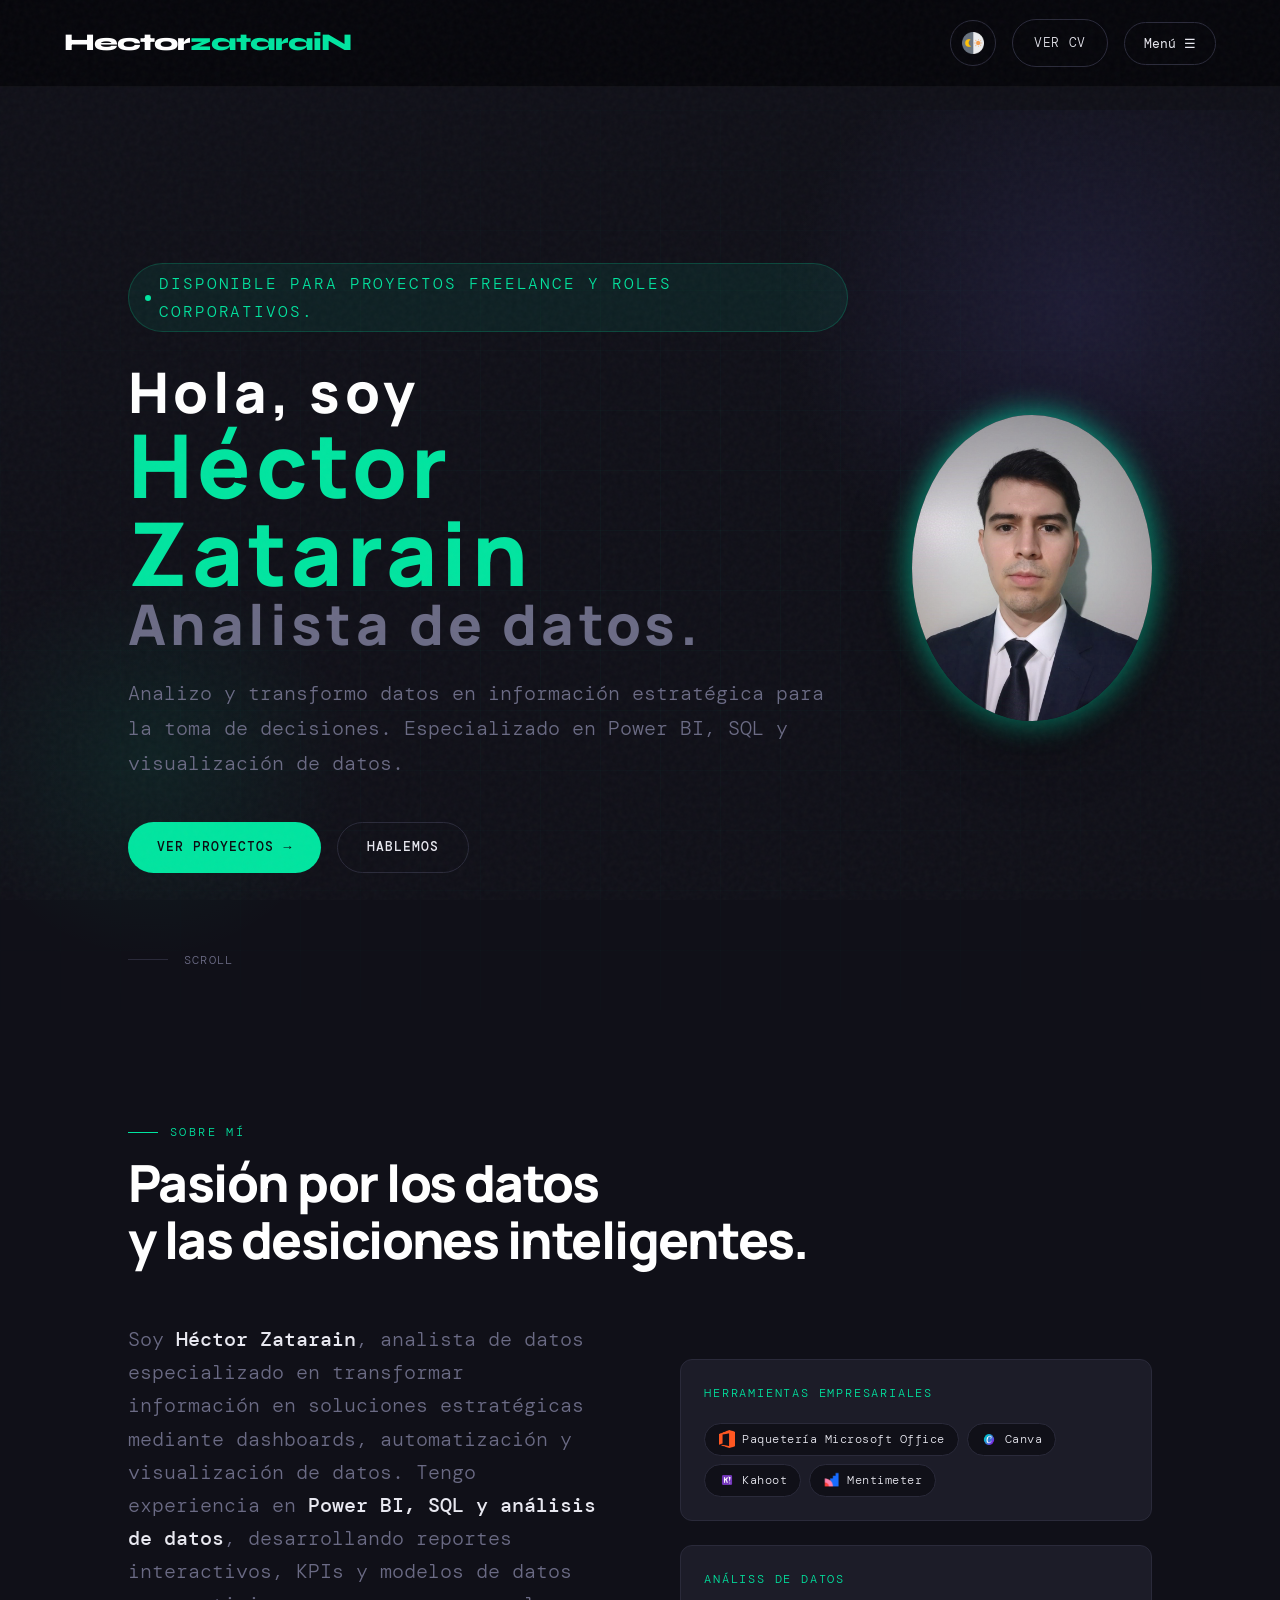
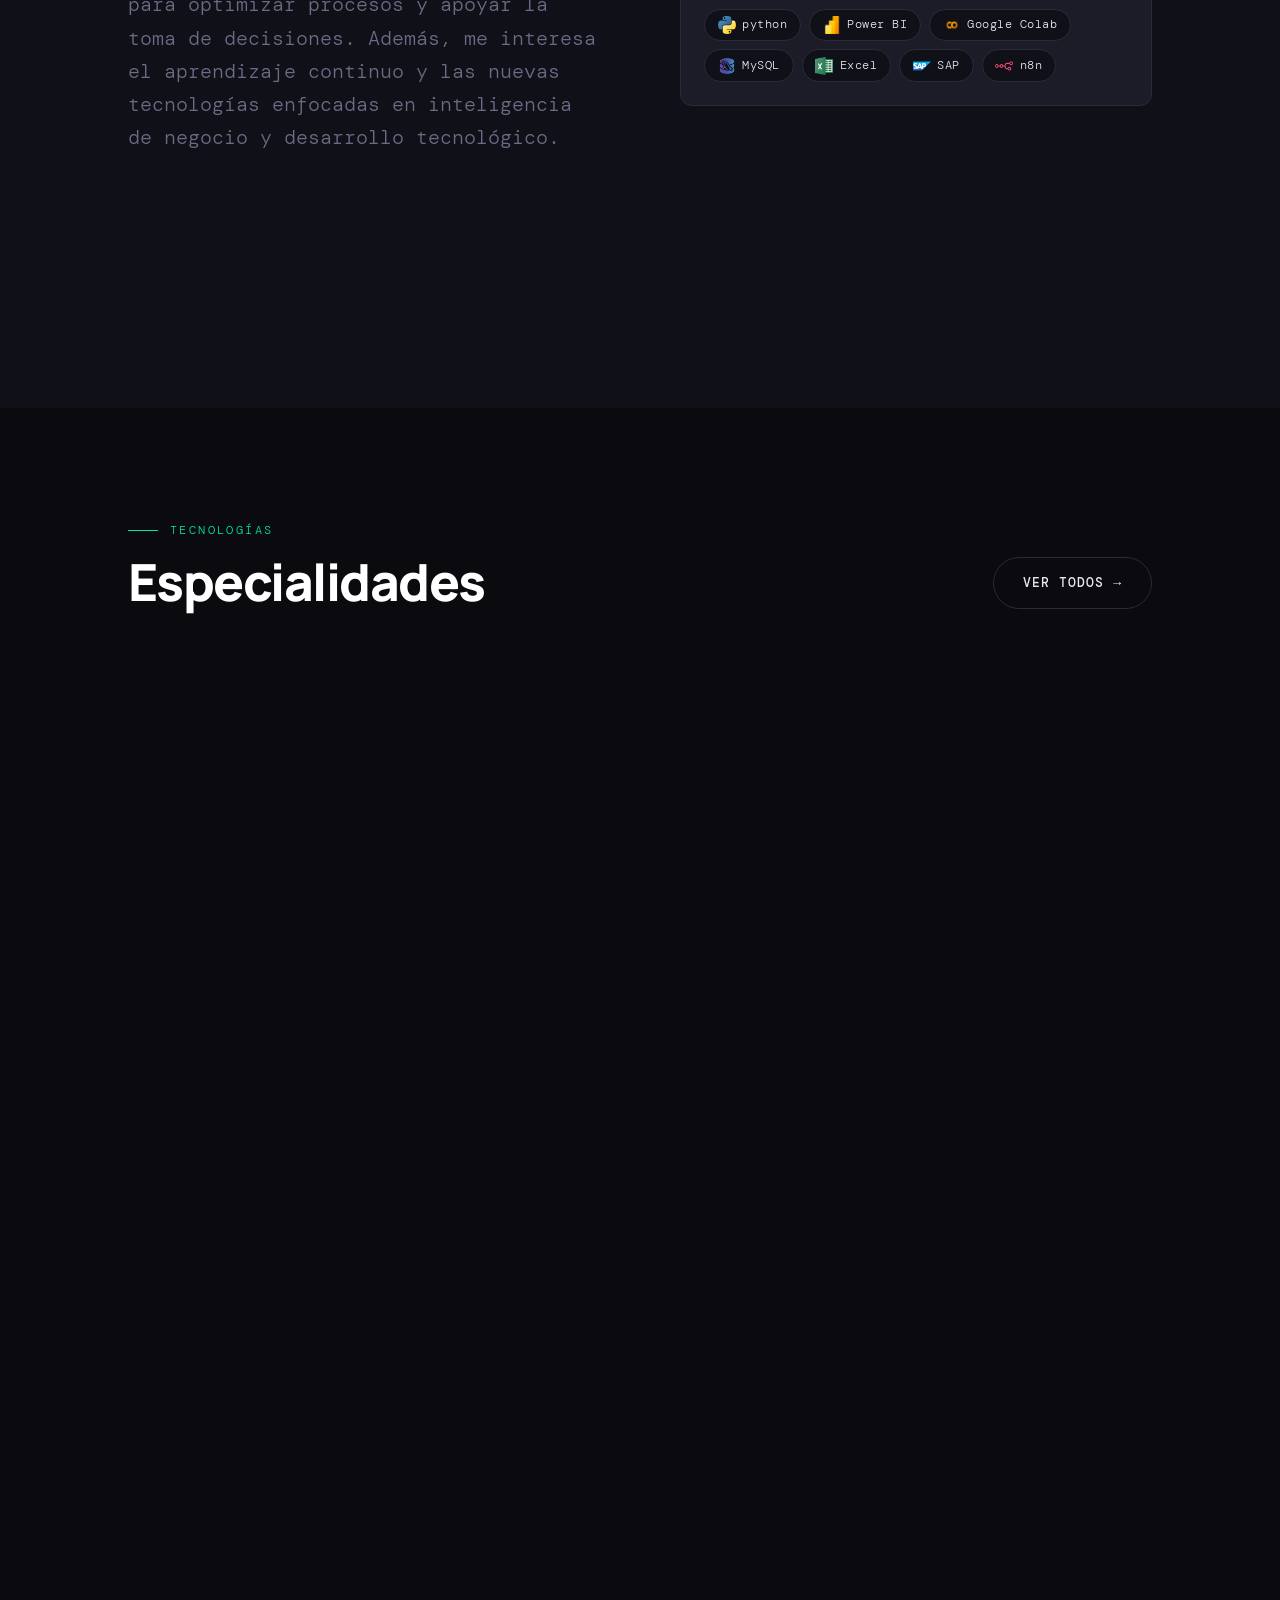
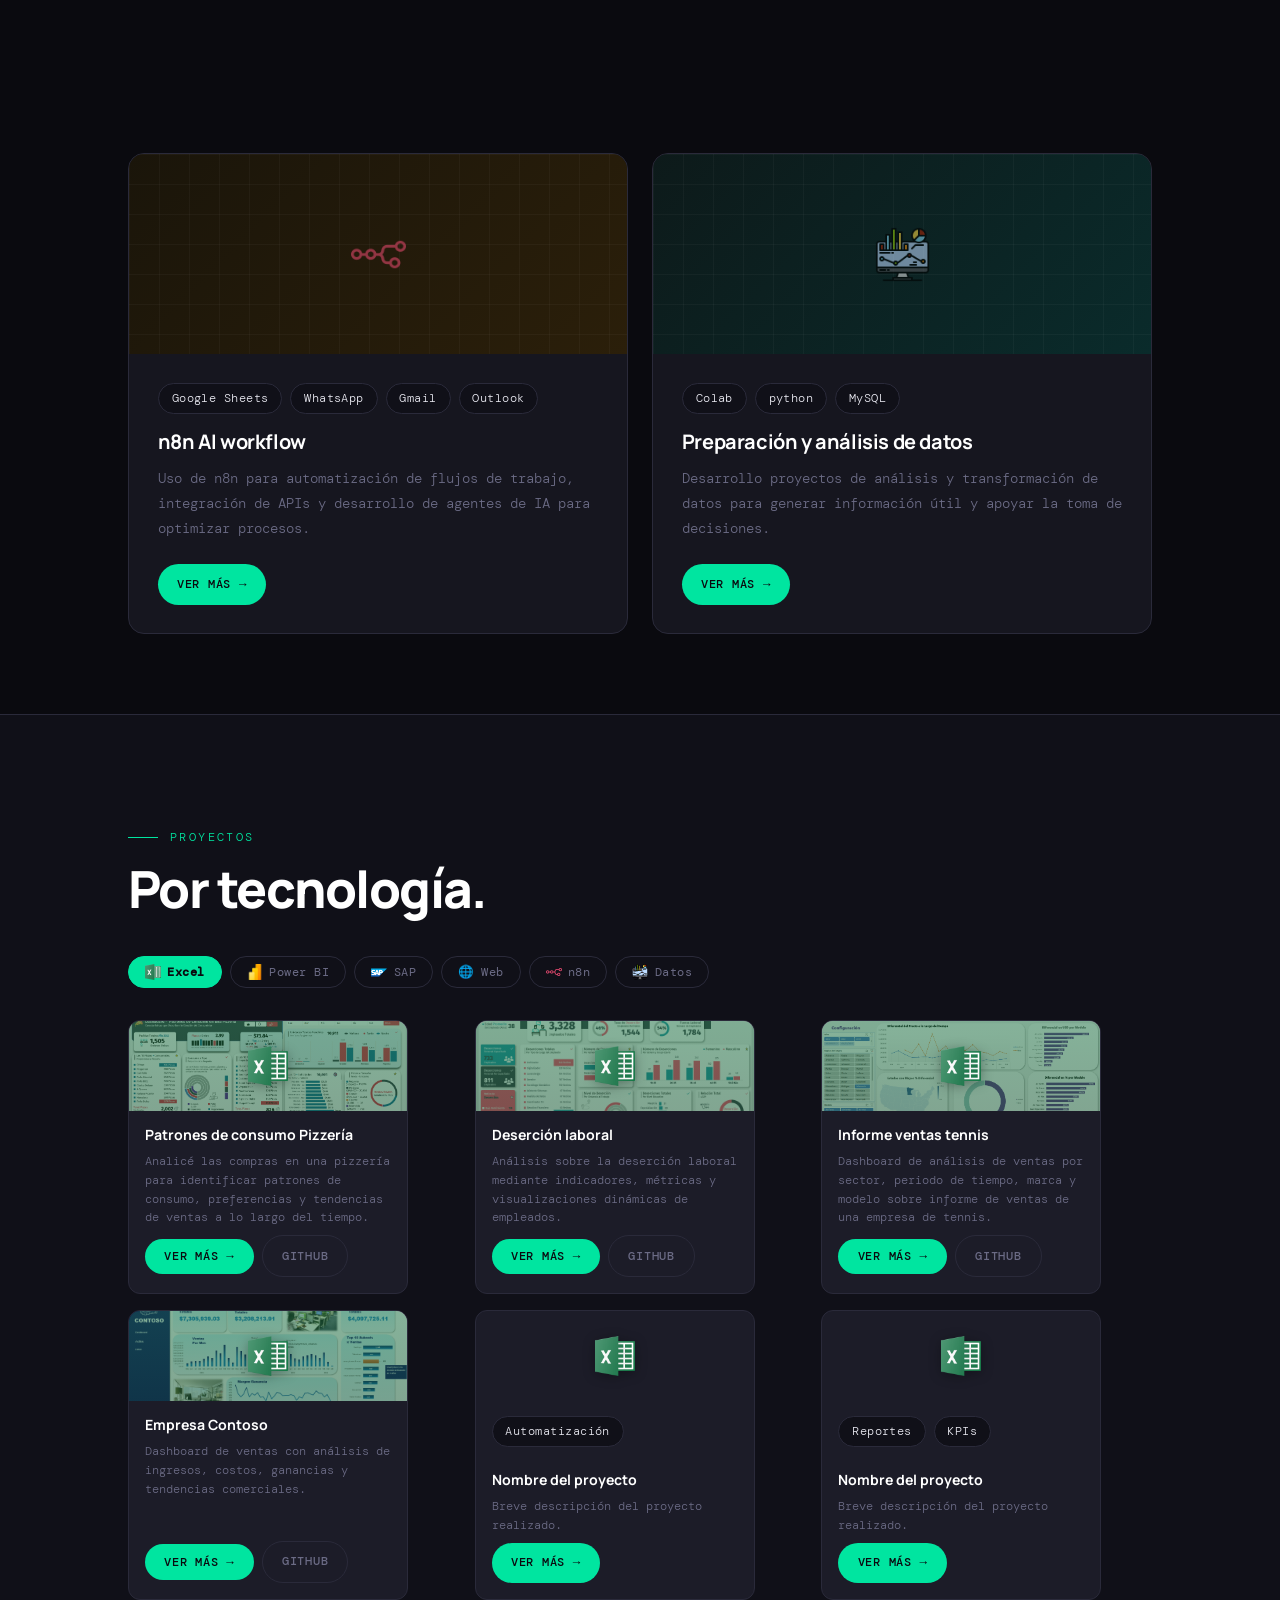
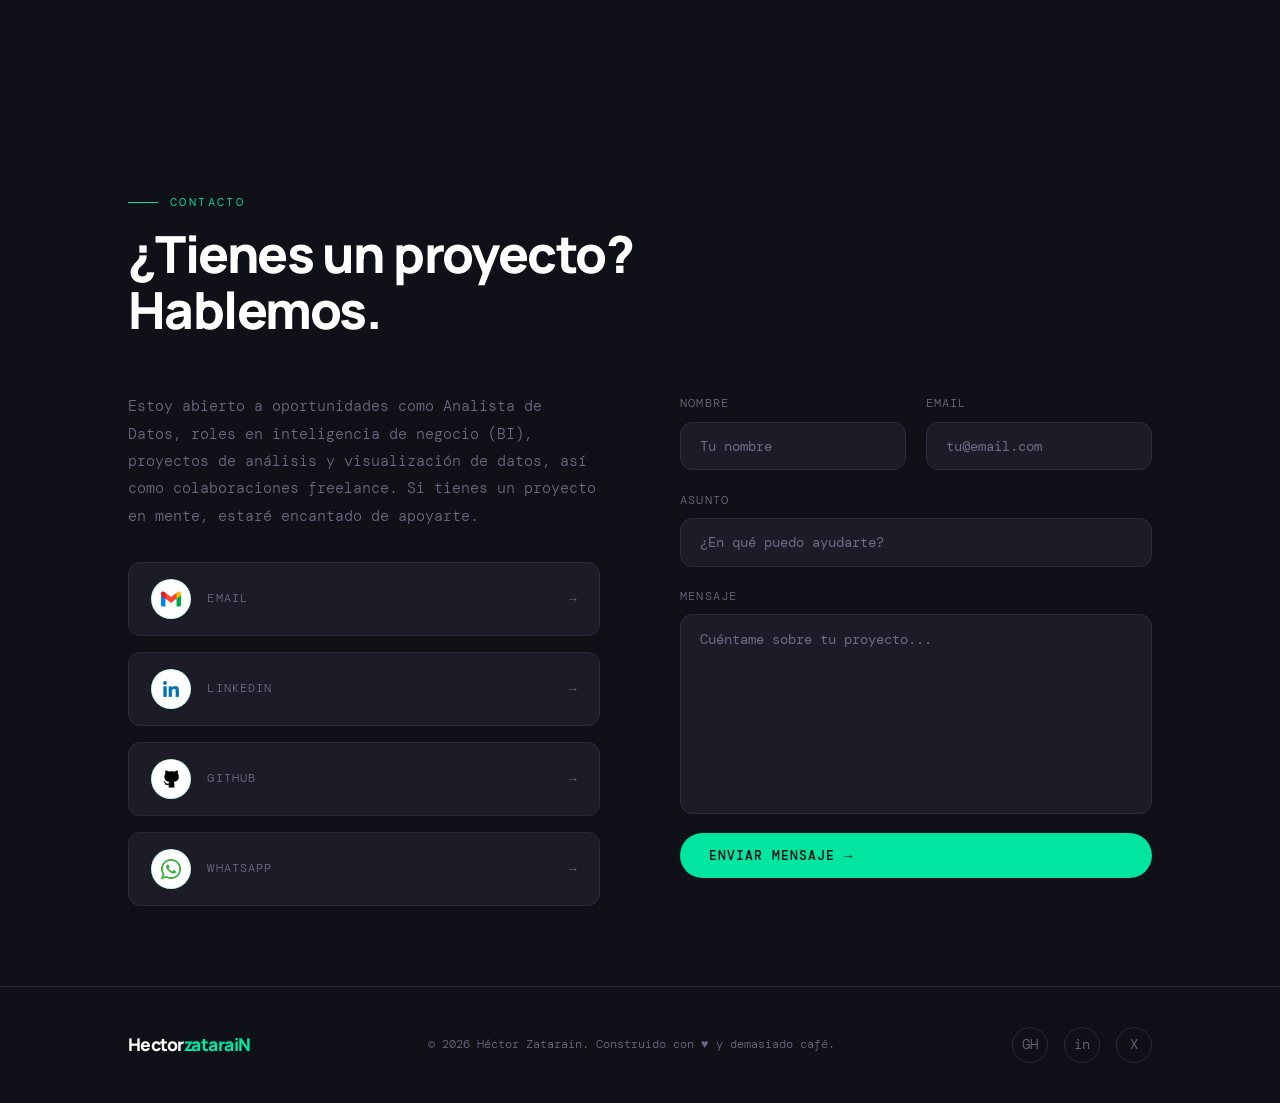
==== index.html @ 31a11804 "Adición nuevo proyecto generedaro de dashboard web" ====
<!--comandos en terminal para guardar cambios
git add .
git commit -m "Descripción de cambios"
git push
-->

<!DOCTYPE html>
<html lang="es">

<head>
  <meta charset="UTF-8" />
  <meta name="viewport" content="width=device-width, initial-scale=1.0" />
  <meta name="description" content="Portafolio de Héctor Zatarain — Analista de Datos especializado en Power BI, SQL y visualización estratégica de datos." />
  <meta name="author" content="Héctor Zatarain" />

  <title>Héctor Zatarain — Analista Portafolio</title>

  <!-- Fuentes -->
  <link rel="preconnect" href="https://fonts.googleapis.com" />
  <link rel="preconnect" href="https://fonts.gstatic.com" crossorigin />
  <link href="https://fonts.googleapis.com/css2?family=Syne:wght@400;600;700;800&family=DM+Mono:wght@300;400;500&display=swap" rel="stylesheet" />
  <link href="https://fonts.googleapis.com/css2?family=Fira+Sans:wght@300;400;600;800&display=swap" rel="stylesheet">
  <link href="https://fonts.googleapis.com/css2?family=Inter:wght@300;400;600;800&display=swap" rel="stylesheet">
  <link href="https://fonts.googleapis.com/css2?family=Manrope:wght@300;400;600;800&display=swap" rel="stylesheet">
  <link href="https://fonts.googleapis.com/css2?family=Source+Sans+3:wght@300;400;600;700&display=swap" rel="stylesheet">
  <!-- Estilos -->
  <link rel="stylesheet" href="styles.css" />
</head>

<body>

  <!-- ================================================
       NAVBAR
  ================================================ -->
  <nav id="navbar" aria-label="Navegación principal">

    <a href="#home" class="nav-logo">
      Hector<span>zataraiN</span>
    </a>

    <!-- acciones visibles -->
    <div class="nav-actions">

      <button id="themeToggle" class="theme-btn" aria-label="Cambiar tema">
        <img id="themeIcon" src="assets/day-night.png" class="theme-icon" />
      </button>

      <a
        href="assets/cv/CV Hector Zatarain Rocha..pdf"
        target="_blank"
        class="nav-cv"
      >
        Ver CV
      </a>

      <!-- dropdown -->
      <div class="dropdown">

        <button class="dropdown-btn">
          Menú ☰
        </button>

        <ul class="dropdown-menu" role="list">
          <li><a href="#home">Inicio</a></li>
          <li><a href="#about">Sobre mí</a></li>
          <li><a href="#projects">Especialidades</a></li>
          <li><a href="#tech-projects">Proyectos</a></li>
          <li><a href="#contact">Contacto</a></li>
        </ul>

      </div>

    </div>

  </nav>

  <!-- ================================================
       HERO
  ================================================ -->
  <section id="home" aria-label="Presentación">

    <!-- Decoraciones de fondo -->
    <div class="hero-bg-grid" aria-hidden="true"></div>
    <div class="hero-glow hero-glow--purple" aria-hidden="true"></div>
    <div class="hero-glow hero-glow--green" aria-hidden="true"></div>

    <div class="hero-content">

      <div class="hero-inner">

        <div class="hero-text">

          <div class="hero-badge" aria-label="Estado de disponibilidad">
            <span class="dot" aria-hidden="true"></span>
            Disponible para proyectos freelance y roles corporativos.
          </div>

          <h1 class="hero-title">
            <span class="line">Hola, soy</span>
            <span class="line accent">Héctor Zatarain</span>
            <span class="line dim">Analista de datos.</span>
          </h1>

          <p class="hero-desc">
            Analizo y transformo datos en información estratégica para la toma de decisiones.
            Especializado en Power BI, SQL y visualización de datos.
          </p>

          <div class="hero-actions">
            <a href="#projects" class="btn btn-primary">
              Ver proyectos →
            </a>

            <a href="#contact" class="btn btn-outline">
              Hablemos
            </a>
          </div>

        </div>

        <div class="hero-image">
          <img src="assets/foto_hector.jpeg" alt="Héctor Zatarain">
        </div>

      </div>

    </div>

    <div class="hero-scroll" aria-hidden="true">
      <div class="scroll-line"></div>
      Scroll
    </div>

  </section>


  <!-- ================================================
       SOBRE MÍ
  ================================================ -->
  <section id="about" aria-labelledby="about-title">

    <p class="section-label">Sobre mí</p>
    <h2 id="about-title" class="section-title">Pasión por los datos<br />y las desiciones inteligentes.</h2>

    <div class="about-grid">

      <!-- Texto y estadísticas -->
      <div class="about-text reveal">
        <p>
          Soy <strong>Héctor Zatarain</strong>, analista de datos especializado en transformar 
          información en soluciones estratégicas mediante dashboards, automatización y visualización de datos. 
          Tengo experiencia en <strong>Power BI, SQL y análisis de datos</strong>, desarrollando reportes interactivos, KPIs 
          y modelos de datos para optimizar procesos y apoyar la toma de decisiones. Además, me interesa el aprendizaje 
          continuo y las nuevas tecnologías enfocadas en inteligencia de negocio y desarrollo tecnológico.
        </p>
        
        <div class="about-stats">
          <div class="stat reveal reveal-delay-1">
            <span class="stat-number">2+</span>
            <span class="stat-label">Años de exp.</span>
          </div>
          <div class="stat reveal reveal-delay-2">
            <span class="stat-number">5+</span>
            <span class="stat-label">Proyectos</span>
          </div>
          <div class="stat reveal reveal-delay-3">
            <span class="stat-number">10+</span>
            <span class="stat-label">Tecnologías</span>
          </div>
        </div>
      </div>

      <!-- Stack de tecnologías -->
      <div class="about-skills-wrap">

        <div class="skills-category reveal reveal-delay-1">
          <p class="skills-cat-label">Herramientas Empresariales</p>
          <ul class="skills-tags" role="list">
            <li class="tag"><img src="assets/office.png" alt="Microsoft Office logo">Paquetería Microsoft Office</li>
            <li class="tag tag--canva"><img src="assets/Canva.png" alt="Canva logo">Canva</li>
            <li class="tag tag--kahoot"><img src="assets/Kahoot.png" alt="Kahoot logo">Kahoot</li>
            <li class="tag tag--mentimeter"><img src="assets/mentimeter.png" alt="Mentimeter logo">Mentimeter</li>
          </ul>
        </div>

        <div class="skills-category reveal reveal-delay-2">
          <p class="skills-cat-label">Análiss de datos</p>
          <ul class="skills-tags" role="list">
            <li class="tag"><img src="assets/python.png" alt="python logo">python</li>
            <li class="tag"><img src="assets/powerbi.webp" alt="Power BI logo">Power BI</li>
            <li class="tag tag--colab"><img src="assets/colab.png" alt="Google Colab logo">Google Colab</li>
            <li class="tag tag--mysql"><img src="assets/mysql.png" alt="MySQL logo">MySQL</li>
            <li class="tag"><img src="assets/excel.png" alt="Excel logo">Excel</li>
            <li class="tag tag--sap"><img src="assets/sap.png" alt="SAP logo">SAP</li>
            <li class="tag"><img src="assets/n8n.webp" alt="n8n logo">n8n</li>
          </ul>
        </div>

        <div class="skills-category reveal reveal-delay-3">
          <p class="skills-cat-label">Diseño y Desarrollo Web</p>
          <ul class="skills-tags" role="list">
            <li class="tag"><img src="assets/figma.png" alt="Figma logo">Figma</li>
            <li class="tag"><img src="assets/vsc.png" alt="VSc logo">VScode</li>
            <li class="tag"><img src="assets/java-script.png" alt="Java Script logo">JavaScript</li>
            <li class="tag"><img src="assets/html.png" alt="HTML logo">HTML</li>
            <li class="tag"><img src="assets/css-3.png" alt="CSS logo">CSS</li>
          </ul>
        </div>

      </div>
    </div>
  </section>


  <!-- ================================================
       Especialidades
  ================================================ -->
  <section id="projects" aria-labelledby="projects-title">

    <div class="projects-header">
      <div>
        <p class="section-label">Tecnologías</p>
        <h2 id="projects-title" class="section-title">Especialidades</h2>
      </div>
      <a href="#contact" class="btn btn-outline">Ver todos →</a>
    </div>

    <div class="projects-grid">

      <!-- Proyecto 1 -->
      <article class="project-card reveal">
        <div class="card-thumb thumb-1" aria-hidden="true">
          <div class="card-thumb-inner">
            <span class="thumb-icon"><img src="assets/excel.png" alt="Excel Logo"></span>
          </div>
          <span class="card-tag-featured">Destacado</span>
        </div>
        <div class="card-body">
          <ul class="card-meta" role="list">
            <li class="tag">Dashboards</li>
            <li class="tag">Formato condicional</li>
            <li class="tag">Gráficos dinámicos</li>
            <li class="tag">Controles de formulario</li>
          </ul>
          <h3 class="card-title">Excel</h3>
          <p class="card-desc">
          Desarrollo de dashboards, análisis de datos y automatización de procesos, incluyendo reportes y sistemas de alertas.
          </p>
          <div class="card-actions">
            <a href="#tech-projects" class="btn-sm btn-sm-primary" aria-label="Ver demo de NovaMart">Ver más →</a>
            <!--<a href="#" class="btn-sm btn-sm-ghost" aria-label="Ver código de NovaMart en GitHub">GitHub</a>-->
          </div>
        </div>
      </article>

      <!-- Proyecto 2 -->
      <article class="project-card reveal reveal-delay-1">
        <div class="card-thumb thumb-2" aria-hidden="true">
          <div class="card-thumb-inner">
            <span class="thumb-icon"><img src="./assets/powerbi.webp" alt="Power BI Logo"></span>
          </div>
        </div>
        <div class="card-body">
          <ul class="card-meta" role="list">
            <li class="tag">Modelado de datos</li>
            <li class="tag">DAX</li>
            <li class="tag">Power Query</li>
          </ul>
          <h3 class="card-title">Power BI</h3>
          <p class="card-desc">
            Desarrollo de reportes y visualizaciones ejecutivas mediante modelado de datos, DAX y Power Query.
          </p>
          <div class="card-actions">
            <a href="#tech-projects" class="btn-sm btn-sm-primary" aria-label="Ver demo de Pulse Analytics">Ver más →</a>
            <!--<a href="#" class="btn-sm btn-sm-ghost" aria-label="Ver código de Pulse Analytics en GitHub">GitHub</a>-->
          </div>
        </div>
      </article>

      <!-- Proyecto 3 -->
      <article class="project-card reveal reveal-delay-2">
        <div class="card-thumb thumb-3" aria-hidden="true">
          <div class="card-thumb-inner">
            <span class="thumb-icon"><img src="./assets/sap.png" alt="SAP Logo" class="logo-sap"></span>
          </div>
          <span class="card-tag-featured">Destacado</span>
        </div>
        <div class="card-body">
          <ul class="card-meta" role="list">
            <li class="tag">Contabilidad</li>
            <li class="tag">Inventarios</li>
            <li class="tag">Nómina</li>
            <li class="tag">Cartera</li>
            <li class="tag">Saldos</li>
          </ul>
          <h3 class="card-title">SAP</h3>
          <p class="card-desc">
            Orientado a análisis de ingresos, conciliación bancaria, control de deudores 
            y validación de ventas para toma de decisiones.
          </p>
          <div class="card-actions">
            <a href="#tech-projects" class="btn-sm btn-sm-primary" aria-label="Ver demo de DocuMind">Ver más →</a>
            <!--<a href="#" class="btn-sm btn-sm-ghost" aria-label="Ver código de DocuMind en GitHub">GitHub</a>-->
          </div>
        </div>
      </article>

      <!-- Proyecto 4 -->
      <article class="project-card reveal">
        <div class="card-thumb thumb-4" aria-hidden="true">
          <div class="card-thumb-inner">
            <span class="thumb-icon"><img src="./assets/desarrollo_web.png" alt="Desarrollos Web Logo" class="logo-desarrollo"></span>
          </div>
        </div>
        <div class="card-body">
          <ul class="card-meta" role="list">
            <li class="tag">HTML</li>
            <li class="tag">CSS</li>
            <li class="tag">JavaScript</li>
            <li class="tag">Lógica</li>
          </ul>
          <h3 class="card-title">Desarrollos Web</h3>
          <p class="card-desc">
            Desarrollo de aplicaciones y soluciones web interactivas para crear experiencias dinámicas, funcionales y responsivas.
          </p>
          <div class="card-actions">
            <a href="#tech-projects" class="btn-sm btn-sm-primary" aria-label="Ver demo de Relay">Ver más →</a>
            <!--<a href="#" class="btn-sm btn-sm-ghost" aria-label="Ver código de Relay en GitHub">GitHub</a>-->
          </div>
        </div>
      </article>

      <!-- Proyecto 5 -->
      <article class="project-card reveal reveal-delay-1">
        <div class="card-thumb thumb-5" aria-hidden="true">
          <div class="card-thumb-inner">
            <span class="thumb-icon"><img src="./assets/n8n.webp" alt="n8n Logo" class="logo-n8n"></span>
          </div>
        </div>
        <div class="card-body">
          <ul class="card-meta" role="list">
            <li class="tag">Google Sheets</li>
            <li class="tag">WhatsApp</li>
            <li class="tag">Gmail</li>
            <li class="tag">Outlook</li>
          </ul>
          <h3 class="card-title">n8n AI workflow</h3>
          <p class="card-desc">
            Uso de n8n para automatización de flujos de trabajo, integración de APIs y desarrollo de agentes de IA 
            para optimizar procesos.
          </p>
          <div class="card-actions">
            <a href="#tech-projects" class="btn-sm btn-sm-primary" aria-label="Ver demo de ArchFlow">Ver más →</a>
            <!--<a href="#" class="btn-sm btn-sm-ghost" aria-label="Ver código de ArchFlow en GitHub">GitHub</a>-->
          </div>
        </div>
      </article>

      <!-- Proyecto 6 -->
      <article class="project-card reveal reveal-delay-2">
        <div class="card-thumb thumb-6" aria-hidden="true">
          <div class="card-thumb-inner">
            <span class="thumb-icon"><img src="./assets/data.png" alt="data Logo" class="logo-data"></span>
          </div>
        </div>
        <div class="card-body">
          <ul class="card-meta" role="list">
            <li class="tag">Colab</li>
            <li class="tag">python</li>
            <li class="tag">MySQL</li>
          </ul>
          <h3 class="card-title">Preparación y análisis de datos</h3>
          <p class="card-desc">
            Desarrollo proyectos de análisis y transformación de datos para generar información útil y 
            apoyar la toma de decisiones.
          </p>
          <div class="card-actions">
            <a href="#tech-projects" class="btn-sm btn-sm-primary" aria-label="Ver demo de GreenTrace">Ver más →</a>
            <!--<a href="#" class="btn-sm btn-sm-ghost" aria-label="Ver código de GreenTrace en GitHub">GitHub</a>-->
          </div>
        </div>
      </article>

    </div>
  </section>
<!-- ================================================
     PROYECTOS POR TECNOLOGÍA
     Sección con tabs por herramienta.
     Cada tab muestra su propio grid de tarjetas.
================================================ -->
<section id="tech-projects" aria-labelledby="tech-projects-title">

  <!-- Etiqueta superior verde -->
  <p class="section-label">Proyectos</p>

  <!-- Título principal de la sección -->
  <h2 id="tech-projects-title" class="section-title">
    Por tecnología.<br />
  </h2>

  <!-- ──────────────────────────────────────────
       TABS DE NAVEGACIÓN
       Cada botón activa un panel distinto.
       data-target debe coincidir con el id del panel.
  ────────────────────────────────────────────── -->
  <div class="tech-tabs" role="tablist" aria-label="Filtrar proyectos por tecnología">

    <button class="tech-tab active" role="tab" aria-selected="true" data-target="tab-excel">
      <img src="assets/excel.png" alt=""> Excel
    </button>

    <button class="tech-tab" role="tab" aria-selected="false" data-target="tab-powerbi">
      <img src="assets/powerbi.webp" alt=""> Power BI
    </button>

    <button class="tech-tab" role="tab" aria-selected="false" data-target="tab-sap">
      <img src="assets/sap.png" alt=""> SAP
    </button>

    <button class="tech-tab" role="tab" aria-selected="false" data-target="tab-web">
      <!-- Si tienes un icono de HTML/Web cámbia el src -->
      <span aria-hidden="true">🌐</span> Web
    </button>

    <button class="tech-tab" role="tab" aria-selected="false" data-target="tab-n8n">
      <img src="assets/n8n.webp" alt=""> n8n
    </button>

    <button class="tech-tab" role="tab" aria-selected="false" data-target="tab-datos">
      <img src="assets/data.png" alt=""> Datos
    </button>

  </div><!-- /tech-tabs -->


  <!-- ══════════════════════════════════════════
       PANEL — EXCEL
       10 tarjetas de proyectos con Excel.
       Cambia título, descripción, tags y links.
  ══════════════════════════════════════════ -->
  <div class="tech-panel active" id="tab-excel" role="tabpanel">
    <div class="tech-grid">

      <!-- Tarjeta 1 -->
      <article class="mini-card reveal">
        <!-- Imagen de portada del proyecto -->
        <div class="mini-card-thumb mini-thumb1-excel">
          <img src="assets/excel.png" alt="Excel" class="mini-thumb-logo">
        </div>
        <div class="mini-card-body">
          <!-- Tags de tecnologías usadas -->
          <!--<ul class="card-meta" role="list">
            <li class="tag">Tablas dinámicas</li>
            <li class="tag">Fórmulas</li>
          </ul>-->
          <!-- Título del proyecto -->
          <h3 class="mini-card-title">Patrones de consumo Pizzería</h3>
          <!-- Descripción breve -->
          <p class="mini-card-desc">Analicé las compras en una pizzería para identificar patrones de consumo, 
            preferencias y tendencias de ventas a lo largo del tiempo.</p>
          <!-- Botones de acción -->
          <div class="card-actions">
            <button class="btn-sm btn-sm-primary" onclick="openModal('assets/dash-pizzeria.png')">Ver más →</button>
            <a href="https://github.com/HectorzataraiN/proyecto-patrones-consumo-pizzeria.git" class="btn-sm btn-sm-ghost" target="_blank">GitHub</a>
          </div>
        </div>
      </article>

      <!-- Tarjeta 2 -->
      <article class="mini-card reveal reveal-delay-1">
        <div class="mini-card-thumb mini-thumb2-excel">
          <img src="assets/excel.png" alt="Excel" class="mini-thumb-logo">
        </div>
        <div class="mini-card-body">
          <!--<ul class="card-meta" role="list">
            <li class="tag">Power Query</li>
            <li class="tag">Macros</li>
          </ul>-->
          <h3 class="mini-card-title">Deserción laboral</h3>
          <p class="mini-card-desc">Análisis sobre la deserción laboral mediante indicadores, métricas y visualizaciones dinámicas de empleados.</p>
          <div class="card-actions">
            <button class="btn-sm btn-sm-primary" onclick="openModal('assets/Dashboard-deserción.png')">Ver más →</button>
            <a href="https://github.com/HectorzataraiN/Desercion-laboral.git" class="btn-sm btn-sm-ghost">GitHub</a>
          </div>
        </div>
      </article>

      <!-- Tarjeta 3 -->
      <article class="mini-card reveal reveal-delay-2">
        <div class="mini-card-thumb mini-thumb3-excel">
          <img src="assets/excel.png" alt="Excel" class="mini-thumb-logo">
        </div>
        <div class="mini-card-body">
          <!--<ul class="card-meta" role="list">
            <li class="tag">Gráficas</li>
            <li class="tag">Dashboard</li>-->
          </ul>
          <h3 class="mini-card-title">Informe ventas tennis</h3>
          <p class="mini-card-desc">Dashboard de análisis de ventas por sector, periodo de tiempo, marca y modelo
            sobre informe de ventas de una empresa de tennis.</p>
          <div class="card-actions">
            <button class="btn-sm btn-sm-primary" onclick="openModal('assets/dashboard-tennis.png')">Ver más →</button>
            <a href="https://github.com/HectorzataraiN/Dashboard-informe-ventas-tennis.git" class="btn-sm btn-sm-ghost" target="_blank">GitHub</a>
          </div>
        </div>
      </article>

      <!-- Tarjeta 4 -->
      <article class="mini-card reveal reveal-delay-3">
        <div class="mini-card-thumb mini-thumb4-excel">
          <img src="assets/excel.png" alt="Excel" class="mini-thumb-logo">
        </div>
        <div class="mini-card-body">
          <!--<ul class="card-meta" role="list">
            <li class="tag">VLOOKUP</li>
            <li class="tag">Condicionales</li>-->
          </ul>
          <h3 class="mini-card-title">Empresa Contoso</h3>
          <p class="mini-card-desc">Dashboard de ventas con análisis de ingresos, costos, ganancias y tendencias comerciales.</p>
          <div class="card-actions">
            <button class="btn-sm btn-sm-primary" onclick="openModal('assets/dashboard-contoso.png')">Ver más →</button>
            <a href="https://github.com/HectorzataraiN/dashboard-ventas-empresa-contoso.git" class="btn-sm btn-sm-ghost" target="_blank">GitHub</a>
          </div>
        </div>
      </article>

      <!-- Tarjeta 5 -->
      <article class="mini-card reveal">
        <div class="mini-card-thumb mini-thumb-excel">
          <img src="assets/excel.png" alt="Excel" class="mini-thumb-logo">
        </div>
        <div class="mini-card-body">
          <ul class="card-meta" role="list">
            <li class="tag">Automatización</li>
          </ul>
          <h3 class="mini-card-title">Nombre del proyecto</h3>
          <p class="mini-card-desc">Breve descripción del proyecto realizado.</p>
          <div class="card-actions">
            <a href="#" class="btn-sm btn-sm-primary">Ver más →</a>
            <!--<a href="#" class="btn-sm btn-sm-ghost">GitHub</a>-->
          </div>
        </div>
      </article>

      <!-- Tarjeta 6 -->
      <article class="mini-card reveal reveal-delay-1">
        <div class="mini-card-thumb mini-thumb-excel">
          <img src="assets/excel.png" alt="Excel" class="mini-thumb-logo">
        </div>
        <div class="mini-card-body">
          <ul class="card-meta" role="list">
            <li class="tag">Reportes</li>
            <li class="tag">KPIs</li>
          </ul>
          <h3 class="mini-card-title">Nombre del proyecto</h3>
          <p class="mini-card-desc">Breve descripción del proyecto realizado.</p>
          <div class="card-actions">
            <a href="#" class="btn-sm btn-sm-primary">Ver más →</a>
            <!--<a href="#" class="btn-sm btn-sm-ghost">GitHub</a>-->
          </div>
        </div>
      </article>

    </div><!-- /tech-grid -->
  </div><!-- /tab-excel -->


  <!-- ══════════════════════════════════════════
       PANEL — POWER BI
  ══════════════════════════════════════════ -->
  <div class="tech-panel" id="tab-powerbi" role="tabpanel">
    <div class="tech-grid">

      <article class="mini-card reveal">
        <div class="mini-card-thumb mini-thumb1-powerbi">
          <img src="assets/powerbi.webp" alt="Power BI" class="mini-thumb-logo">
        </div>
        <div class="mini-card-body">
          <!--<ul class="card-meta" role="list">
            <li class="tag">DAX</li>
            <li class="tag">Dashboard</li>
          </ul>-->
          <h3 class="mini-card-title">Análisis gastos RH</h3>
          <p class="mini-card-desc">Dashboard interactivo para analizar gastos y presupuesto del área de Recursos Humanos.</p>
          <div class="card-actions">
            <button class="btn-sm btn-sm-primary" onclick="openModal('assets/dashboard-gastos-RG.png')">Ver más →</button>
            <a href="https://github.com/HectorzataraiN/Dashboard-gastos-RH-PowerBI.git" class="btn-sm btn-sm-ghost" target="_blank">GitHub</a>
          </div>
        </div>
      </article>

      <article class="mini-card reveal reveal-delay-1">
        <div class="mini-card-thumb mini-thumb2-powerbi">
          <img src="assets/powerbi.webp" alt="Power BI" class="mini-thumb-logo">
        </div>
        <div class="mini-card-body">
          <!--<ul class="card-meta" role="list">
            <li class="tag">Power Query</li>
            <li class="tag">KPIs</li>
          </ul>-->
          <h3 class="mini-card-title">Análisis de apertura GatitoPetShop</h3>
          <p class="mini-card-desc">Dashboard para analizar ventas y detectar las zonas con mayor potencial para la próxima apertura de Gatito Petshop.</p>
          <div class="card-actions">
            <button class="btn-sm btn-sm-primary" onclick="openModal('assets/dashboard-gatito-petshop.png')">Ver más →</button>
            <a href="https://github.com/HectorzataraiN/dashboard-gatitoPetShop.git" class="btn-sm btn-sm-ghost" target="_blank">GitHub</a>
          </div>
        </div>
      </article>

      <article class="mini-card reveal reveal-delay-2">
        <div class="mini-card-thumb mini-thumb3-powerbi">
          <img src="assets/powerbi.webp" alt="Power BI" class="mini-thumb-logo">
        </div>
        <div class="mini-card-body">
          <ul class="card-meta" role="list">
            <!--<li class="tag">Modelo estrella</li>-->
          </ul>
          <h3 class="mini-card-title">Análisis Librería</h3>
          <p class="mini-card-desc">Dashboard de analisis de ventas, plataforma en linea y cartera de clientes a empresa de libros BUSCANTE.</p>
          <div class="card-actions">
            <button class="btn-sm btn-sm-primary" onclick="openGallery(['assets/dash-ecommerce-buscante.png', 'assets/dash-ventas-buscante.png', 'assets/dash-clientes-buscante.png'])">Ver más →</button>
            <a href="https://github.com/HectorzataraiN/Dashboard-libreria-BUSCANTE.git" class="btn-sm btn-sm-ghost" target="blank">GitHub</a>
          </div>
        </div>
      </article>

      <article class="mini-card reveal reveal-delay-3">
        <div class="mini-card-thumb mini-thumb4-powerbi">
          <img src="assets/powerbi.webp" alt="Power BI" class="mini-thumb-logo">
        </div>
        <div class="mini-card-body">
          <!--<ul class="card-meta" role="list">
            <li class="tag">Ventas</li>
            <li class="tag">Reportes</li>
          </ul>-->
          <h3 class="mini-card-title">Nombre del proyecto</h3>
          <p class="mini-card-desc">Breve descripción del proyecto realizado.</p>
          <div class="card-actions">
            <a href="#" class="btn-sm btn-sm-primary">Ver más →</a>
            <!--<a href="#" class="btn-sm btn-sm-ghost">GitHub</a>-->
          </div>
        </div>
      </article>

      <article class="mini-card reveal">
        <div class="mini-card-thumb mini-thumb5-powerbi">
          <img src="assets/powerbi.webp" alt="Power BI" class="mini-thumb-logo">
        </div>
        <div class="mini-card-body">
          <ul class="card-meta" role="list">
            <!--<li class="tag">Finanzas</li>-->
          </ul>
          <h3 class="mini-card-title">Nombre del proyecto</h3>
          <p class="mini-card-desc">Breve descripción del proyecto realizado.</p>
          <div class="card-actions">
            <a href="#" class="btn-sm btn-sm-primary">Ver más →</a>
            <!--<a href="#" class="btn-sm btn-sm-ghost">GitHub</a>-->
          </div>
        </div>
      </article>

      <article class="mini-card reveal reveal-delay-1">
        <div class="mini-card-thumb mini-thumb6-powerbi">
          <img src="assets/powerbi.webp" alt="Power BI" class="mini-thumb-logo">
        </div>
        <div class="mini-card-body">
          <!--<ul class="card-meta" role="list">
            <li class="tag">Logística</li>
            <li class="tag">Mapa</li>
          </ul>-->
          <h3 class="mini-card-title">Nombre del proyecto</h3>
          <p class="mini-card-desc">Breve descripción del proyecto realizado.</p>
          <div class="card-actions">
            <a href="#" class="btn-sm btn-sm-primary">Ver más →</a>
            <!--<a href="#" class="btn-sm btn-sm-ghost">GitHub</a>-->
          </div>
        </div>
      </article>

    </div>
  </div><!-- /tab-powerbi -->


  <!-- ══════════════════════════════════════════
       PANEL — SAP
  ══════════════════════════════════════════ -->
  <div class="tech-panel" id="tab-sap" role="tabpanel">
    <div class="tech-grid">

      <article class="mini-card reveal">
        <div class="mini-card-thumb mini-thumb-sap">
          <img src="assets/sap.png" alt="SAP" class="mini-thumb-logo">
        </div>
        <div class="mini-card-body">
          <ul class="card-meta" role="list">
            <li class="tag">MM</li>
            <li class="tag">Inventario</li>
          </ul>
          <h3 class="mini-card-title">Nombre del proyecto</h3>
          <p class="mini-card-desc">Breve descripción del proyecto realizado.</p>
          <div class="card-actions">
            <a href="#" class="btn-sm btn-sm-primary">Ver más →</a>
            <a href="#" class="btn-sm btn-sm-ghost">GitHub</a>
          </div>
        </div>
      </article>

      <article class="mini-card reveal reveal-delay-1">
        <div class="mini-card-thumb mini-thumb-sap">
          <img src="assets/sap.png" alt="SAP" class="mini-thumb-logo">
        </div>
        <div class="mini-card-body">
          <ul class="card-meta" role="list">
            <li class="tag">FI</li>
            <li class="tag">Finanzas</li>
          </ul>
          <h3 class="mini-card-title">Nombre del proyecto</h3>
          <p class="mini-card-desc">Breve descripción del proyecto realizado.</p>
          <div class="card-actions">
            <a href="#" class="btn-sm btn-sm-primary">Ver más →</a>
            <a href="#" class="btn-sm btn-sm-ghost">GitHub</a>
          </div>
        </div>
      </article>

      <article class="mini-card reveal reveal-delay-2">
        <div class="mini-card-thumb mini-thumb-sap">
          <img src="assets/sap.png" alt="SAP" class="mini-thumb-logo">
        </div>
        <div class="mini-card-body">
          <ul class="card-meta" role="list">
            <li class="tag">CO</li>
            <li class="tag">Costos</li>
          </ul>
          <h3 class="mini-card-title">Nombre del proyecto</h3>
          <p class="mini-card-desc">Breve descripción del proyecto realizado.</p>
          <div class="card-actions">
            <a href="#" class="btn-sm btn-sm-primary">Ver más →</a>
            <a href="#" class="btn-sm btn-sm-ghost">GitHub</a>
          </div>
        </div>
      </article>

      <article class="mini-card reveal reveal-delay-3">
        <div class="mini-card-thumb mini-thumb-sap">
          <img src="assets/sap.png" alt="SAP" class="mini-thumb-logo">
        </div>
        <div class="mini-card-body">
          <ul class="card-meta" role="list">
            <li class="tag">SD</li>
            <li class="tag">Ventas</li>
          </ul>
          <h3 class="mini-card-title">Nombre del proyecto</h3>
          <p class="mini-card-desc">Breve descripción del proyecto realizado.</p>
          <div class="card-actions">
            <a href="#" class="btn-sm btn-sm-primary">Ver más →</a>
            <a href="#" class="btn-sm btn-sm-ghost">GitHub</a>
          </div>
        </div>
      </article>

      <article class="mini-card reveal">
        <div class="mini-card-thumb mini-thumb-sap">
          <img src="assets/sap.png" alt="SAP" class="mini-thumb-logo">
        </div>
        <div class="mini-card-body">
          <ul class="card-meta" role="list">
            <li class="tag">PP</li>
            <li class="tag">Producción</li>
          </ul>
          <h3 class="mini-card-title">Nombre del proyecto</h3>
          <p class="mini-card-desc">Breve descripción del proyecto realizado.</p>
          <div class="card-actions">
            <a href="#" class="btn-sm btn-sm-primary">Ver más →</a>
            <a href="#" class="btn-sm btn-sm-ghost">GitHub</a>
          </div>
        </div>
      </article>

      <article class="mini-card reveal reveal-delay-1">
        <div class="mini-card-thumb mini-thumb-sap">
          <img src="assets/sap.png" alt="SAP" class="mini-thumb-logo">
        </div>
        <div class="mini-card-body">
          <ul class="card-meta" role="list">
            <li class="tag">ABAP</li>
            <li class="tag">Reports</li>
          </ul>
          <h3 class="mini-card-title">Nombre del proyecto</h3>
          <p class="mini-card-desc">Breve descripción del proyecto realizado.</p>
          <div class="card-actions">
            <a href="#" class="btn-sm btn-sm-primary">Ver más →</a>
            <a href="#" class="btn-sm btn-sm-ghost">GitHub</a>
          </div>
        </div>
      </article>


    </div>
  </div><!-- /tab-sap -->


  <!-- ══════════════════════════════════════════
       PANEL — DESARROLLOS WEB
  ══════════════════════════════════════════ -->
  <div class="tech-panel" id="tab-web" role="tabpanel">
    <div class="tech-grid">

      <article class="mini-card reveal">
        <div class="mini-card-thumb mini-thumb1-web">
          <!-- Si tienes screenshot del proyecto úsalo aquí -->
          <span class="mini-thumb-emoji" aria-hidden="true">🌐</span>
        </div>
        <div class="mini-card-body">
          <ul class="card-meta" role="list">
            <li class="tag">HTML</li>
            <li class="tag">CSS</li>
            <li class="tag">JS</li>
          </ul>
          <h3 class="mini-card-title">Juego número mágico</h3>
          <p class="mini-card-desc">Juego interactivo desarrollado con HTML, CSS y JavaScript donde el usuario debe 
            adivinar un número aleatorio del 1 al 10.</p>
          <div class="card-actions">
            <a href="https://hectorzatarain.github.io/juego-secreto/" class="btn-sm btn-sm-primary" target="_blank">Ver demo →</a>
            <a href="https://github.com/HectorzataraiN/juego-secreto.git" class="btn-sm btn-sm-ghost" target="_blank">GitHub</a>
          </div>
        </div>
      </article>

      <article class="mini-card reveal reveal-delay-1">
        <div class="mini-card-thumb mini-thumb2-web">
          <span class="mini-thumb-emoji" aria-hidden="true">🌐</span>
        </div>
        <div class="mini-card-body">
          <ul class="card-meta" role="list">
            <li class="tag">HTML</li>
            <li class="tag">CSS</li>
            <li class="tag">JS</li>
          </ul>
          <h3 class="mini-card-title">Generador de dashboard</h3>
          <p class="mini-card-desc">Proyecto web interactivo para la generación y visualización de dashboards interactivos.</p>
          <div class="card-actions">
            <a href="https://hectorzatarain.github.io/Generador-dashboard-web-interactivo/index.html" class="btn-sm btn-sm-primary" target="_blank">Ver demo →</a>
            <a href="https://github.com/HectorzataraiN/Generador-dashboard-web-interactivo" class="btn-sm btn-sm-ghost" target="_blank">GitHub</a>
          </div>
        </div>
      </article>

      <article class="mini-card reveal reveal-delay-2">
        <div class="mini-card-thumb mini-thumb-web">
          <span class="mini-thumb-emoji" aria-hidden="true">🌐</span>
        </div>
        <div class="mini-card-body">
          <ul class="card-meta" role="list">
            <li class="tag">Formulario</li>
            <li class="tag">Validación</li>
          </ul>
          <h3 class="mini-card-title">Nombre del proyecto</h3>
          <p class="mini-card-desc">Breve descripción del proyecto realizado.</p>
          <div class="card-actions">
            <a href="#" class="btn-sm btn-sm-primary">Ver demo →</a>
            <a href="#" class="btn-sm btn-sm-ghost">GitHub</a>
          </div>
        </div>
      </article>

      <article class="mini-card reveal reveal-delay-3">
        <div class="mini-card-thumb mini-thumb-web">
          <span class="mini-thumb-emoji" aria-hidden="true">🌐</span>
        </div>
        <div class="mini-card-body">
          <ul class="card-meta" role="list">
            <li class="tag">Landing Page</li>
          </ul>
          <h3 class="mini-card-title">Nombre del proyecto</h3>
          <p class="mini-card-desc">Breve descripción del proyecto realizado.</p>
          <div class="card-actions">
            <a href="#" class="btn-sm btn-sm-primary">Ver demo →</a>
            <a href="#" class="btn-sm btn-sm-ghost">GitHub</a>
          </div>
        </div>
      </article>

      <article class="mini-card reveal">
        <div class="mini-card-thumb mini-thumb-web">
          <span class="mini-thumb-emoji" aria-hidden="true">🌐</span>
        </div>
        <div class="mini-card-body">
          <ul class="card-meta" role="list">
            <li class="tag">Portafolio</li>
            <li class="tag">Animaciones</li>
          </ul>
          <h3 class="mini-card-title">Nombre del proyecto</h3>
          <p class="mini-card-desc">Breve descripción del proyecto realizado.</p>
          <div class="card-actions">
            <a href="#" class="btn-sm btn-sm-primary">Ver demo →</a>
            <a href="#" class="btn-sm btn-sm-ghost">GitHub</a>
          </div>
        </div>
      </article>

      <article class="mini-card reveal reveal-delay-1">
        <div class="mini-card-thumb mini-thumb-web">
          <span class="mini-thumb-emoji" aria-hidden="true">🌐</span>
        </div>
        <div class="mini-card-body">
          <ul class="card-meta" role="list">
            <li class="tag">Dashboard</li>
            <li class="tag">Charts</li>
          </ul>
          <h3 class="mini-card-title">Nombre del proyecto</h3>
          <p class="mini-card-desc">Breve descripción del proyecto realizado.</p>
          <div class="card-actions">
            <a href="#" class="btn-sm btn-sm-primary">Ver demo →</a>
            <a href="#" class="btn-sm btn-sm-ghost">GitHub</a>
          </div>
        </div>
      </article>

    </div>
  </div><!-- /tab-web -->


  <!-- ══════════════════════════════════════════
       PANEL — N8N
  ══════════════════════════════════════════ -->
  <div class="tech-panel" id="tab-n8n" role="tabpanel">
    <div class="tech-grid">

      <article class="mini-card reveal">
        <div class="mini-card-thumb mini-thumb-n8n">
          <img src="assets/n8n.webp" alt="n8n" class="mini-thumb-logo">
        </div>
        <div class="mini-card-body">
          <ul class="card-meta" role="list">
            <li class="tag">Webhooks</li>
            <li class="tag">API</li>
          </ul>
          <h3 class="mini-card-title">Nombre del proyecto</h3>
          <p class="mini-card-desc">Breve descripción del proyecto realizado.</p>
          <div class="card-actions">
            <a href="#" class="btn-sm btn-sm-primary">Ver más →</a>
            <a href="#" class="btn-sm btn-sm-ghost">GitHub</a>
          </div>
        </div>
      </article>

      <article class="mini-card reveal reveal-delay-1">
        <div class="mini-card-thumb mini-thumb-n8n">
          <img src="assets/n8n.webp" alt="n8n" class="mini-thumb-logo">
        </div>
        <div class="mini-card-body">
          <ul class="card-meta" role="list">
            <li class="tag">WhatsApp</li>
            <li class="tag">Gmail</li>
          </ul>
          <h3 class="mini-card-title">Nombre del proyecto</h3>
          <p class="mini-card-desc">Breve descripción del proyecto realizado.</p>
          <div class="card-actions">
            <a href="#" class="btn-sm btn-sm-primary">Ver más →</a>
            <a href="#" class="btn-sm btn-sm-ghost">GitHub</a>
          </div>
        </div>
      </article>

      <article class="mini-card reveal reveal-delay-2">
        <div class="mini-card-thumb mini-thumb-n8n">
          <img src="assets/n8n.webp" alt="n8n" class="mini-thumb-logo">
        </div>
        <div class="mini-card-body">
          <ul class="card-meta" role="list">
            <li class="tag">Agente IA</li>
            <li class="tag">OpenAI</li>
          </ul>
          <h3 class="mini-card-title">Nombre del proyecto</h3>
          <p class="mini-card-desc">Breve descripción del proyecto realizado.</p>
          <div class="card-actions">
            <a href="#" class="btn-sm btn-sm-primary">Ver más →</a>
            <a href="#" class="btn-sm btn-sm-ghost">GitHub</a>
          </div>
        </div>
      </article>

      <article class="mini-card reveal reveal-delay-3">
        <div class="mini-card-thumb mini-thumb-n8n">
          <img src="assets/n8n.webp" alt="n8n" class="mini-thumb-logo">
        </div>
        <div class="mini-card-body">
          <ul class="card-meta" role="list">
            <li class="tag">Google Sheets</li>
          </ul>
          <h3 class="mini-card-title">Nombre del proyecto</h3>
          <p class="mini-card-desc">Breve descripción del proyecto realizado.</p>
          <div class="card-actions">
            <a href="#" class="btn-sm btn-sm-primary">Ver más →</a>
            <a href="#" class="btn-sm btn-sm-ghost">GitHub</a>
          </div>
        </div>
      </article>

      <article class="mini-card reveal">
        <div class="mini-card-thumb mini-thumb-n8n">
          <img src="assets/n8n.webp" alt="n8n" class="mini-thumb-logo">
        </div>
        <div class="mini-card-body">
          <ul class="card-meta" role="list">
            <li class="tag">Slack</li>
            <li class="tag">Notificaciones</li>
          </ul>
          <h3 class="mini-card-title">Nombre del proyecto</h3>
          <p class="mini-card-desc">Breve descripción del proyecto realizado.</p>
          <div class="card-actions">
            <a href="#" class="btn-sm btn-sm-primary">Ver más →</a>
            <a href="#" class="btn-sm btn-sm-ghost">GitHub</a>
          </div>
        </div>
      </article>

      <article class="mini-card reveal reveal-delay-1">
        <div class="mini-card-thumb mini-thumb-n8n">
          <img src="assets/n8n.webp" alt="n8n" class="mini-thumb-logo">
        </div>
        <div class="mini-card-body">
          <ul class="card-meta" role="list">
            <li class="tag">CRM</li>
            <li class="tag">Leads</li>
          </ul>
          <h3 class="mini-card-title">Nombre del proyecto</h3>
          <p class="mini-card-desc">Breve descripción del proyecto realizado.</p>
          <div class="card-actions">
            <a href="#" class="btn-sm btn-sm-primary">Ver más →</a>
            <a href="#" class="btn-sm btn-sm-ghost">GitHub</a>
          </div>
        </div>
      </article>

    </div>
  </div><!-- /tab-n8n -->


  <!-- ══════════════════════════════════════════
       PANEL — ANÁLISIS DE DATOS
  ══════════════════════════════════════════ -->
  <div class="tech-panel" id="tab-datos" role="tabpanel">
    <div class="tech-grid">

      <article class="mini-card reveal">
        <div class="mini-card-thumb mini-thumb-datos">
          <img src="assets/data.png" alt="Datos" class="mini-thumb-logo">
        </div>
        <div class="mini-card-body">
          <ul class="card-meta" role="list">
            <li class="tag">Python</li>
            <li class="tag">pandas</li>
          </ul>
          <h3 class="mini-card-title">Nombre del proyecto</h3>
          <p class="mini-card-desc">Breve descripción del proyecto realizado.</p>
          <div class="card-actions">
            <a href="#" class="btn-sm btn-sm-primary">Ver más →</a>
            <a href="#" class="btn-sm btn-sm-ghost">GitHub</a>
          </div>
        </div>
      </article>

      <article class="mini-card reveal reveal-delay-1">
        <div class="mini-card-thumb mini-thumb-datos">
          <img src="assets/data.png" alt="Datos" class="mini-thumb-logo">
        </div>
        <div class="mini-card-body">
          <ul class="card-meta" role="list">
            <li class="tag">MySQL</li>
            <li class="tag">Consultas</li>
          </ul>
          <h3 class="mini-card-title">Nombre del proyecto</h3>
          <p class="mini-card-desc">Breve descripción del proyecto realizado.</p>
          <div class="card-actions">
            <a href="#" class="btn-sm btn-sm-primary">Ver más →</a>
            <a href="#" class="btn-sm btn-sm-ghost">GitHub</a>
          </div>
        </div>
      </article>

      <article class="mini-card reveal reveal-delay-2">
        <div class="mini-card-thumb mini-thumb-datos">
          <img src="assets/data.png" alt="Datos" class="mini-thumb-logo">
        </div>
        <div class="mini-card-body">
          <ul class="card-meta" role="list">
            <li class="tag">Google Colab</li>
            <li class="tag">EDA</li>
          </ul>
          <h3 class="mini-card-title">Nombre del proyecto</h3>
          <p class="mini-card-desc">Breve descripción del proyecto realizado.</p>
          <div class="card-actions">
            <a href="#" class="btn-sm btn-sm-primary">Ver más →</a>
            <a href="#" class="btn-sm btn-sm-ghost">GitHub</a>
          </div>
        </div>
      </article>

      <article class="mini-card reveal reveal-delay-3">
        <div class="mini-card-thumb mini-thumb-datos">
          <img src="assets/data.png" alt="Datos" class="mini-thumb-logo">
        </div>
        <div class="mini-card-body">
          <ul class="card-meta" role="list">
            <li class="tag">Matplotlib</li>
            <li class="tag">Visualización</li>
          </ul>
          <h3 class="mini-card-title">Nombre del proyecto</h3>
          <p class="mini-card-desc">Breve descripción del proyecto realizado.</p>
          <div class="card-actions">
            <a href="#" class="btn-sm btn-sm-primary">Ver más →</a>
            <a href="#" class="btn-sm btn-sm-ghost">GitHub</a>
          </div>
        </div>
      </article>

      <article class="mini-card reveal">
        <div class="mini-card-thumb mini-thumb-datos">
          <img src="assets/data.png" alt="Datos" class="mini-thumb-logo">
        </div>
        <div class="mini-card-body">
          <ul class="card-meta" role="list">
            <li class="tag">Limpieza</li>
            <li class="tag">ETL</li>
          </ul>
          <h3 class="mini-card-title">Nombre del proyecto</h3>
          <p class="mini-card-desc">Breve descripción del proyecto realizado.</p>
          <div class="card-actions">
            <a href="#" class="btn-sm btn-sm-primary">Ver más →</a>
            <a href="#" class="btn-sm btn-sm-ghost">GitHub</a>
          </div>
        </div>
      </article>

      <article class="mini-card reveal reveal-delay-1">
        <div class="mini-card-thumb mini-thumb-datos">
          <img src="assets/data.png" alt="Datos" class="mini-thumb-logo">
        </div>
        <div class="mini-card-body">
          <ul class="card-meta" role="list">
            <li class="tag">Regresión</li>
            <li class="tag">ML</li>
          </ul>
          <h3 class="mini-card-title">Nombre del proyecto</h3>
          <p class="mini-card-desc">Breve descripción del proyecto realizado.</p>
          <div class="card-actions">
            <a href="#" class="btn-sm btn-sm-primary">Ver más →</a>
            <a href="#" class="btn-sm btn-sm-ghost">GitHub</a>
          </div>
        </div>
      </article>

    </div>
  </div><!-- /tab-datos -->

</section><!-- /tech-projects -->

  <!-- ================================================
       CONTACTO
  ================================================ -->
  <section id="contact" aria-labelledby="contact-title">

    <p class="section-label">Contacto</p>
    <h2 id="contact-title" class="section-title">¿Tienes un proyecto?<br />Hablemos.</h2>

    <div class="contact-grid">

      <!-- Info de contacto -->
      <div class="contact-info reveal">
        <p>
          Estoy abierto a oportunidades como Analista de Datos, roles en inteligencia de negocio (BI), 
          proyectos de análisis y visualización de datos, así como colaboraciones freelance. 
          Si tienes un proyecto en mente, estaré encantado de apoyarte.
        </p>

        <ul class="contact-links" role="list">
          <li>
            <a href="mailto:zatarainrocha10@gmail.com?subject=Contacto&body=Hola, te escribo desde tu portafolio" class="contact-link-item">
              <span class="contact-link-icon">
                <span class="icon-bg"></span>
                <img src="assets/gmail.png" alt="Gmail">
              </span>
              <span class="contact-link-text">
                <span class="contact-link-label email">Email</span>
                <!-- Caja de texto secundaria
                <span class="contact-link-value">zatarainrocha10@gmail.com</span>-->
              </span>
              <span class="contact-link-arrow" aria-hidden="true">→</span>
            </a>
          </li>
          <li>
            <a href="https://www.linkedin.com/in/hector-zatarain-572745275/" class="contact-link-item" target="_blank">
              <span class="contact-link-icon">
                <span class="icon-bg"></span>
                <img src="assets/linkedin.png" alt="LinkedIn">
              </span>
              <span class="contact-link-text">
                <span class="contact-link-label linkedin">LinkedIn</span>           
                <!-- Caja de texto secundaria
                <span class="contact-link-value">linkedin.com/in/hector-zatarain-572745275</span>-->
              </span>
              <span class="contact-link-arrow" aria-hidden="true">→</span>
            </a>
          </li>
          <li>
            <a href="https://github.com/HectorzataraiN" class="contact-link-item" target="_blank">
              <span class="contact-link-icon">
                <span class="icon-bg"></span>
                <img src="assets/github.png" alt="Github">
              </span>
              <span class="contact-link-text">
                <span class="contact-link-label github">GitHub</span>
                <!-- Caja de texto secundaria
                <span class="contact-link-value">github.com/HectorzataraiN</span> -->
              </span>
              <span class="contact-link-arrow" aria-hidden="true">→</span>
            </a>
          </li>
          <li>
            <a href="https://wa.me/6671640030" class="contact-link-item" target="_blank">
              <span class="contact-link-icon">
                <span class="icon-bg"></span>
                <img src="assets/whatsapp.png" alt="WhatsApp">
              </span>
              <span class="contact-link-text">
                <span class="contact-link-label whatsapp">WhatsApp</span>
                <!-- Caja de texto secundaria
                <span class="contact-link-value">@Hectorzatarain</span>-->
              </span>
              <span class="contact-link-arrow" aria-hidden="true">→</span>
            </a>
          </li>
        </ul>
      </div>

      <!-- Formulario -->
      <form class="contact-form reveal reveal-delay-1" id="contactForm"
            id="contactForm"
            action="https://formspree.io/f/xpqbjdvd"
            method="POST">
        <div class="form-row">
          <div class="form-group">
            <label for="name">Nombre</label>
            <input type="text" id="name" name="name" placeholder="Tu nombre" autocomplete="name" required />
          </div>
          <div class="form-group">
            <label for="email">Email</label>
            <input type="email" id="email" name="email" placeholder="tu@email.com" autocomplete="email" required />
          </div>
        </div>
        <div class="form-group">
          <label for="subject">Asunto</label>
          <input type="text" id="subject" name="subject" placeholder="¿En qué puedo ayudarte?" />
        </div>
        <div class="form-group">
          <label for="message">Mensaje</label>
          <textarea id="message" name="message" placeholder="Cuéntame sobre tu proyecto..." required></textarea>
        </div>
        <button type="submit" class="btn btn-primary" id="submitBtn">
          Enviar mensaje →
        </button>
      </form>

    </div>
  </section>


  <!-- ================================================
       FOOTER
  ================================================ -->
  <footer role="contentinfo">
    <div class="footer-logo" aria-label="Héctor Zatarain">Hector<span>zataraiN</span></div>
    <p class="footer-copy">© 2026 Héctor Zatarain. Construido con ♥ y demasiado café.</p>
    <nav class="footer-socials" aria-label="Redes sociales">
      <a href="#" class="footer-social" title="GitHub" aria-label="GitHub">GH</a>
      <a href="#" class="footer-social" title="LinkedIn" aria-label="LinkedIn">in</a>
      <a href="#" class="footer-social" title="Twitter / X" aria-label="Twitter">X</a>
    </nav>
  </footer>
  
  <div id="projectModal" class="modal">

    <div class="modal-content">

      <span class="close-modal" onclick="closeModal()">
        &times;
      </span>

      <button class="prev-btn" onclick="prevImage()">
        ❮
      </button>

      <img id="modalImage" src="" alt="Proyecto">

      <button class="next-btn" onclick="nextImage()">
        ❯
      </button>

    </div>

  </div>
  <!-- Script cargado con defer para no bloquear el render -->
  <script src="script.js" defer></script>

</body>
</html>
---- styles.css ----
/* ==========================================================================
   styles.css — Héctor Zatarain Portfolio
   Organizado por: Variables → Reset → Base → Componentes → Secciones → Responsive
   ========================================================================== */


/* ==========================================================================
   1. VARIABLES DE DISEÑO
   ========================================================================== */

:root {
  --bg:         #0a0a0f;
  --bg2:        #101018;
  --bg3:        #16161f;
  --surface:    #1c1c28;
  --grid:       rgba(0, 229, 160, 0.03);
  --border:     #2a2a3a;
  --text:       #e8e8f0;
  --muted:      #6b6b85;
  --white:      #ffffff;
  --accent:     #00e5a0;
  --accent2:    #7c6cff;
  --font-head:  'Manrope', sans-serif;
  --font-mono:  'DM Mono', monospace;
  --radius:     12px;
  --transition: 0.35s cubic-bezier(0.4, 0, 0.2, 1);
}


/* ==========================================================================
   2. RESET & GLOBAL
   ========================================================================== */

*,
*::before,
*::after {
  box-sizing: border-box;
  margin: 0;
  padding: 0;
}

html {
  scroll-behavior: smooth;
}

body {
  background:   var(--bg2);
  color:        var(--text);
  font-family:  var(--font-mono);
  font-weight:  300;
  line-height:  1.7;
  overflow-x:   hidden;
  padding-top:  110px; /* Espacio para el navbar fijo */
}

/* Modo claro — todas las variables y el fondo en un solo lugar */
body.light-mode {
  --bg:      #f0f2f5;
  --bg2:     #f7f8fa;
  --bg3:     #ffffff;
  --surface: #ffffff;
  --grid:    rgba(0, 0, 0, 0.05);
  --border:  #d0d4dd;
  --text:    #111118;
  --muted:   #6b7080;
  --white:   #111118;
  --accent:  #009f72;
  --accent2: #5b4de0;
  background: var(--bg2);
}

a   { color: inherit; text-decoration: none; }
img { display: block; max-width: 100%; }
ul  { list-style: none; }

/* Textura de ruido sobre toda la página */
body::before {
  content: '';
  position: fixed;
  inset: 0;
  background-image: url("data:image/svg+xml,%3Csvg viewBox='0 0 200 200' xmlns='http://www.w3.org/2000/svg'%3E%3Cfilter id='n'%3E%3CfeTurbulence type='fractalNoise' baseFrequency='0.85' numOctaves='4' stitchTiles='stitch'/%3E%3C/filter%3E%3Crect width='100%25' height='100%25' filter='url(%23n)' opacity='1'/%3E%3C/svg%3E");
  opacity: 0.035;
  pointer-events: none;
  z-index: 9999;
}
body.light-mode::before { opacity: 0.015; }


/* ==========================================================================
   3. SCROLLBAR
   ========================================================================== */

::-webkit-scrollbar             { width: 5px; }
::-webkit-scrollbar-track       { background: var(--bg2); }
::-webkit-scrollbar-thumb       { background: var(--border); border-radius: 99px; }
::-webkit-scrollbar-thumb:hover { background: var(--accent); }

body.light-mode ::-webkit-scrollbar-track { background: #e8eaed; }
body.light-mode ::-webkit-scrollbar-thumb { background: #b0b4bd; }


/* ==========================================================================
   4. COMPONENTES REUTILIZABLES
   ========================================================================== */

/* --- Secciones base --- */
section {
  padding: 7rem 10% 5rem;
  position: relative;
}

.section-label {
  display: flex;
  align-items: center;
  gap: 0.75rem;
  font-size: 0.75rem;
  letter-spacing: 0.2em;
  text-transform: uppercase;
  color: var(--accent);
  margin-bottom: 0.75rem;
}
.section-label::before {
  content: '';
  width: 30px;
  height: 1px;
  background: var(--accent);
}

.section-title {
  font-family: var(--font-head);
  font-size: clamp(2rem, 4vw, 3.2rem);
  font-weight: 800;
  color: var(--white);
  letter-spacing: -0.03em;
  line-height: 1.1;
}

/* --- Botones principales --- */
.btn {
  display: inline-flex;
  align-items: center;
  gap: 0.5rem;
  font-family: var(--font-mono);
  font-size: 0.82rem;
  font-weight: 500;
  letter-spacing: 0.08em;
  text-transform: uppercase;
  padding: 0.85rem 1.8rem;
  border-radius: 99px;
  cursor: pointer;
  border: none;
  transition: var(--transition);
}

.btn-primary {
  background: var(--accent);
  color: var(--bg);
}
.btn-primary:hover {
  background: #00ffb3;
  transform: translateY(-2px);
  box-shadow: 0 8px 30px rgba(0, 229, 160, 0.3);
}

.btn-outline {
  background: transparent;
  color: var(--text);
  border: 1px solid var(--border);
}
.btn-outline:hover {
  border-color: var(--accent);
  color: var(--accent);
  transform: translateY(-2px);
}

/* --- Botones pequeños (tarjetas) --- */
.btn-sm {
  display: inline-flex;
  align-items: center;
  gap: 0.4rem;
  font-family: var(--font-mono);
  font-size: 0.78rem;
  font-weight: 500;
  letter-spacing: 0.06em;
  text-transform: uppercase;
  padding: 0.6rem 1.2rem;
  border-radius: 99px;
  border: none;
  cursor: pointer;
  transition: var(--transition);
}

.btn-sm-primary {
  background: var(--accent);
  color: var(--bg);
}
/* En modo claro el texto del botón queda blanco y legible */
body.light-mode .btn-primary,
body.light-mode .btn-sm-primary { color: #ffffff; }

.btn-sm-primary:hover {
  background: #00ffb3;
  box-shadow: 0 4px 20px rgba(0, 229, 160, 0.3);
}
.prev-btn,
.next-btn {
  position: absolute;
  top: 50%;
  transform: translateY(-50%);
  background: rgba(0,0,0,0.5);
  color: white;
  border: none;
  padding: 12px;
  cursor: pointer;
  font-size: 24px;
  border-radius: 50%;
}

.prev-btn {
  left: 15px;
}

.next-btn {
  right: 15px;
}
.btn-sm-ghost {
  background: transparent;
  color: var(--muted);
  border: 1px solid var(--border);
}
.btn-sm-ghost:hover {
  color: var(--text);
  border-color: var(--text);
}

/* --- Tags / etiquetas de tecnología --- */
.tag {
  display: inline-flex;
  align-items: center;
  gap: 0.4rem;
  font-size: 0.78rem;
  letter-spacing: 0.04em;
  padding: 0.3rem 0.8rem;
  border-radius: 99px;
  background: var(--bg2);
  border: 1px solid var(--border);
  color: var(--text);
  transition: var(--transition);
}
/* Tamaño único para todos los logos dentro de tags */
.tag img {
  width: 18px;
  height: 18px;
  object-fit: contain;
}
.tag:hover {
  border-color: var(--accent);
  color: var(--accent);
}

/* --- Animación scroll-reveal --- */
.reveal {
  opacity: 0;
  transform: translateY(30px);
  transition: opacity 0.7s ease, transform 0.7s ease;
}
.reveal.visible {
  opacity: 1;
  transform: translateY(0);
}
.reveal-delay-1 { transition-delay: 0.1s; }
.reveal-delay-2 { transition-delay: 0.2s; }
.reveal-delay-3 { transition-delay: 0.3s; }
.reveal-delay-4 { transition-delay: 0.4s; }
.reveal-delay-5 { transition-delay: 0.5s; }


/* ==========================================================================
   5. NAVBAR
   ========================================================================== */

#navbar {
  position: fixed;
  top: 0;
  left: 0;
  width: 100%;
  z-index: 1000;
  display: flex;
  align-items: center;
  justify-content: space-between;
  padding: 1.2rem 5%;
  background: rgba(5, 5, 10, 0.85);
  backdrop-filter: blur(14px);
  -webkit-backdrop-filter: blur(14px);
  border-bottom: 1px solid rgba(255, 255, 255, 0.06);
  transition: var(--transition);
}
body.light-mode #navbar {
  background: rgba(247, 248, 250, 0.92);
  border-bottom: 1px solid var(--border);
  box-shadow: 0 1px 8px rgba(0, 0, 0, 0.06);
}

/* Logo */
.nav-logo {
  font-family: 'Syne', sans-serif;
  font-size: 1.5rem;
  font-weight: 800;
  color: var(--white);
  letter-spacing: -1px;
  transition: var(--transition);
}
.nav-logo:hover { transform: scale(1.05); }
.nav-logo span  { color: var(--accent); }

/* Acciones del nav */
.nav-actions {
  display: flex;
  align-items: center;
  gap: 1rem;
}

/* Botón tema */
.theme-btn {
  width: 46px;
  height: 46px;
  display: flex;
  align-items: center;
  justify-content: center;
  background: transparent;
  border: 1px solid var(--border);
  border-radius: 50%;
  cursor: pointer;
  transition: var(--transition);
}
.theme-btn:hover { border-color: var(--accent); transform: translateY(-2px); }
.theme-icon      { width: 22px; height: 22px; object-fit: contain; }

/* Botón CV */
.nav-cv {
  padding: 0.75rem 1.3rem;
  border: 1px solid var(--border);
  border-radius: 999px;
  color: var(--text);
  font-size: 0.8rem;
  letter-spacing: 0.05em;
  text-transform: uppercase;
  transition: var(--transition);
}
.nav-cv:hover {
  border-color: var(--accent);
  color: var(--accent);
  transform: translateY(-2px);
}

/* Dropdown */
.dropdown { position: relative; }

.dropdown-btn {
  background: transparent;
  border: 1px solid var(--border);
  color: var(--text);
  padding: 0.75rem 1.2rem;
  border-radius: 999px;
  cursor: pointer;
  font-family: var(--font-mono);
  transition: var(--transition);
}
.dropdown-btn:hover {
  border-color: var(--accent);
  color: var(--accent);
}

.dropdown-menu {
  position: absolute;
  top: 60px;
  right: 0;
  width: 220px;
  display: none;
  flex-direction: column;
  gap: 1rem;
  padding: 1rem;
  background: var(--surface);
  border: 1px solid var(--border);
  border-radius: 18px;
  z-index: 999;
}
.dropdown.active .dropdown-menu { display: flex; }
.dropdown-menu a                { color: var(--text); transition: var(--transition); }
.dropdown-menu a:hover          { color: var(--accent); }


/* ==========================================================================
   6. HERO
   ========================================================================== */

#home {
  min-height: 100vh;
  display: flex;
  flex-direction: column;
  justify-content: center;
  padding-top: 6rem;
  overflow: hidden;
}
body.light-mode #home { background: var(--bg2); }

/* Cuadrícula de fondo */
.hero-bg-grid {
  position: absolute;
  inset: 0;
  background-image:
    linear-gradient(var(--grid) 1px, transparent 1px),
    linear-gradient(90deg, var(--grid) 1px, transparent 1px);
  background-size: 60px 60px;
  mask-image: radial-gradient(ellipse 80% 80% at 50% 50%, black, transparent);
  pointer-events: none;
}

/* Orbes de luz */
.hero-glow {
  position: absolute;
  border-radius: 50%;
  pointer-events: none;
  animation: floatGlow 8s ease-in-out infinite alternate;
}
.hero-glow--purple {
  width: 600px;
  height: 600px;
  background: radial-gradient(circle, rgba(124, 108, 255, 0.12) 0%, transparent 70%);
  top: -100px;
  right: -100px;
}
.hero-glow--green {
  width: 400px;
  height: 400px;
  background: radial-gradient(circle, rgba(0, 229, 160, 0.08) 0%, transparent 70%);
  bottom: 50px;
  left: -50px;
  animation-duration: 10s;
  animation-direction: alternate-reverse;
}
body.light-mode .hero-glow--purple {
  background: radial-gradient(circle, rgba(91, 77, 224, 0.07) 0%, transparent 70%);
}
body.light-mode .hero-glow--green {
  background: radial-gradient(circle, rgba(0, 159, 114, 0.07) 0%, transparent 70%);
}
@keyframes floatGlow {
  from { transform: translate(0, 0) scale(1); }
  to   { transform: translate(20px, 30px) scale(1.1); }
}

/* Contenido central */
.hero-content {
  position: relative;
  z-index: 1;
  max-width: 2000px;
  margin: 0 auto;
}

.hero-inner {
  display: flex;
  align-items: center;
  justify-content: space-between;
  gap: 4rem;
}

.hero-text { flex: 3; }

.hero-image {
  flex: 1;
  display: flex;
  justify-content: center;
}
.hero-image img {
  width: 350px;
  max-width: 100%;
  border-radius: 50%;
  object-fit: cover;
  box-shadow: 0 20px 60px rgba(0,0,0,0.5), 0 0 30px rgba(0, 255, 200, 0.8);
  transition: transform 0.3s ease;
}
.hero-image img:hover         { transform: scale(1.05) translateY(-8px); }
body.light-mode .hero-image img {
  box-shadow: 0 20px 50px rgba(0,0,0,0.15), 0 0 20px rgba(0, 159, 114, 0.5);
}

/* Badge */
.hero-badge {
  display: inline-flex;
  align-items: center;
  gap: 0.5rem;
  font-size: 1rem;
  letter-spacing: 0.12em;
  text-transform: uppercase;
  color: var(--accent);
  background: rgba(0, 229, 160, 0.08);
  border: 1px solid rgba(0, 229, 160, 0.2);
  padding: 0.4rem 1rem;
  border-radius: 99px;
  margin-bottom: 2rem;
  animation: fadeUp 0.8s ease both;
}
body.light-mode .hero-badge {
  background: rgba(0, 159, 114, 0.1);
  border: 1px solid rgba(0, 159, 114, 0.3);
}

.dot {
  width: 6px;
  height: 6px;
  border-radius: 50%;
  background: var(--accent);
  animation: pulse 2s ease infinite;
}
@keyframes pulse {
  0%, 100% { opacity: 1; transform: scale(1); }
  50%       { opacity: 0.5; transform: scale(0.7); }
}

/* Título */
.hero-title {
  font-family: var(--font-head);
  font-size: clamp(3rem, 7vw, 5.5rem);
  font-weight: 800;
  color: var(--white);
  letter-spacing: 0.05em;
  line-height: 1;
  margin-bottom: 1.5rem;
  animation: fadeUp 0.8s 0.1s ease both;
  display: inline-block;
  white-space: normal;
}
.hero-title .line   { display: block; font-size: 3.5rem; }
.hero-title .accent { display: block; color: var(--accent); font-size: 5.5rem; }
.hero-title .dim    { display: block; color: var(--muted); font-size: 3.5rem; }

/* Descripción */
.hero-desc {
  font-size: 1.22rem;
  color: var(--muted);
  max-width: 820px;
  line-height: 1.8;
  margin-bottom: 2.5rem;
  animation: fadeUp 0.8s 0.2s ease both;
}

/* Botones */
.hero-actions {
  display: flex;
  gap: 1rem;
  flex-wrap: wrap;
  animation: fadeUp 0.8s 0.3s ease both;
}

/* Indicador scroll */
.hero-scroll {
  position: absolute;
  bottom: 2.5rem;
  left: 10%;
  display: flex;
  align-items: center;
  gap: 1rem;
  font-size: 0.75rem;
  letter-spacing: 0.1em;
  text-transform: uppercase;
  color: var(--muted);
  animation: fadeUp 1s 0.5s ease both;
}
.scroll-line {
  width: 40px;
  height: 1px;
  background: var(--border);
  position: relative;
  overflow: hidden;
}
.scroll-line::after {
  content: '';
  position: absolute;
  top: 0;
  left: -100%;
  width: 100%;
  height: 100%;
  background: var(--accent);
  animation: scrollLine 2s ease infinite;
}
@keyframes scrollLine {
  to { left: 100%; }
}
@keyframes fadeUp {
  from { opacity: 0; transform: translateY(24px); }
  to   { opacity: 1; transform: translateY(0); }
}


/* ==========================================================================
   7. SOBRE MÍ
   ========================================================================== */

#about { background: var(--bg2); }

.about-grid {
  display: grid;
  grid-template-columns: 1fr 1fr;
  gap: 5rem;
  align-items: center;
  margin-top: 3.5rem;
}

.about-text p {
  font-size: 1.22rem;
  color: var(--muted);
  margin-bottom: 1.2rem;
}
.about-text p strong {
  color: var(--text);
  font-weight: 500;
}

/* Estadísticas */
.about-stats {
  display: grid;
  grid-template-columns: repeat(3, 1fr);
  gap: 1.5rem;
  margin-top: 2.5rem;
}

.stat {
  background: var(--surface);
  border: 1px solid var(--border);
  border-radius: var(--radius);
  padding: 1.5rem;
  transition: border-color var(--transition), transform var(--transition);
}
.stat:hover {
  border-color: var(--accent);
  transform: translateY(-4px);
}
body.light-mode .stat {
  box-shadow: 0 2px 10px rgba(0, 0, 0, 0.06);
}
body.light-mode .stat:hover {
  box-shadow: 0 6px 20px rgba(0, 0, 0, 0.1);
}

.stat-number {
  display: block;
  font-family: var(--font-head);
  font-size: 2.2rem;
  font-weight: 800;
  color: var(--accent);
  letter-spacing: -0.04em;
  line-height: 1;
}
.stat-label {
  display: block;
  font-size: 0.78rem;
  letter-spacing: 0.08em;
  text-transform: uppercase;
  color: var(--muted);
  margin-top: 0.4rem;
}

/* Skills */
.about-skills-wrap {
  display: flex;
  flex-direction: column;
  gap: 1.5rem;
}

.skills-category {
  background: var(--surface);
  border: 1px solid var(--border);
  border-radius: var(--radius);
  padding: 1.45rem;
  transition: border-color var(--transition);
}
.skills-category:hover { border-color: rgba(0, 229, 160, 0.3); }
body.light-mode .skills-category {
  box-shadow: 0 2px 10px rgba(0, 0, 0, 0.06);
}
body.light-mode .skills-category:hover {
  box-shadow: 0 6px 20px rgba(0, 0, 0, 0.1);
}

.skills-cat-label {
  font-size: 0.75rem;
  letter-spacing: 0.15em;
  text-transform: uppercase;
  color: var(--accent);
  margin-bottom: 1.2rem;
}

.skills-tags {
  display: flex;
  flex-wrap: wrap;
  gap: 0.5rem;
}


/* ==========================================================================
   8. PROYECTOS
   ========================================================================== */

#projects { background: var(--bg); }

.projects-header {
  display: flex;
  align-items: flex-end;
  justify-content: space-between;
  flex-wrap: wrap;
  gap: 1rem;
  margin-bottom: 3.5rem;
}

.projects-grid {
  display: grid;
  grid-template-columns: repeat(auto-fill, minmax(340px, 1fr));
  gap: 1.5rem;
}

/* Tarjeta */
.project-card {
  background: var(--bg3);
  border: 1px solid var(--border);
  border-radius: 16px;
  overflow: hidden;
  display: flex;
  flex-direction: column;
  transition: border-color var(--transition), transform var(--transition), box-shadow var(--transition);
}
.project-card:hover {
  border-color: rgba(0, 229, 160, 0.35);
  transform: translateY(-6px);
  box-shadow: 0 20px 60px rgba(0, 0, 0, 0.4), 0 0 0 1px rgba(0, 229, 160, 0.1);
}
body.light-mode .project-card {
  box-shadow: 0 2px 12px rgba(0, 0, 0, 0.07);
}
body.light-mode .project-card:hover {
  box-shadow: 0 12px 35px rgba(0, 0, 0, 0.12), 0 0 0 1px rgba(0, 159, 114, 0.15);
}

/* Thumbnail */
.card-thumb {
  position: relative;
  height: 200px;
  overflow: hidden;
}
.card-thumb-inner {
  position: relative;
  width: 100%;
  height: 100%;
  display: flex;
  align-items: center;
  justify-content: center;
}
.card-thumb-inner::before {
  content: '';
  position: absolute;
  inset: 0;
  background-image:
    linear-gradient(rgba(255, 255, 255, 0.03) 1px, transparent 1px),
    linear-gradient(90deg, rgba(255, 255, 255, 0.03) 1px, transparent 1px);
  background-size: 30px 30px;
}

/* Colores por proyecto */
.thumb-1 { background: linear-gradient(135deg, #0d1117, #1a0a2e); }
.thumb-2 { background: linear-gradient(135deg, #0a1a12, #0d2b1a); }
.thumb-3 { background: linear-gradient(135deg, #1a0a0a, #2b0d0d); }
.thumb-4 { background: linear-gradient(135deg, #0a0d1a, #0d1a2b); }
.thumb-5 { background: linear-gradient(135deg, #1a150a, #2b1f0a); }
.thumb-6 { background: linear-gradient(135deg, #0d1a1a, #0a2b2b); }

body.light-mode .thumb-1 { background: linear-gradient(135deg, #e8eaf6, #d1d5f0); }
body.light-mode .thumb-2 { background: linear-gradient(135deg, #e0f5ec, #c8eedd); }
body.light-mode .thumb-3 { background: linear-gradient(135deg, #fde8e8, #f9d0d0); }
body.light-mode .thumb-4 { background: linear-gradient(135deg, #e3eaf8, #ccd8f4); }
body.light-mode .thumb-5 { background: linear-gradient(135deg, #fef3e2, #fde4b8); }
body.light-mode .thumb-6 { background: linear-gradient(135deg, #e0f4f5, #c6eaec); }

/* Icono del thumb */
.thumb-icon {
  position: absolute;
  inset: 0;
  display: flex;
  align-items: center;
  justify-content: center;
  font-size: 3.5rem;
  opacity: 0.8;
  transition: opacity var(--transition), transform var(--transition);
}
.thumb-icon img {
  width: 55px;
  height: 55px;
  object-fit: contain;
  opacity: 0.7;
  transition: var(--transition);
}
.thumb-icon img.logo-sap      { width: 90px; height: 90px; }
.thumb-icon img.logo-desarrollo { width: 65px; height: 65px; }

body.light-mode .thumb-icon img { opacity: 0.85; filter: brightness(0.4); }

.project-card:hover .thumb-icon     { opacity: 0.3; transform: scale(1.1); }
.project-card:hover .thumb-icon img { opacity: 0.28; transform: scale(1.08); }

body.light-mode .project-card:hover .thumb-icon img { opacity: 0.2; }

/* Badge destacado */
.card-tag-featured {
  position: absolute;
  top: 1rem;
  right: 1rem;
  font-size: 0.7rem;
  letter-spacing: 0.12em;
  text-transform: uppercase;
  padding: 0.3rem 0.75rem;
  border-radius: 99px;
  background: rgba(0, 229, 160, 0.15);
  border: 1px solid rgba(0, 229, 160, 0.3);
  color: var(--accent);
}

/* Cuerpo */
.card-body {
  padding: 1.8rem;
  flex: 1;
  display: flex;
  flex-direction: column;
}
.card-meta {
  display: flex;
  flex-wrap: wrap;
  gap: 0.5rem;
  margin-bottom: 1rem;
}
.card-meta .tag { font-size: 0.72rem; }

.card-title {
  font-family: var(--font-head);
  font-size: 1.25rem;
  font-weight: 700;
  color: var(--white);
  letter-spacing: -0.02em;
  line-height: 1.2;
  margin-bottom: 0.75rem;
}
.card-desc {
  flex: 1;
  font-size: 0.88rem;
  color: var(--muted);
  line-height: 1.75;
  margin-bottom: 1.5rem;
}
.card-actions {
  display: flex;
  gap: 0.75rem;
  align-items: center;
}


/* ==========================================================================
   9. PROYECTOS POR TECNOLOGÍA (tabs + mini-cards)
   ========================================================================== */

#tech-projects { border-top: 1px solid var(--border); }

/* Tabs */
.tech-tabs {
  display: flex;
  flex-wrap: wrap;
  gap: 0.5rem;
  margin: 2.5rem 0 2rem;
}

.tech-tab {
  display: inline-flex;
  align-items: center;
  gap: 0.4rem;
  padding: 0.45rem 1rem;
  border-radius: 999px;
  border: 1px solid var(--border);
  background: transparent;
  color: var(--muted);
  font-family: var(--font-mono);
  font-size: 0.78rem;
  letter-spacing: 0.04em;
  cursor: pointer;
  transition: var(--transition);
}
.tech-tab img       { width: 16px; height: 16px; object-fit: contain; }
.tech-tab:hover     { border-color: var(--accent); color: var(--text); }
.tech-tab.active    {
  background: var(--accent);
  border-color: var(--accent);
  color: var(--bg);
  font-weight: 600;
}
body.light-mode .tech-tab.active { color: #fff; }

/* Paneles */
.tech-panel        { display: none; }
.tech-panel.active { display: block; }

/* Grid */
.tech-grid {
  display: grid;
  grid-template-columns: repeat(auto-fit, minmax(280px, 1fr));
  gap: 1rem;
}

/* Mini tarjeta */
.mini-card {
  display: flex;
  flex-direction: column;
  border: 1px solid var(--border);
  border-radius: var(--radius);
  overflow: hidden;
  background: var(--surface);
  transition: transform 0.25s ease, border-color 0.25s ease, box-shadow 0.25s ease;
  width: 100%;
  max-width: 280px;
}
.mini-card:hover {
  transform: translateY(-4px);
  border-color: var(--accent);
  box-shadow: 0 8px 24px rgba(0, 229, 160, 0.08);
}
body.light-mode .mini-card       { background: var(--bg3); border-color: var(--border); }
body.light-mode .mini-card:hover { box-shadow: 0 8px 24px rgba(0, 155, 114, 0.1); }

/* Thumbnail de mini tarjeta */
.mini-card-thumb {
  display: flex;
  align-items: center;
  justify-content: center;
  height: 90px;

}
.mini-thumb1-excel   { 
  background:
    linear-gradient(rgba(33,115,70,0.55), rgba(26,92,55,0.55)),
    url("assets/dash-pizzeria.png");
  background-size: cover;
  background-position: center;
  background-repeat: no-repeat;
}
.mini-thumb2-excel   { 
  background:
    linear-gradient(rgba(33,115,70,0.55), rgba(26,92,55,0.55)),
    url("assets/Dashboard-deserción.png");
  background-size: cover;
  background-position: center;
  background-repeat: no-repeat;
}
.mini-thumb3-excel   { 
  background:
    linear-gradient(rgba(33,115,70,0.55), rgba(26,92,55,0.55)),
    url("assets/dashboard-tennis.png");
  background-size: cover;
  background-position: center;
  background-repeat: no-repeat;
}
.mini-thumb4-excel   { 
  background:
    linear-gradient(rgba(33,115,70,0.55), rgba(26,92,55,0.55)),
    url("assets/dashboard-contoso.png");
  background-size: cover;
  background-position: center;
  background-repeat: no-repeat;
}
.mini-thumb1-powerbi { 
  background:
    linear-gradient(rgba(242, 200, 17, 0.55),rgba(201, 163, 0, 0.55)),
    url("assets/dashboard-gastos-RG.png");
  background-size: cover;
  background-position: center;
  background-repeat: no-repeat;
}
.mini-thumb2-powerbi { 
  background:
    linear-gradient(rgba(242, 200, 17, 0.55),rgba(201, 163, 0, 0.55)),
    url("assets/dashboard-gatito-petshop.png");
  background-size: cover;
  background-position: center;
  background-repeat: no-repeat;
}
.mini-thumb3-powerbi { 
  background:
    linear-gradient(rgba(242, 200, 17, 0.55),rgba(201, 163, 0, 0.55)),
    url("assets/dash-ecommerce-buscante.png");
  background-size: cover;
  background-position: center;
  background-repeat: no-repeat;
}
.mini-thumb-sap     { background: linear-gradient(135deg, #004a8f, #0070d1); }
.mini-thumb1-web     { 
  background:
  linear-gradient(rgba(176, 58, 18, 0.55),rgba(228, 77, 38, 0.55)),
  url("assets/captura-numero-secreto.png");
  background-size: cover;
  background-position: center;
  background-repeat: no-repeat;
 }
 .mini-thumb2-web     { 
  background:
  linear-gradient(rgba(176, 58, 18, 0.55),rgba(228, 77, 38, 0.55)),
  url("assets/generador-dashboard.png");
  background-size: cover;
  background-position: center;
  background-repeat: no-repeat;
 }
.mini-thumb-n8n     { background: linear-gradient(135deg, #9c1563, #e84393); }
.mini-thumb-datos   { background: linear-gradient(135deg, #4b3aba, #7c6cff); }

.mini-thumb-logo {
  width: 40px;
  height: 40px;
  object-fit: contain;
  filter: drop-shadow(0 2px 6px rgba(0,0,0,0.3));
}
.mini-thumb-emoji { font-size: 2rem; line-height: 1; }

/* Cuerpo de mini tarjeta */
.mini-card-body {
  padding: 0.9rem 1rem 1rem;
  display: flex;
  flex-direction: column;
  gap: 0.5rem;
  flex: 1;
}
.mini-card-title {
  font-family: var(--font-head);
  font-size: 0.88rem;
  font-weight: 700;
  color: var(--white);
  line-height: 1.3;
  margin: 0;
}
.mini-card-desc {
  font-size: 0.78rem;
  color: var(--muted);
  line-height: 1.5;
  margin: 0;
  overflow: hidden;
  max-height: 15em;
}
.mini-card-body .card-actions {
  display: flex;
  gap: 0.5rem;
  flex-wrap: wrap;
  margin-top: auto;
}


/* ==========================================================================
   10. CONTACTO
   ========================================================================== */

#contact { background: var(--bg2); }

.contact-grid {
  display: grid;
  grid-template-columns: 1fr 1fr;
  gap: 5rem;
  align-items: start;
  margin-top: 3.5rem;
}

.contact-info > p {
  font-size: 0.95rem;
  color: var(--muted);
  line-height: 1.8;
  margin-bottom: 2rem;
}

.contact-links {
  display: flex;
  flex-direction: column;
  gap: 1rem;
}

.contact-link-item {
  display: flex;
  align-items: center;
  gap: 1rem;
  padding: 1rem 1.4rem;
  background: var(--surface);
  border: 1px solid var(--border);
  border-radius: var(--radius);
  color: var(--text);
  transition: var(--transition);
}
.contact-link-item:hover         { border-color: var(--accent); transform: translateX(6px); }
body.light-mode .contact-link-item       { box-shadow: 0 2px 8px rgba(0,0,0,0.06); }
body.light-mode .contact-link-item:hover { box-shadow: 0 6px 20px rgba(0,0,0,0.1); }

.contact-link-icon {
  position: relative;
  width: 40px;
  height: 40px;
  display: flex;
  align-items: center;
  justify-content: center;
  background: #ffffff;
  border: 1px solid rgba(0, 229, 160, 0.2);
  border-radius: 50%;
}
.contact-link-icon img {
  width: 20px;
  height: 20px;
  object-fit: contain;
  position: relative;
  z-index: 2;
}

.contact-link-text {
  display: flex;
  flex-direction: column;
  flex: 1;
}
.contact-link-label {
  font-size: 0.72rem;
  letter-spacing: 0.1em;
  text-transform: uppercase;
  color: var(--muted);
}

/* Color del label al hacer hover según red */
.contact-link-item:hover .contact-link-label.email    { color: #ff6b5f; }
.contact-link-item:hover .contact-link-label.linkedin { color: #1a7fff; }
.contact-link-item:hover .contact-link-label.github   { color: #eaeaea; }
.contact-link-item:hover .contact-link-label.whatsapp { color: #2eff88; }

.contact-link-arrow { color: var(--muted); font-size: 0.8rem; }

/* Formulario */
.contact-form {
  display: flex;
  flex-direction: column;
  gap: 1.2rem;
}
.form-row {
  display: grid;
  grid-template-columns: 1fr 1fr;
  gap: 1.2rem;
}
.form-group {
  display: flex;
  flex-direction: column;
  gap: 0.5rem;
}
.form-group label {
  font-size: 0.75rem;
  letter-spacing: 0.1em;
  text-transform: uppercase;
  color: var(--muted);
}
.form-group input,
.form-group textarea {
  background: var(--surface);
  border: 1px solid var(--border);
  border-radius: var(--radius);
  padding: 0.9rem 1.2rem;
  color: var(--text);
  font-family: var(--font-mono);
  font-size: 0.9rem;
  outline: none;
  resize: none;
  transition: border-color var(--transition), box-shadow var(--transition);
}
.form-group textarea { height: 130px; }
#message             { height: 200px; }

.form-group input:focus,
.form-group textarea:focus {
  border-color: var(--accent);
  box-shadow: 0 0 0 3px rgba(0, 229, 160, 0.08);
}
body.light-mode .form-group input,
body.light-mode .form-group textarea {
  box-shadow: inset 0 1px 3px rgba(0,0,0,0.06);
}
body.light-mode .form-group input:focus,
body.light-mode .form-group textarea:focus {
  box-shadow: 0 0 0 3px rgba(0, 159, 114, 0.15), inset 0 1px 3px rgba(0,0,0,0.06);
}

::placeholder { color: var(--muted); }


/* ==========================================================================
   11. FOOTER
   ========================================================================== */

footer {
  padding: 2.5rem 10%;
  border-top: 1px solid var(--border);
  display: flex;
  align-items: center;
  justify-content: space-between;
  flex-wrap: wrap;
  gap: 1rem;
}
.footer-logo {
  font-family: var(--font-head);
  font-weight: 800;
  font-size: 1.1rem;
  color: var(--white);
  letter-spacing: -0.03em;
}
.footer-logo span { color: var(--accent); }
.footer-copy      { font-size: 0.78rem; color: var(--muted); }

.footer-socials {
  display: flex;
  gap: 1rem;
}
.footer-social {
  display: flex;
  align-items: center;
  justify-content: center;
  width: 36px;
  height: 36px;
  border-radius: 50%;
  border: 1px solid var(--border);
  font-size: 0.85rem;
  color: var(--muted);
  transition: var(--transition);
}
.footer-social:hover {
  border-color: var(--accent);
  color: var(--accent);
  transform: translateY(-3px);
}


/* ==========================================================================
   12. RESPONSIVE — TABLET (≤ 768px)
   ========================================================================== */

@media (max-width: 768px) {

  #navbar {
    flex-direction: column;
    align-items: flex-start;
    gap: 1rem;
    padding: 1rem 6%;
  }

  .nav-actions {
    width: 100%;
    display: flex;
    align-items: center;
    justify-content: space-between;
    gap: 0.8rem;
  }

  .nav-cv      { flex: 1; text-align: center; }
  .dropdown    { margin-left: auto; }

  section { padding: 5rem 6% 3.5rem; }

  #home {
    padding-top: 7rem;
    text-align: center;
  }

  .hero-inner       { flex-direction: column; gap: 3rem; }
  .hero-text        { width: 100%; }
  .hero-title       { white-space: normal; }
  .hero-title .line   { font-size: 2.2rem; }
  .hero-title .accent { font-size: 3rem; }
  .hero-title .dim    { font-size: 2rem; }
  .hero-desc        { font-size: 1rem; line-height: 1.7; max-width: 100%; }
  .hero-actions     { justify-content: center; }
  .hero-image img   { width: 220px; }
  .hero-scroll      { display: none; }
  .hero-badge       { font-size: 0.72rem; line-height: 1.4; text-align: center; }

  .about-grid      { grid-template-columns: 1fr; gap: 2.5rem; }
  .about-stats     { grid-template-columns: repeat(3, 1fr); }
  .projects-grid   { grid-template-columns: 1fr; }
  .contact-grid    { grid-template-columns: 1fr; gap: 2.5rem; }
  .form-row        { grid-template-columns: 1fr; }
  .projects-header { flex-direction: column; align-items: flex-start; }

  .tech-tabs { gap: 0.4rem; }
  .tech-tab  { font-size: 0.72rem; padding: 0.4rem 0.8rem; }
  .tech-grid { grid-template-columns: repeat(auto-fill, minmax(160px, 1fr)); }

  footer { flex-direction: column; align-items: flex-start; }
}


/* ==========================================================================
   13. RESPONSIVE — MÓVIL (≤ 480px)
   ========================================================================== */

@media (max-width: 480px) {

  .hero-title .line   { font-size: 1.8rem; }
  .hero-title .accent { font-size: 2.4rem; }
  .hero-title .dim    { font-size: 1.6rem; }

  .hero-actions .btn {
    width: 100%;
    justify-content: center;
  }
  .hero-actions { flex-direction: column; width: 100%; }
  .hero-image img { width: 180px; }

  .about-stats { grid-template-columns: 1fr 1fr; }
  .stat:last-child { grid-column: span 2; }

  .tech-grid        { grid-template-columns: 1fr 1fr; gap: 0.75rem; }
  .mini-card-thumb  { height: 70px; }
  .mini-thumb-logo  { width: 32px; height: 32px; }
}
/* ===== MODAL POPUP ===== */

.modal {
  display: none;

  position: fixed;
  z-index: 999;

  left: 0;
  top: 0;

  width: 100%;
  height: 100%;

  background: rgba(0, 0, 0, 0.75);

  justify-content: center;
  align-items: center;

  padding: 20px;

  backdrop-filter: blur(6px);
}

.modal-content {
  position: relative;

  width: 90%;
  max-width: 1100px;

  border-radius: 20px;
  overflow: visible;

  background: #111;

  animation: popup 0.3s ease;
}

.modal-content img {
  width: 100%;
  display: block;

  object-fit: cover;
}

.close-modal {
  position: absolute;

  top: -55px;
  right: 18px;

  color: var(--accent);
  font-size: 42px;
  font-weight: bold;

  cursor: pointer;

  transition: 0.2s;
  z-index: 1000;
}
body.light-mode .close-modal {
  color: var(--accent);
}
.close-modal:hover {
  transform: scale(1.1);
}

/* Animación */

@keyframes popup {

  from {
    opacity: 0;
    transform: scale(0.85);
  }

  to {
    opacity: 1;
    transform: scale(1);
  }

}
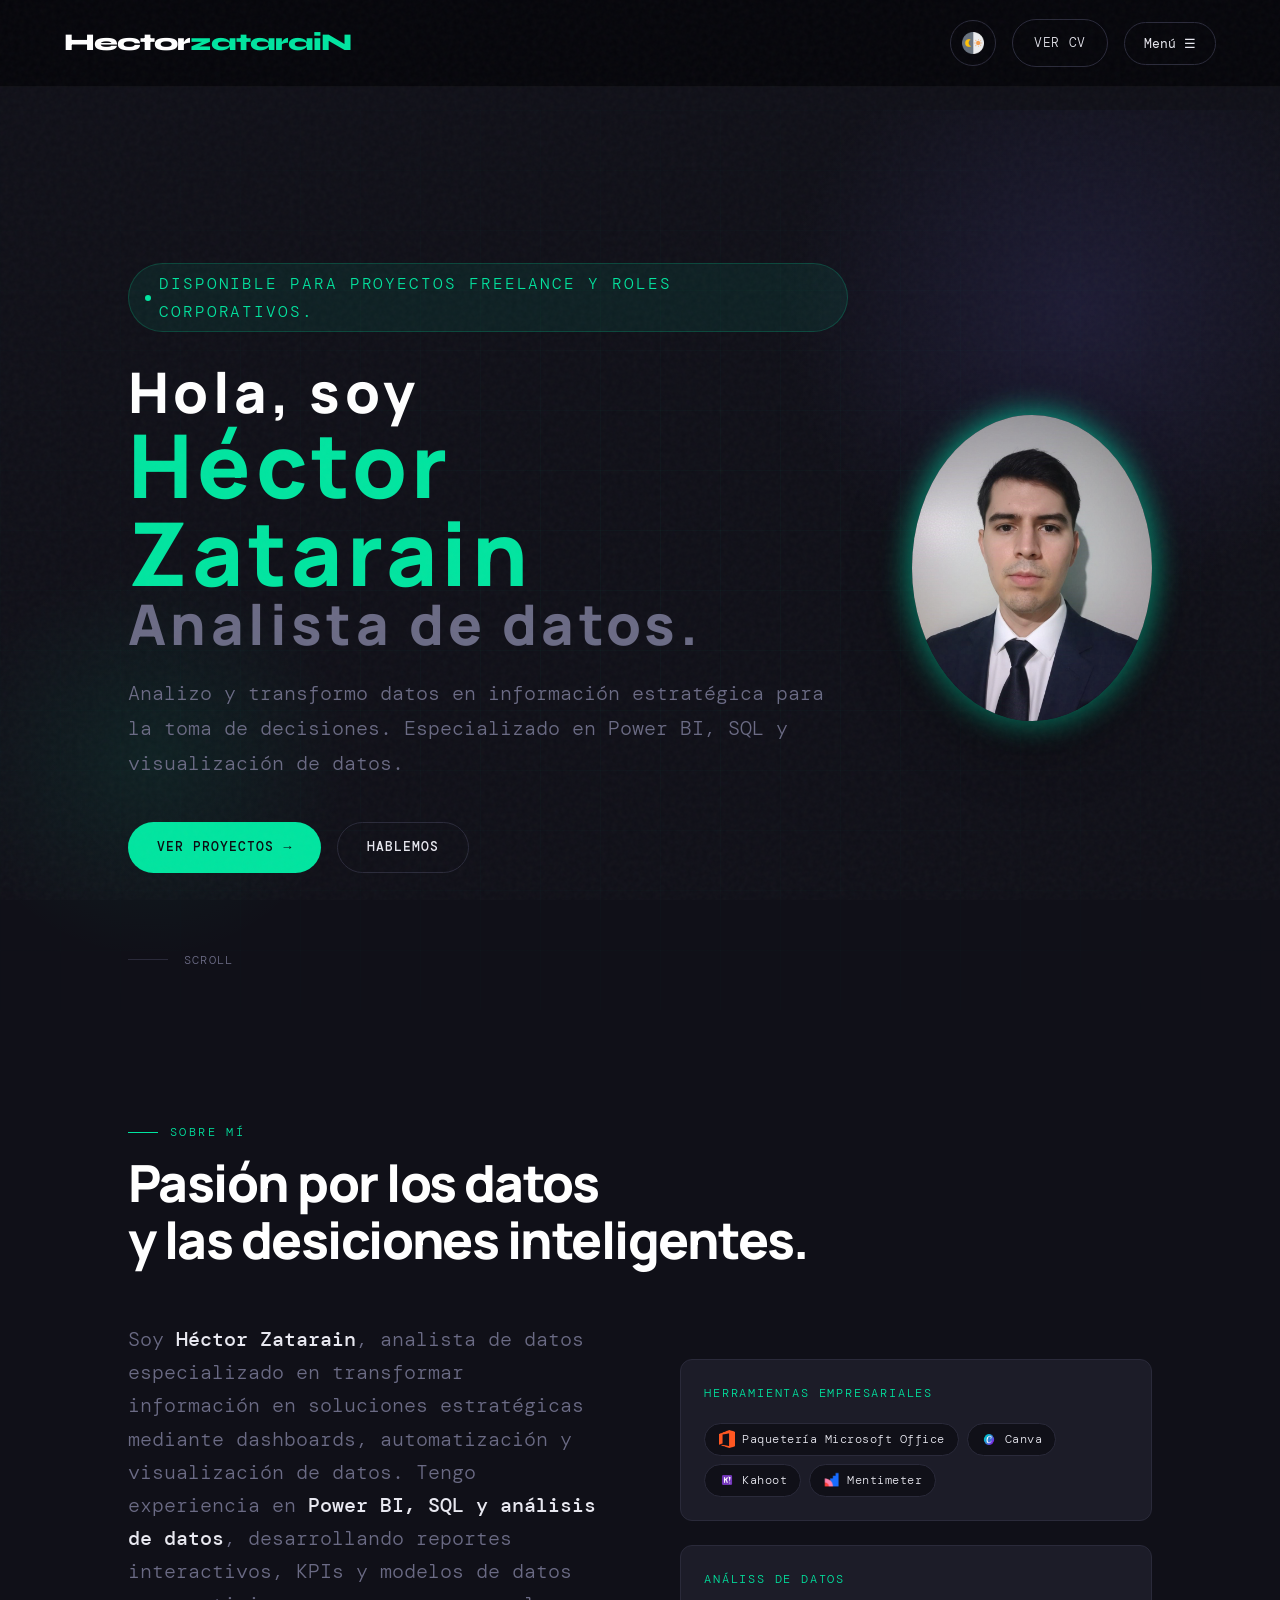
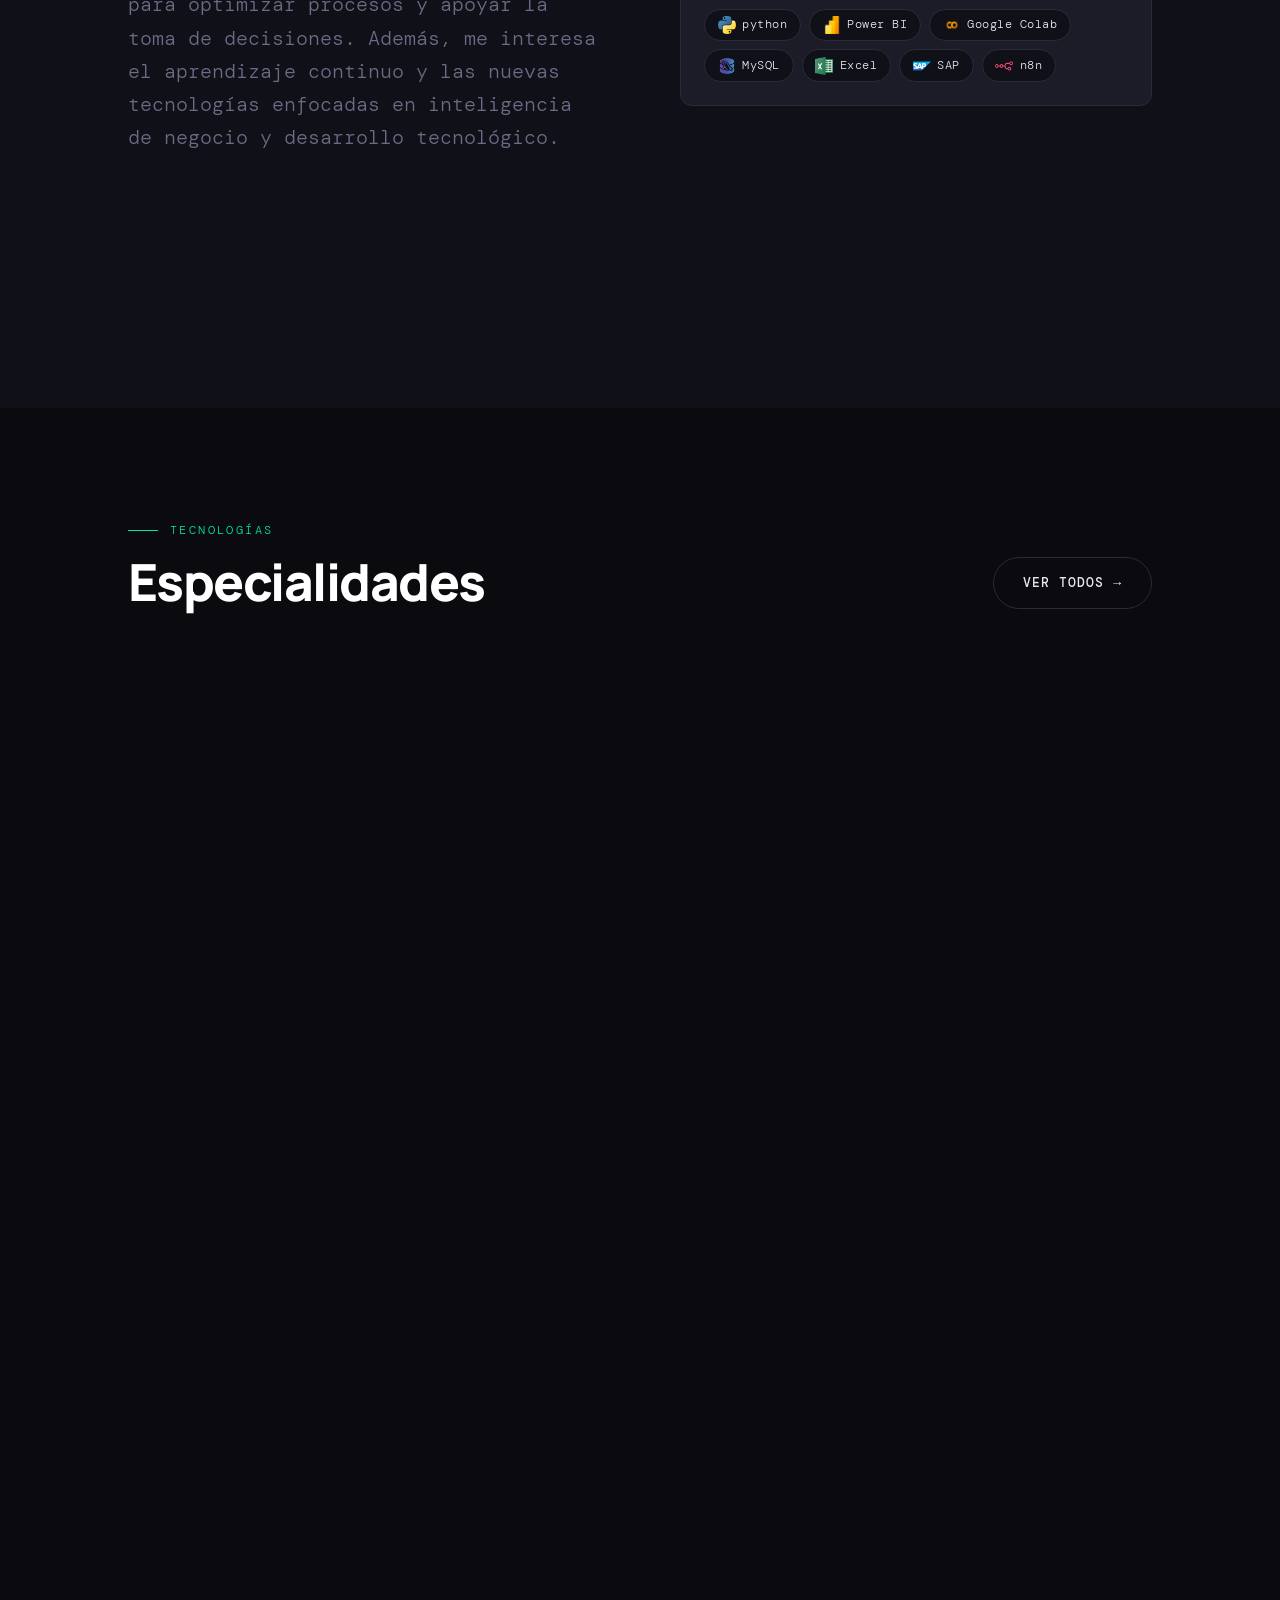
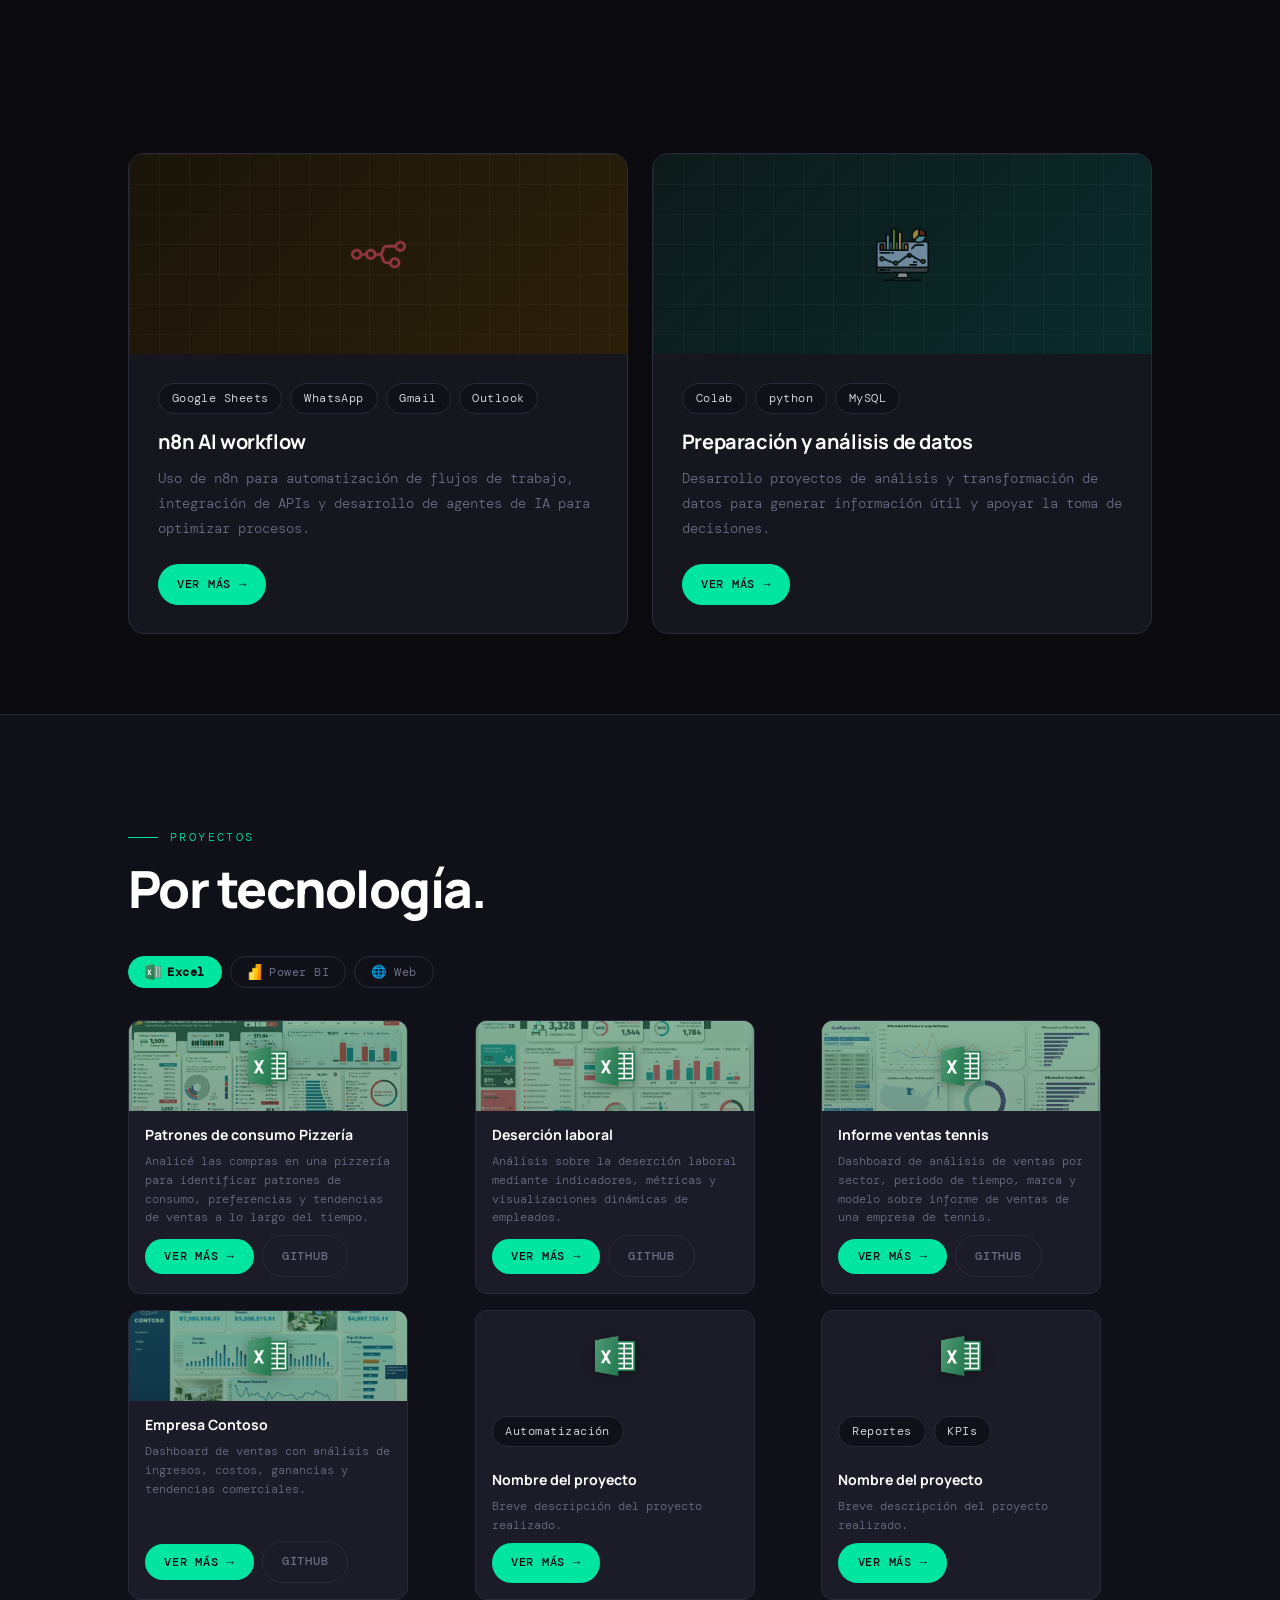
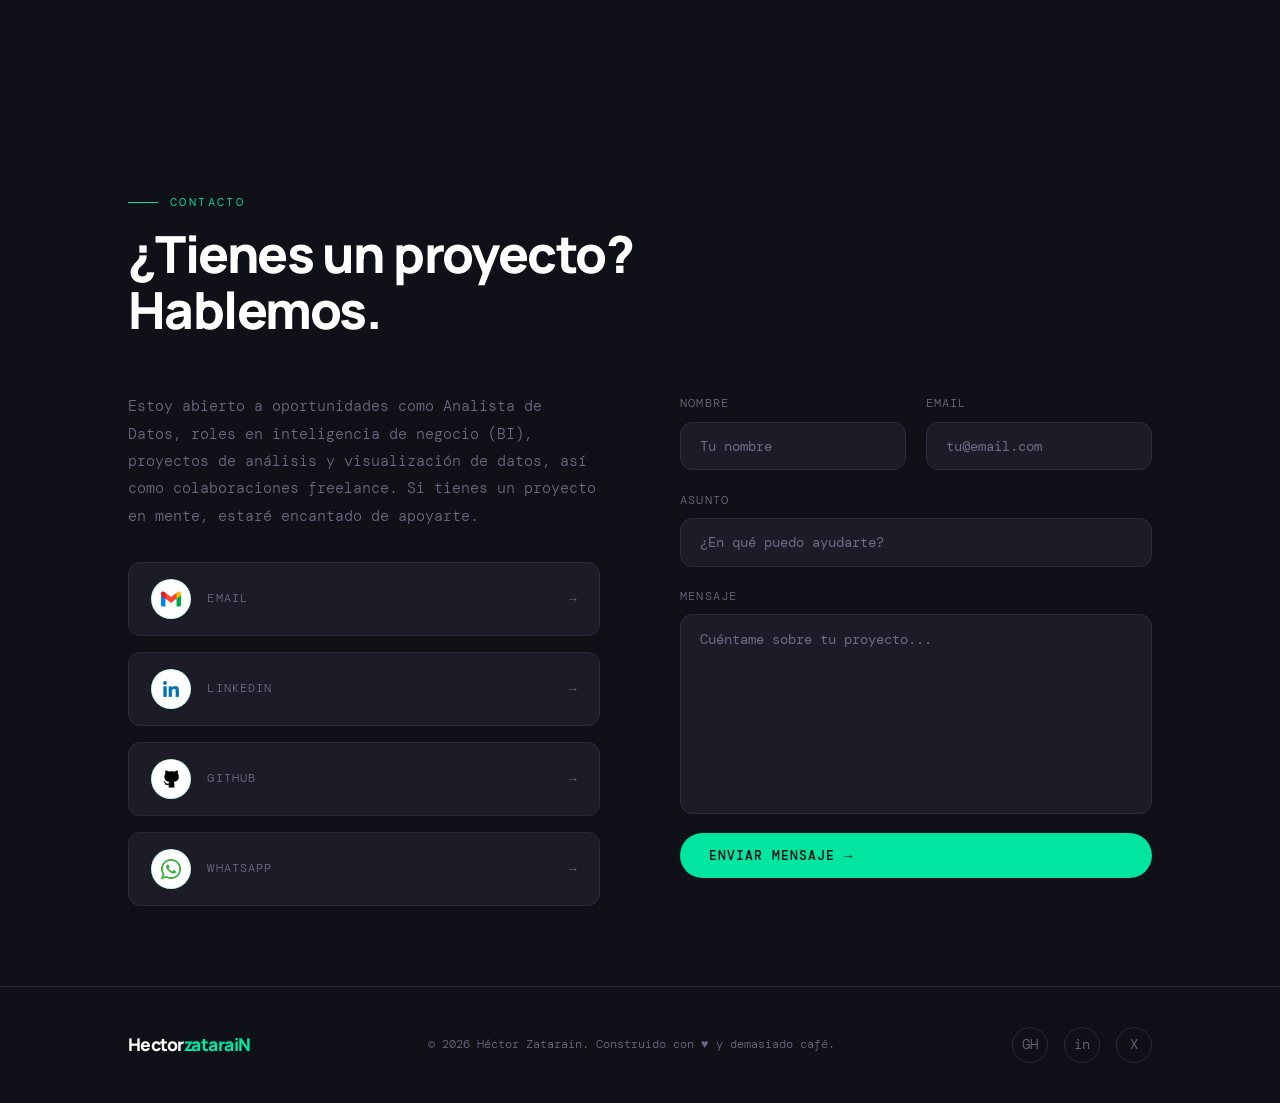
==== commit dd7e860b: "Descripción de cambios" ====
--- a/index.html
+++ b/index.html
@@ -2,6 +2,7 @@
 git add .
 git commit -m "Descripción de cambios"
 git push
+validar vinculación con repositorio correcto: git remote -v
 -->
 
 <!DOCTYPE html>
@@ -65,6 +66,7 @@
           <li><a href="#about">Sobre mí</a></li>
           <li><a href="#projects">Especialidades</a></li>
           <li><a href="#tech-projects">Proyectos</a></li>
+          <li><a href="formacion.html">Formación Profesional</a></li>
           <li><a href="#contact">Contacto</a></li>
         </ul>
 
@@ -413,22 +415,22 @@
       <img src="assets/powerbi.webp" alt=""> Power BI
     </button>
 
-    <button class="tech-tab" role="tab" aria-selected="false" data-target="tab-sap">
+    <!--<button class="tech-tab" role="tab" aria-selected="false" data-target="tab-sap">
       <img src="assets/sap.png" alt=""> SAP
-    </button>
+    </button>-->
 
     <button class="tech-tab" role="tab" aria-selected="false" data-target="tab-web">
       <!-- Si tienes un icono de HTML/Web cámbia el src -->
       <span aria-hidden="true">🌐</span> Web
     </button>
 
-    <button class="tech-tab" role="tab" aria-selected="false" data-target="tab-n8n">
+    <!--<button class="tech-tab" role="tab" aria-selected="false" data-target="tab-n8n">
       <img src="assets/n8n.webp" alt=""> n8n
-    </button>
-
-    <button class="tech-tab" role="tab" aria-selected="false" data-target="tab-datos">
+    </button>-->
+
+    <!--<button class="tech-tab" role="tab" aria-selected="false" data-target="tab-datos">
       <img src="assets/data.png" alt=""> Datos
-    </button>
+    </button>-->
 
   </div><!-- /tech-tabs -->
 
@@ -847,19 +849,19 @@
       </article>
 
       <article class="mini-card reveal reveal-delay-2">
-        <div class="mini-card-thumb mini-thumb-web">
+        <div class="mini-card-thumb mini-thumb3-web">
           <span class="mini-thumb-emoji" aria-hidden="true">🌐</span>
         </div>
         <div class="mini-card-body">
-          <ul class="card-meta" role="list">
+          <!--<ul class="card-meta" role="list">
             <li class="tag">Formulario</li>
             <li class="tag">Validación</li>
-          </ul>
-          <h3 class="mini-card-title">Nombre del proyecto</h3>
-          <p class="mini-card-desc">Breve descripción del proyecto realizado.</p>
-          <div class="card-actions">
-            <a href="#" class="btn-sm btn-sm-primary">Ver demo →</a>
-            <a href="#" class="btn-sm btn-sm-ghost">GitHub</a>
+          </ul>-->
+          <h3 class="mini-card-title">Memorama</h3>
+          <p class="mini-card-desc">El proyecto incluye una dinámica de juego clásica de emparejar cartas, uso de imágenes personalizadas, control de aciertos y una interfaz visual sencilla y responsiva.</p>
+          <div class="card-actions">
+            <a href="https://hectorzatarain.github.io/memorama/" class="btn-sm btn-sm-primary" target="_blank">Ver demo →</a>
+            <a href="https://github.com/HectorzataraiN/memorama.git" class="btn-sm btn-sm-ghost" target="_blank">GitHub</a>
           </div>
         </div>
       </article>
--- a/styles.css
+++ b/styles.css
@@ -1012,6 +1012,14 @@
   background-position: center;
   background-repeat: no-repeat;
  }
+  .mini-thumb3-web     { 
+  background:
+  linear-gradient(rgba(176, 58, 18, 0.55),rgba(228, 77, 38, 0.55)),
+  url("assets/memorama.png");
+  background-size: cover;
+  background-position: center;
+  background-repeat: no-repeat;
+ }
 .mini-thumb-n8n     { background: linear-gradient(135deg, #9c1563, #e84393); }
 .mini-thumb-datos   { background: linear-gradient(135deg, #4b3aba, #7c6cff); }
 
@@ -1400,4 +1408,137 @@
     transform: scale(1);
   }
 
+}
+
+/* ==========================================================================
+   SECCIÓN FORMACIÓN PROFESIONAL
+   ========================================================================== */
+
+.certifications-grid {
+  display: grid;
+  grid-template-columns: repeat(auto-fit, minmax(300px, 1fr));
+  gap: 2rem;
+  margin-bottom: 4rem;
+}
+
+.cert-card {
+  background: var(--surface);
+  border: 1px solid var(--border);
+  border-radius: var(--radius);
+  padding: 2rem;
+  transition: var(--transition);
+  display: flex;
+  flex-direction: column;
+  align-items: center;
+  text-align: center;
+}
+
+.cert-card:hover {
+  transform: translateY(-4px);
+  border-color: var(--accent);
+}
+
+.cert-thumb {
+  width: 80px;
+  height: 80px;
+  margin-bottom: 1rem;
+  display: flex;
+  align-items: center;
+  justify-content: center;
+  background: var(--bg3);
+  border-radius: 50%;
+  overflow: hidden;
+}
+
+.cert-thumb img {
+  width: 100%;
+  height: 100%;
+  object-fit: contain;
+}
+
+.cert-title {
+  font-family: var(--font-head);
+  font-size: 1.25rem;
+  font-weight: 600;
+  margin-bottom: 0.5rem;
+  color: var(--text);
+}
+
+.cert-date {
+  color: var(--accent);
+  font-weight: 500;
+  margin-bottom: 1rem;
+}
+
+.cert-desc {
+  color: var(--muted);
+  line-height: 1.6;
+  font-size: 0.9rem;
+}
+
+.education-section,
+.languages-section {
+  margin-bottom: 3rem;
+}
+
+.subsection-title {
+  font-family: var(--font-head);
+  font-size: 1.5rem;
+  font-weight: 600;
+  color: var(--text);
+  margin-bottom: 2rem;
+  text-align: center;
+}
+
+.education-card,
+.language-card {
+  background: var(--surface);
+  border: 1px solid var(--border);
+  border-radius: var(--radius);
+  padding: 2rem;
+  margin-bottom: 1.5rem;
+  transition: var(--transition);
+}
+
+.education-card:hover,
+.language-card:hover {
+  transform: translateY(-2px);
+  border-color: var(--accent);
+}
+
+.education-header,
+.language-header {
+  margin-bottom: 1rem;
+}
+
+.education-title,
+.language-name {
+  font-family: var(--font-head);
+  font-size: 1.25rem;
+  font-weight: 600;
+  color: var(--text);
+  margin-bottom: 0.25rem;
+}
+
+.education-institution,
+.language-level {
+  color: var(--accent);
+  font-weight: 500;
+}
+
+.education-date {
+  color: var(--muted);
+  font-size: 0.9rem;
+  margin-bottom: 1rem;
+}
+
+.education-desc,
+.language-desc {
+  color: var(--muted);
+  line-height: 1.6;
+}
+
+.cert-back {
+  text-align: center;
+  margin-top: 3rem;
 }
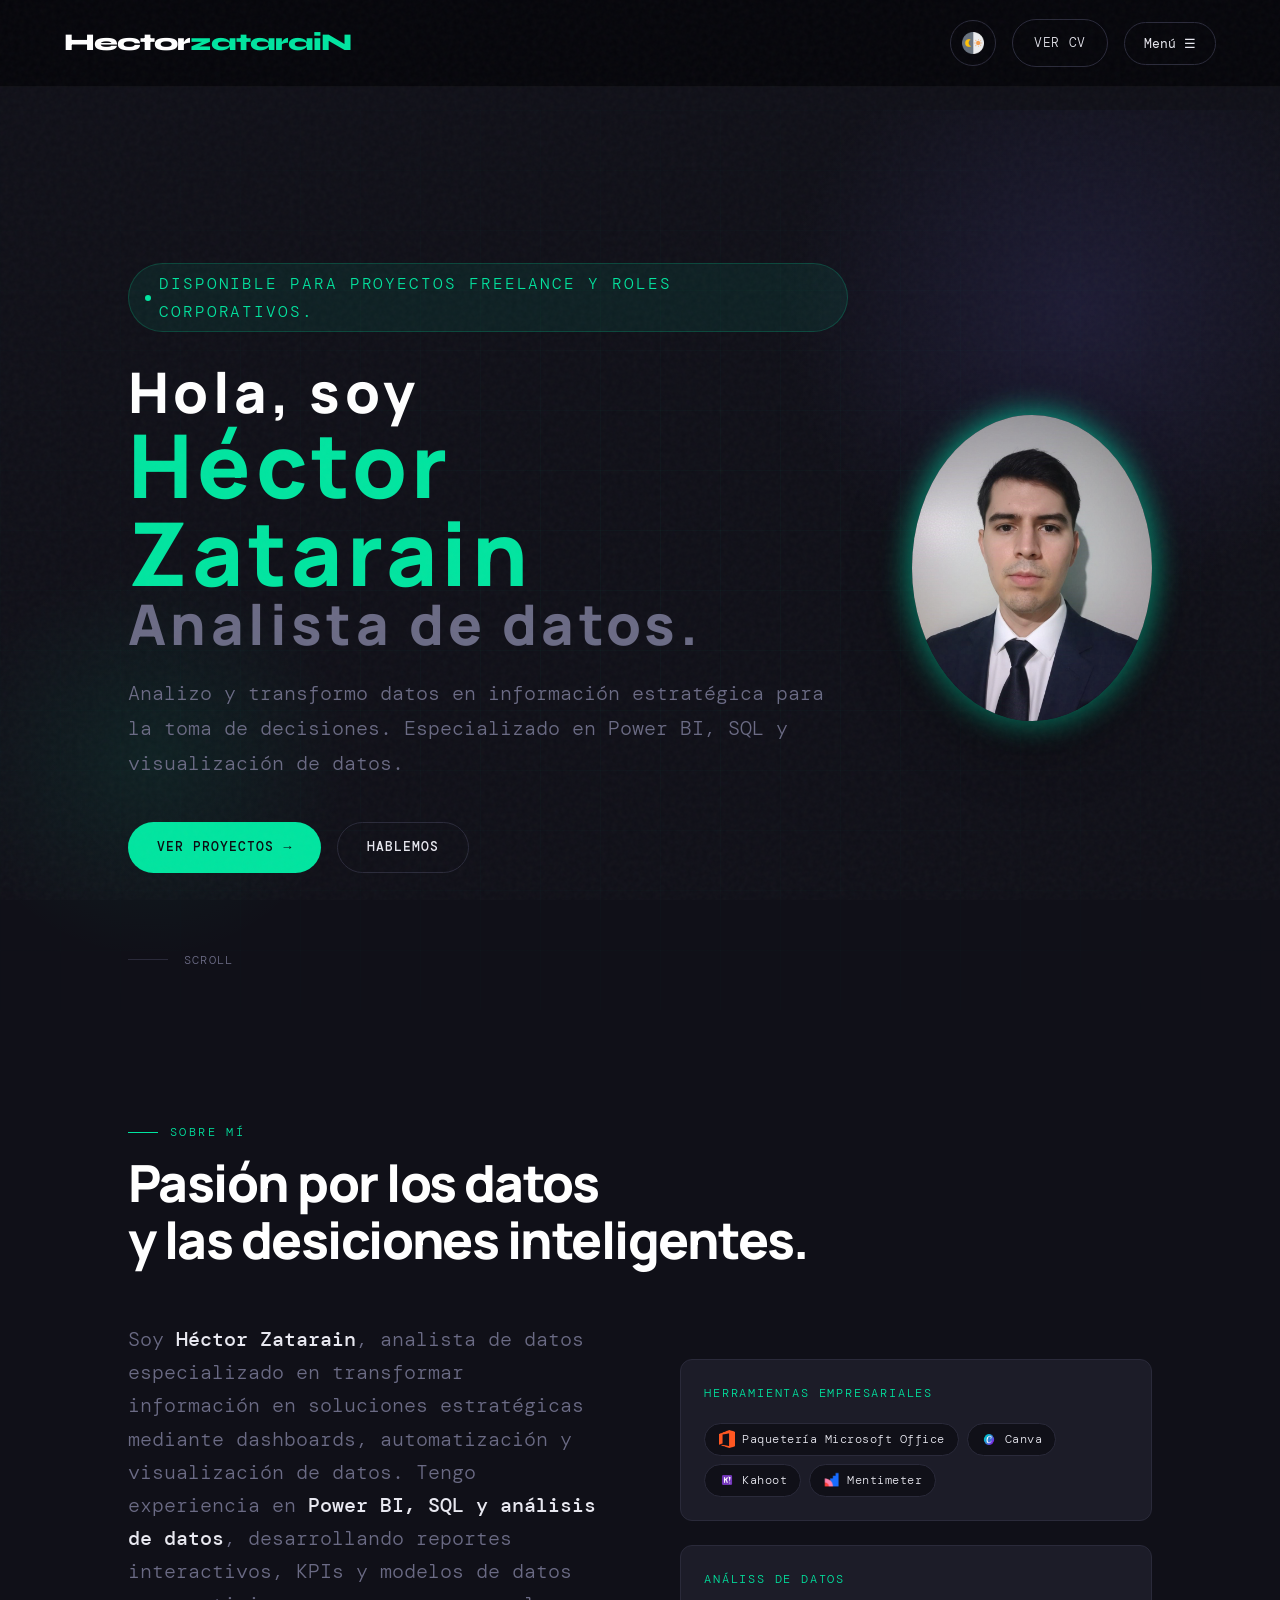
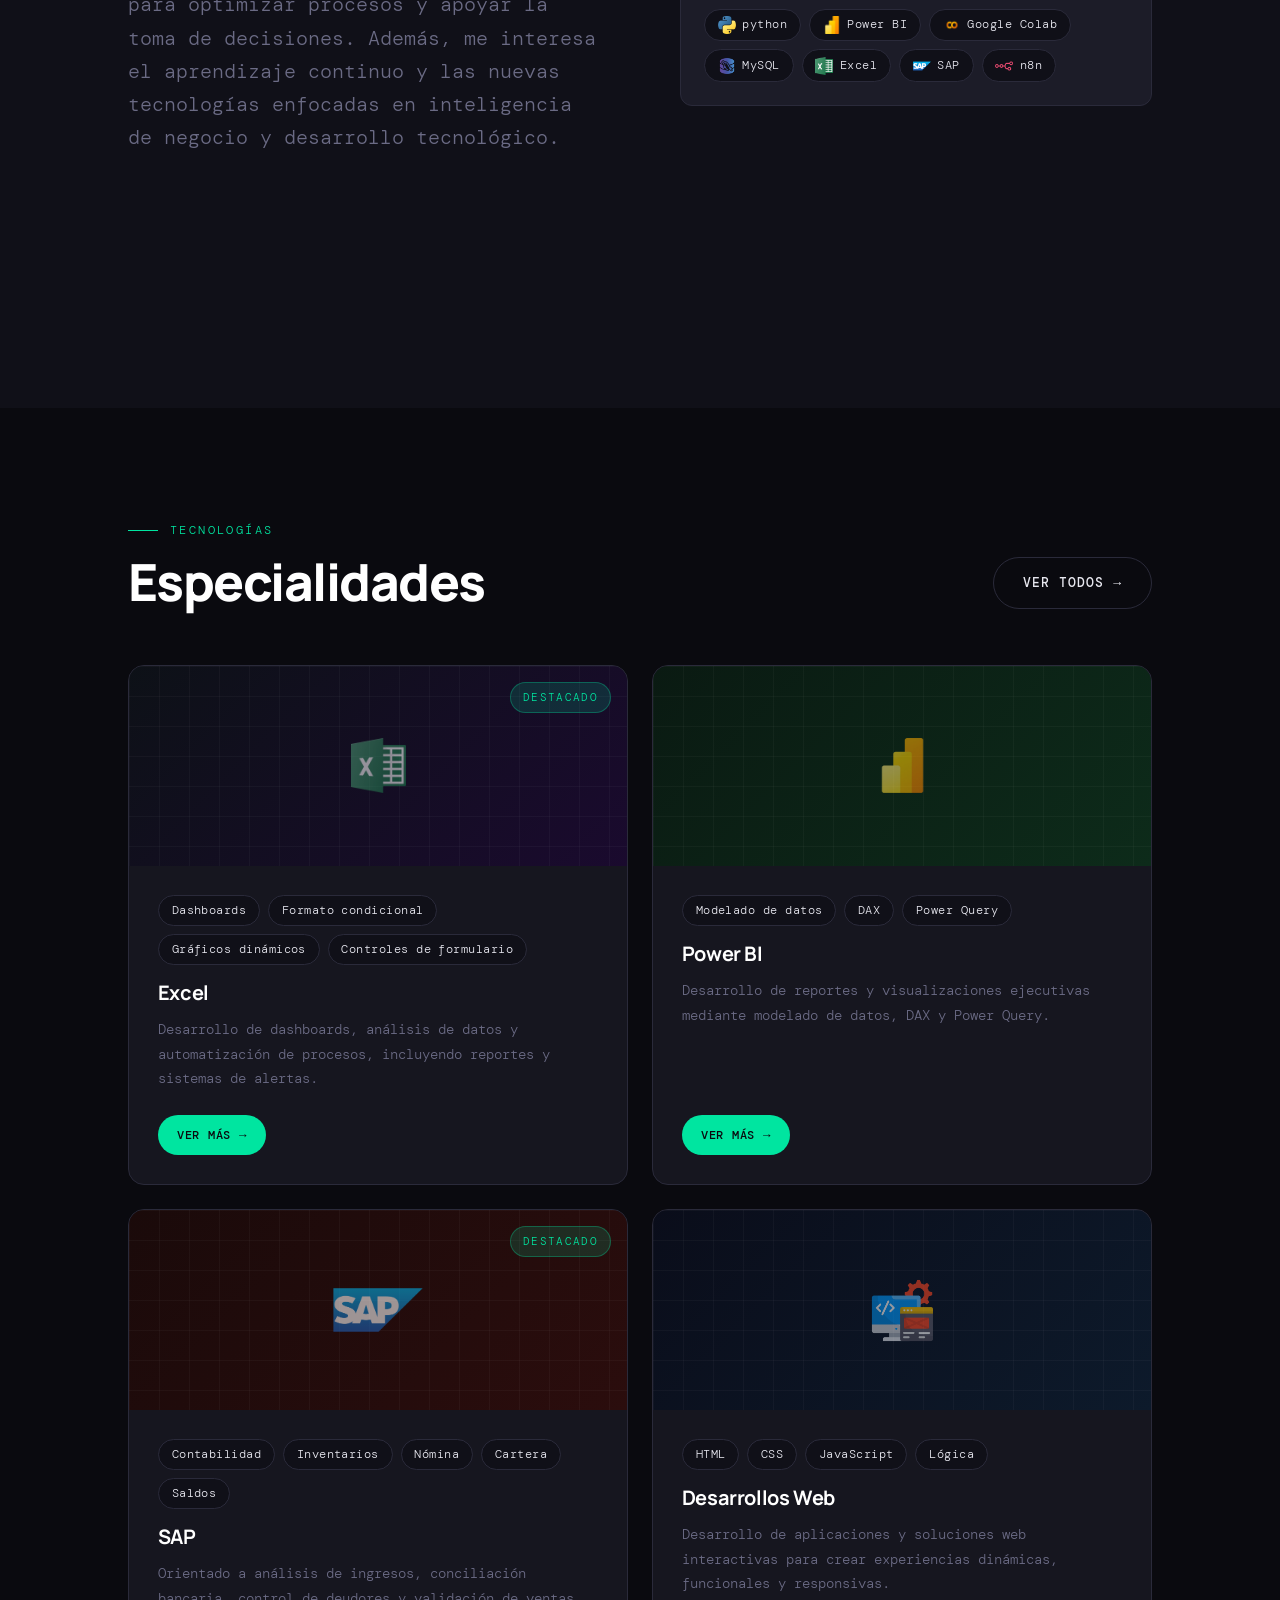
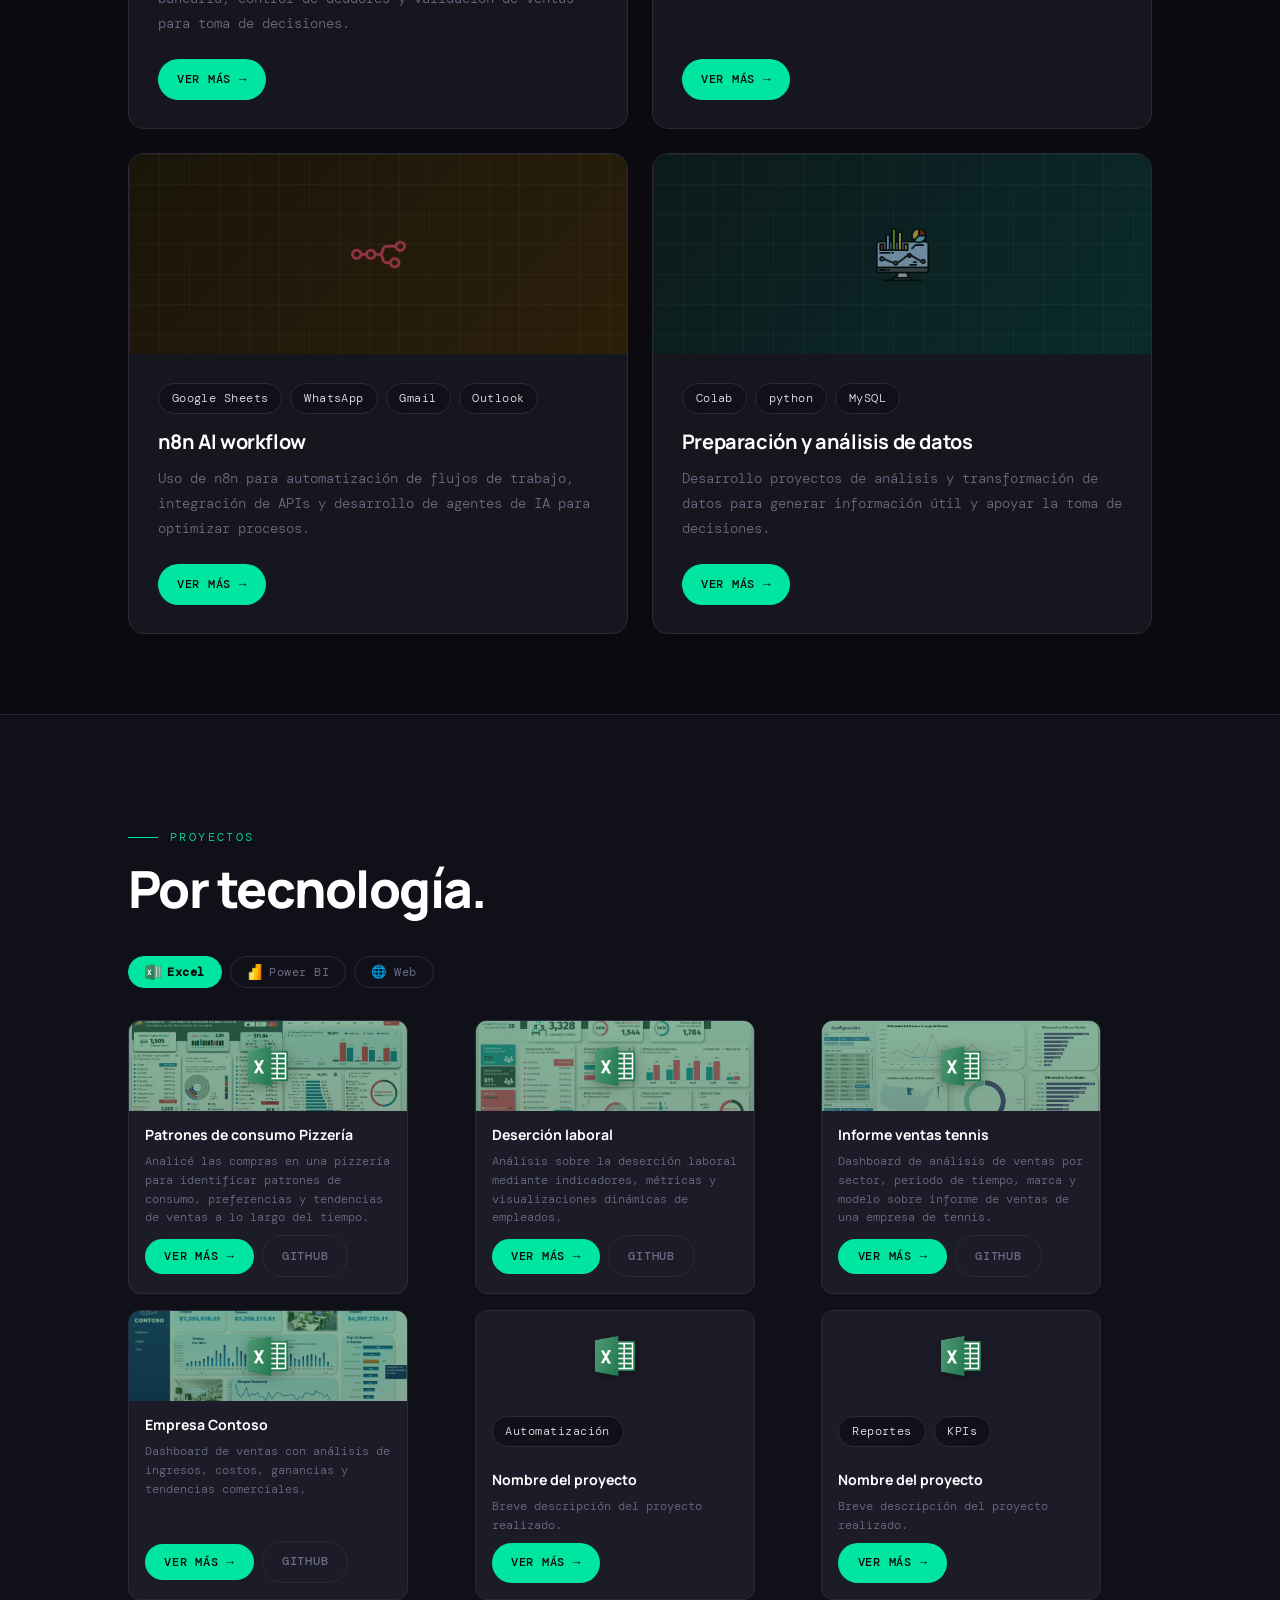
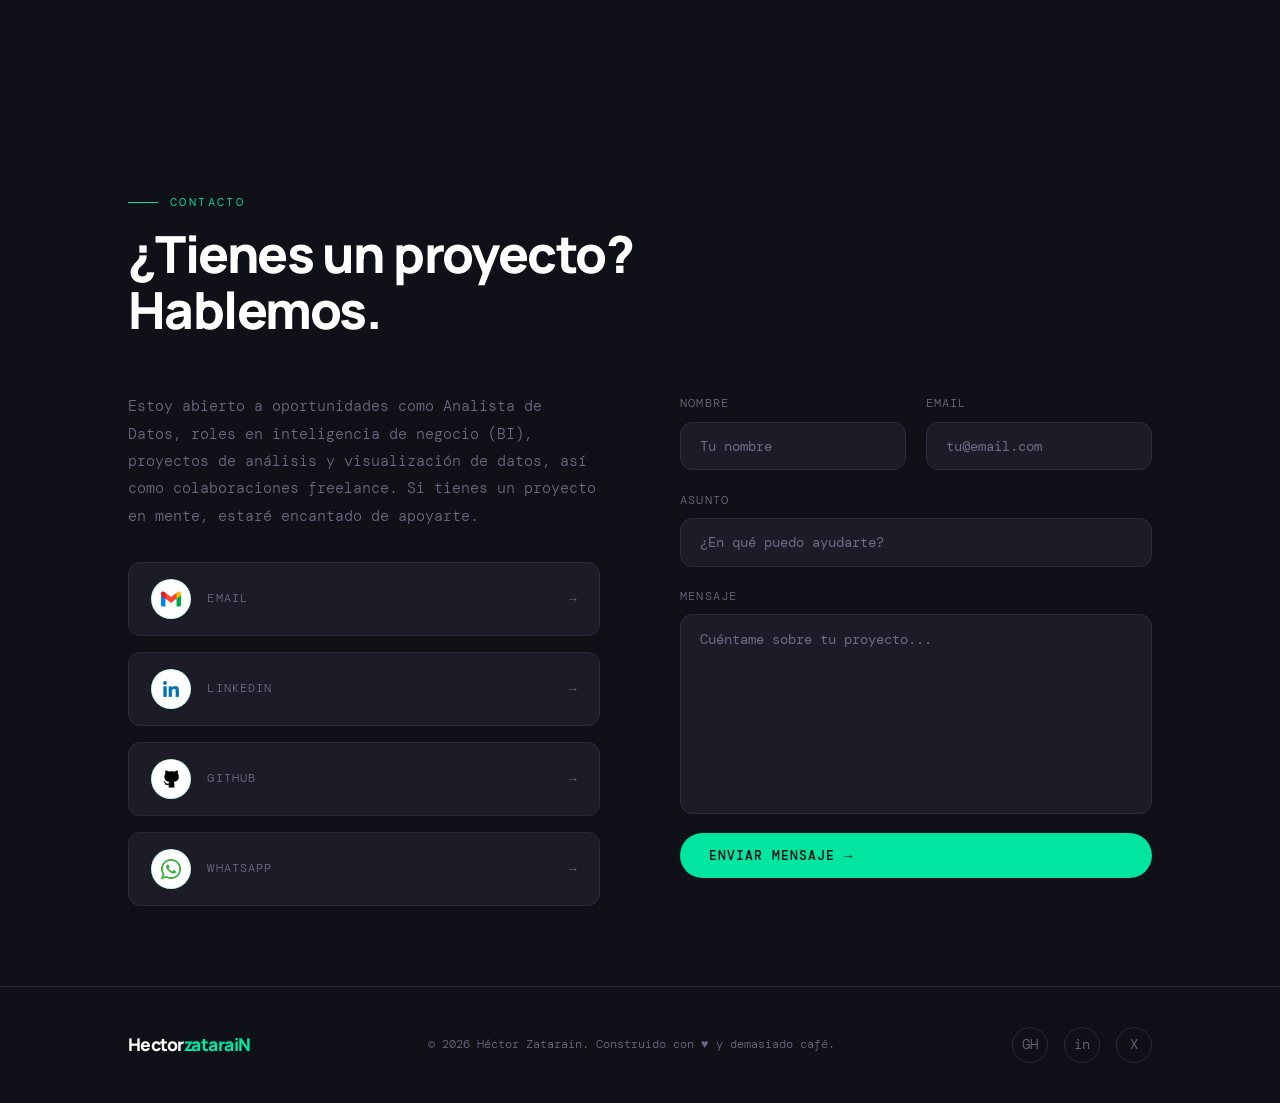
==== commit 010677f9: "fix details" ====
--- a/index.html
+++ b/index.html
@@ -545,6 +545,7 @@
       </article>
 
       <!-- Tarjeta 6 -->
+      
       <article class="mini-card reveal reveal-delay-1">
         <div class="mini-card-thumb mini-thumb-excel">
           <img src="assets/excel.png" alt="Excel" class="mini-thumb-logo">
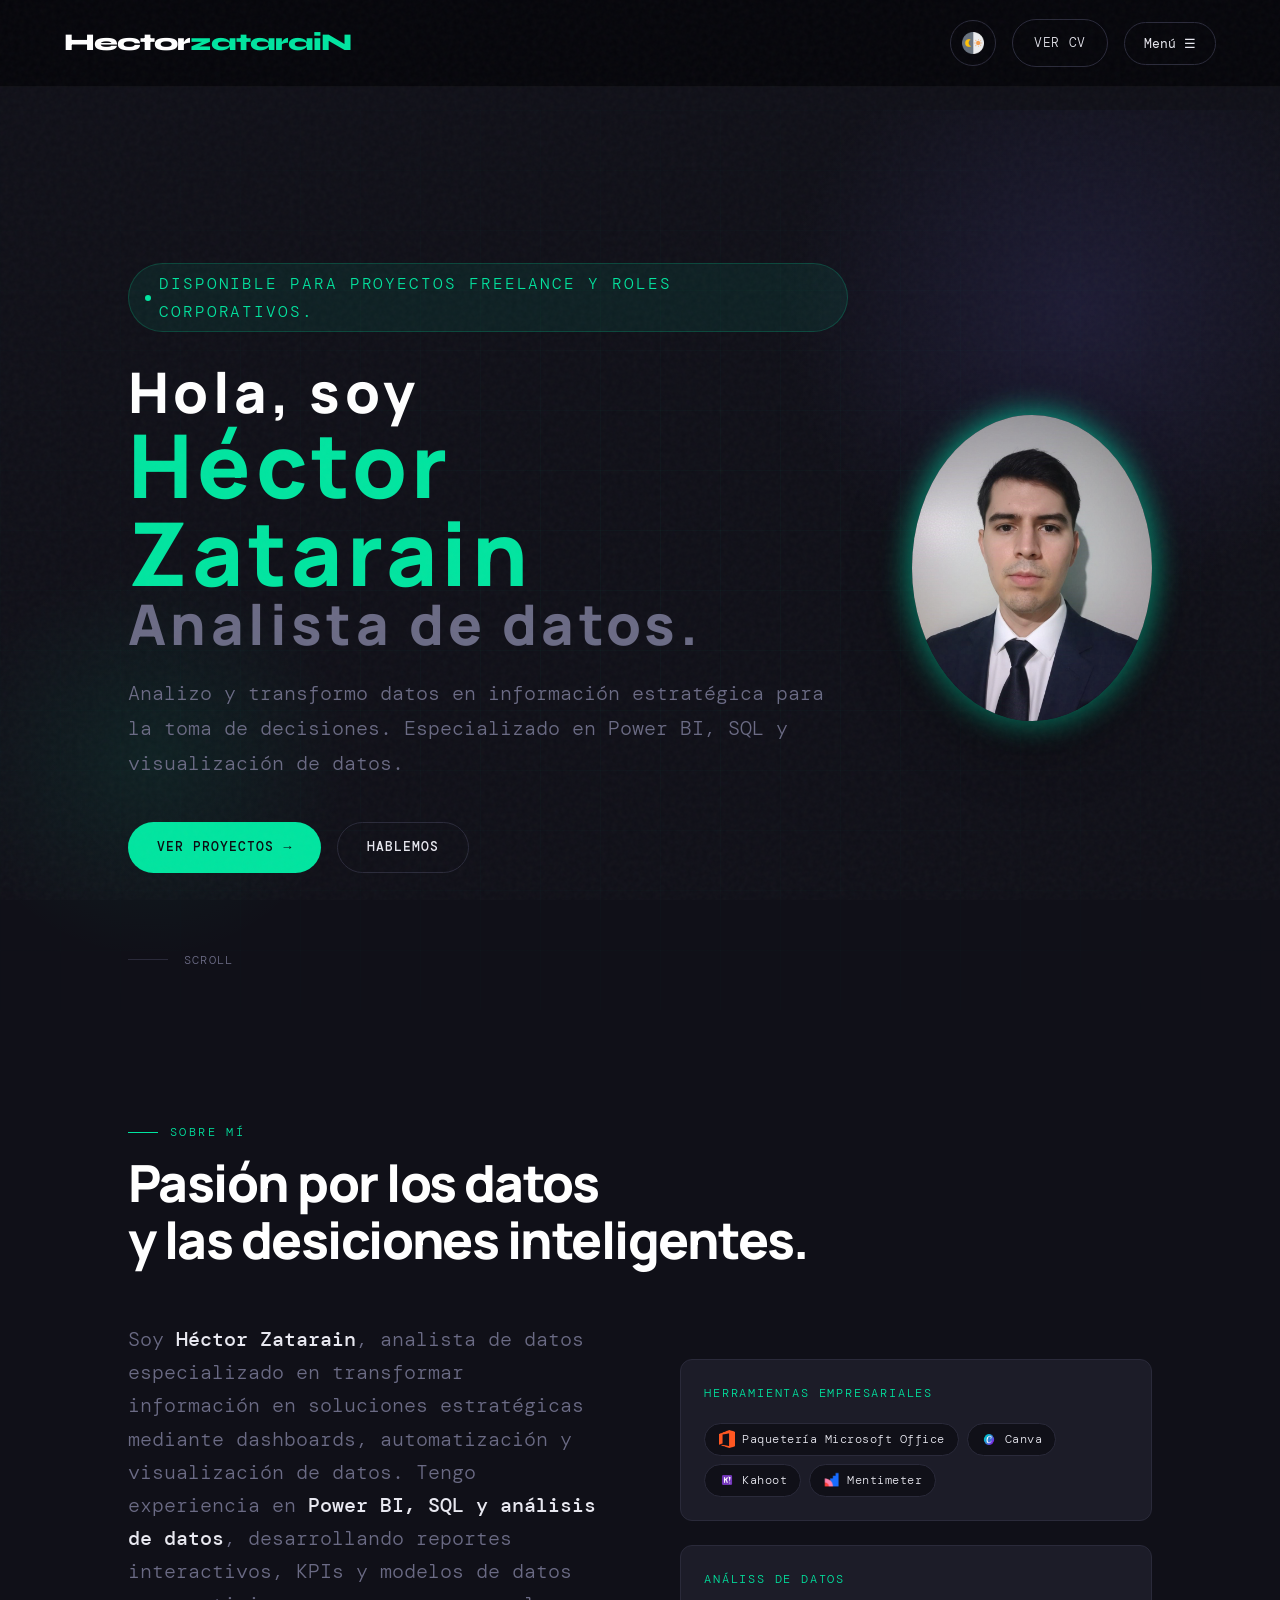
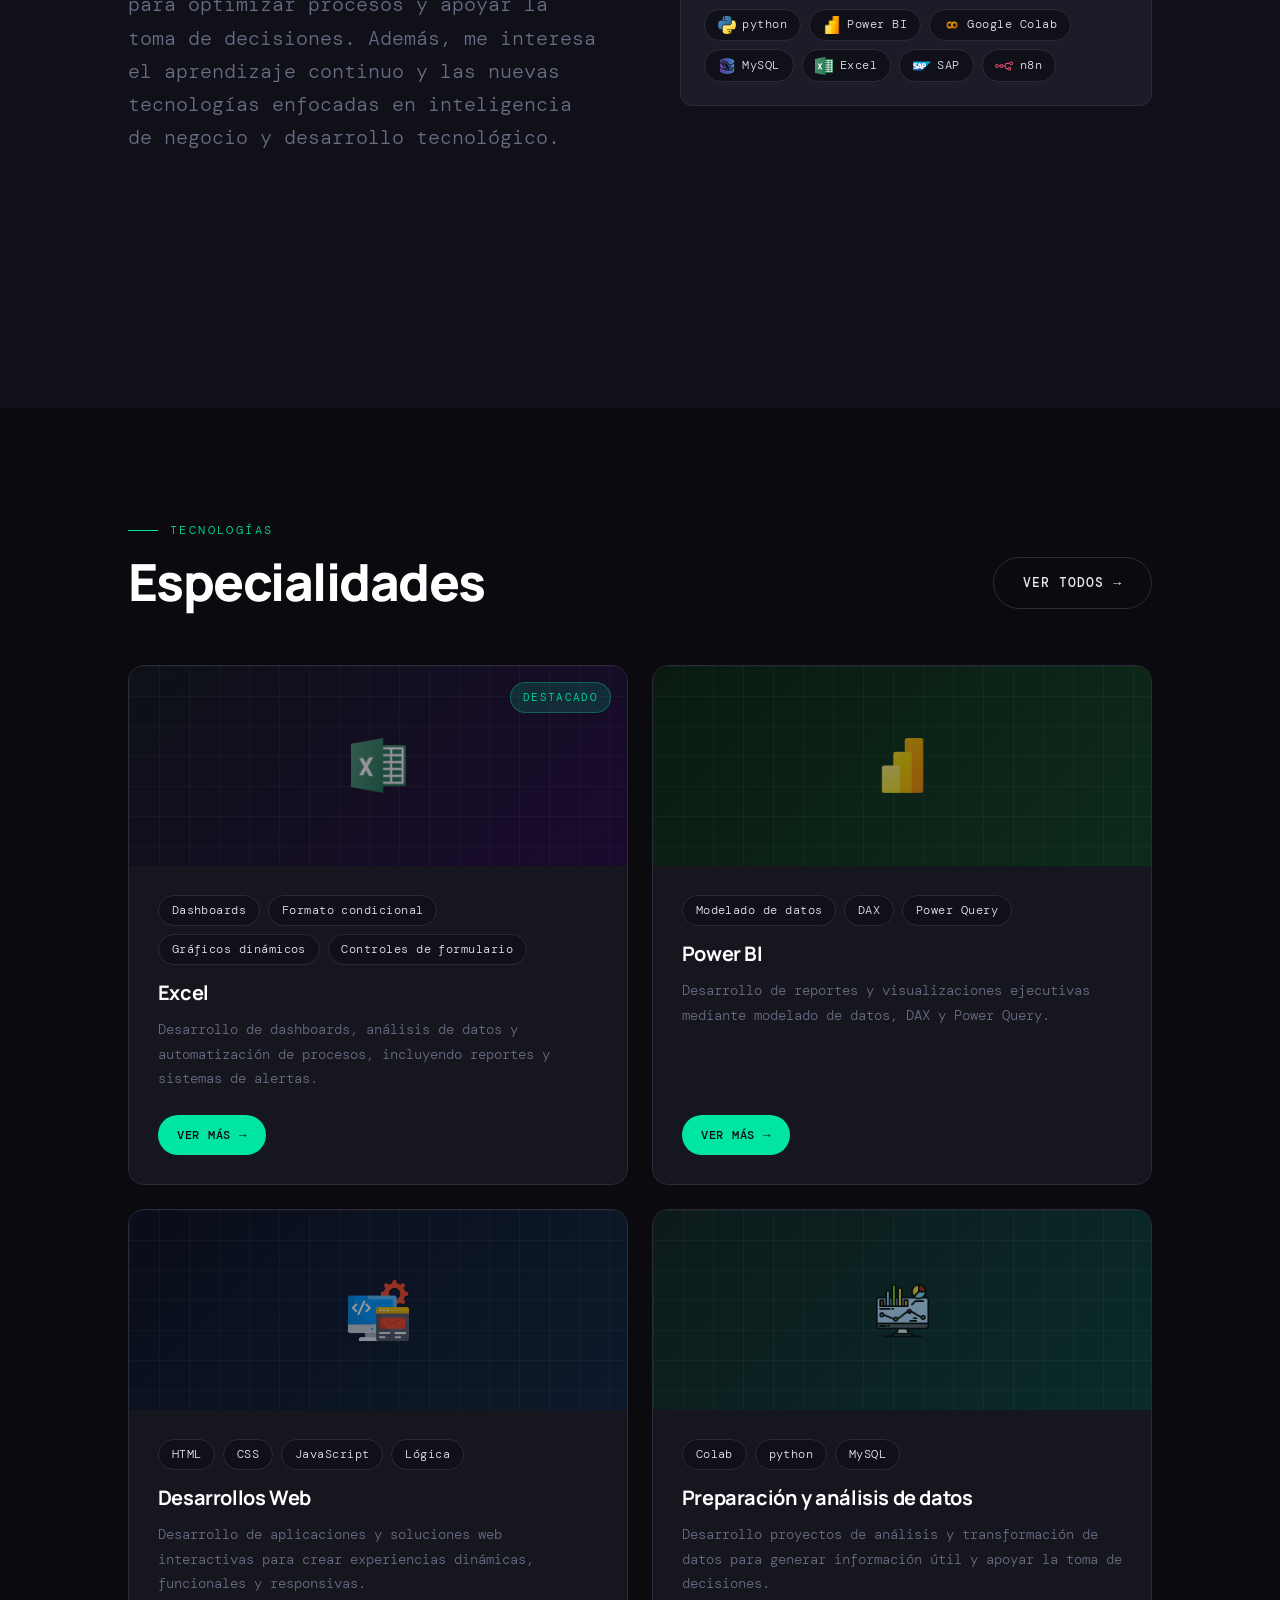
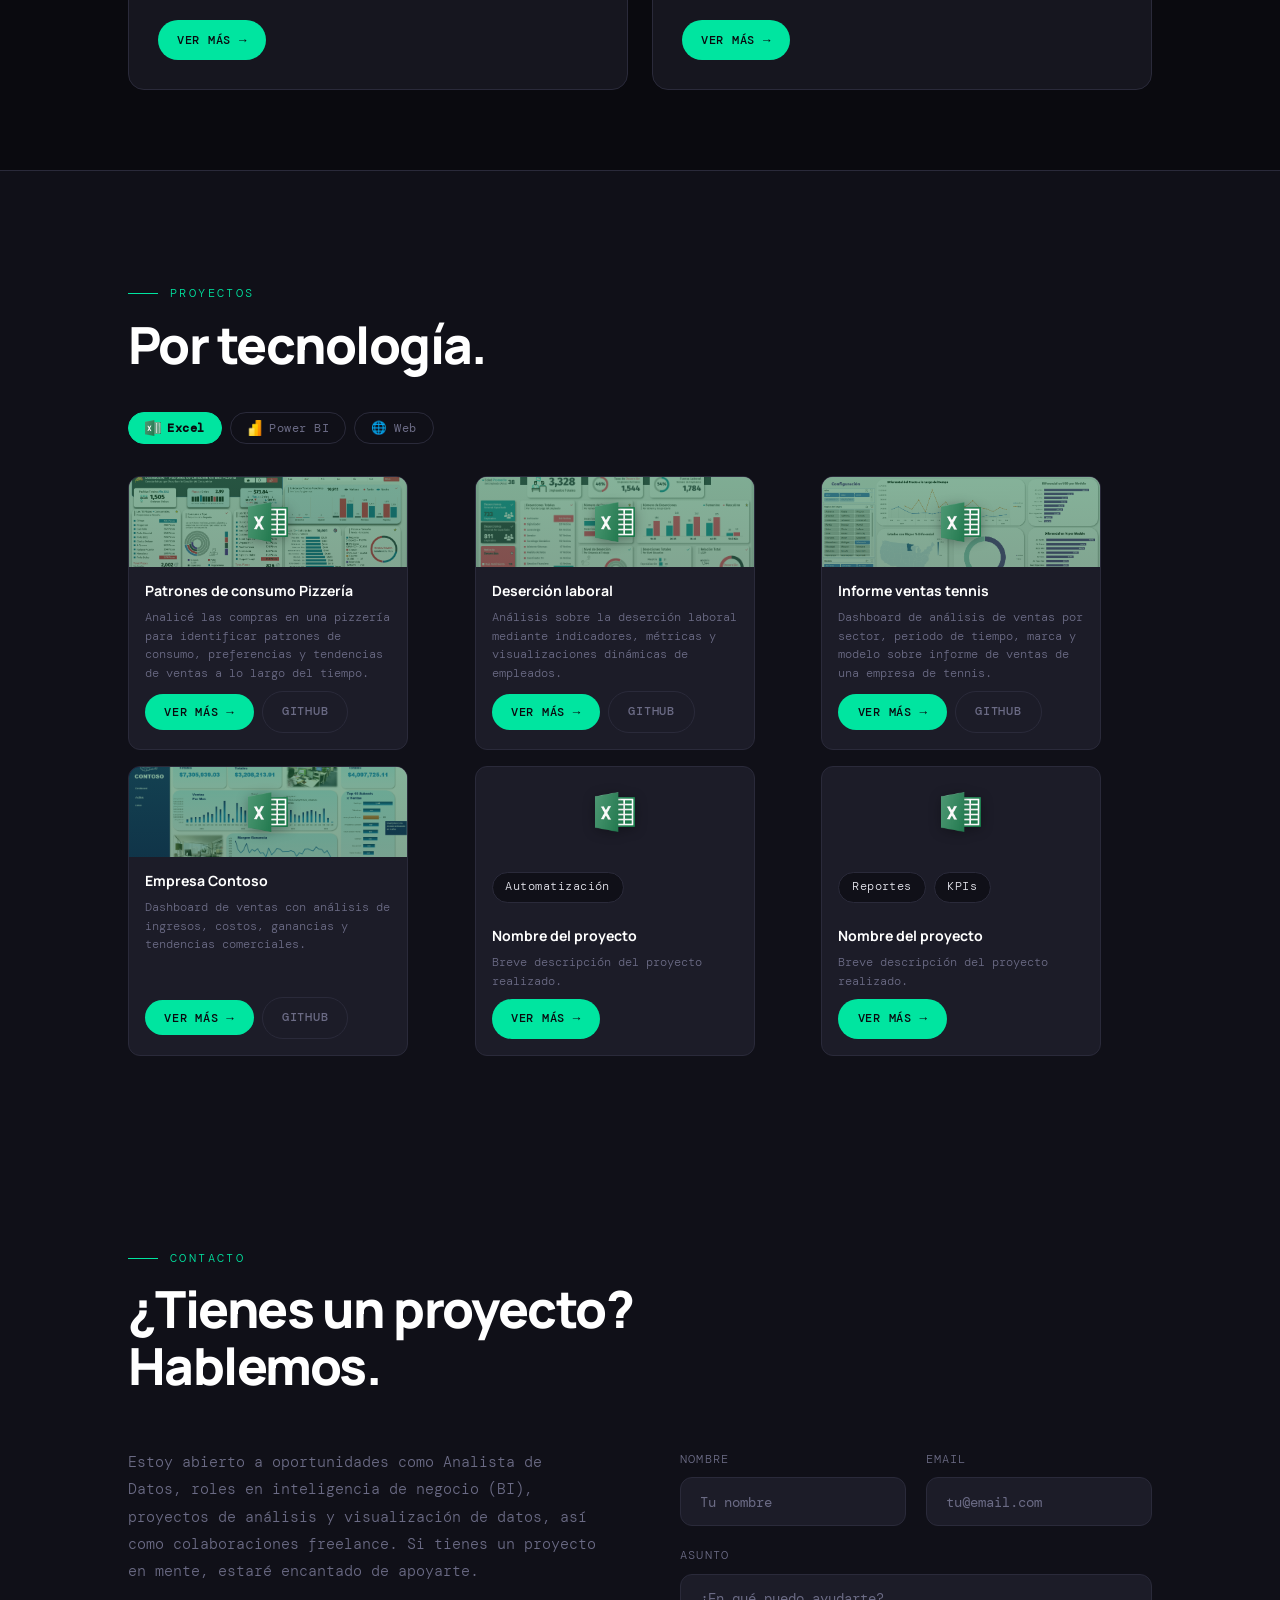
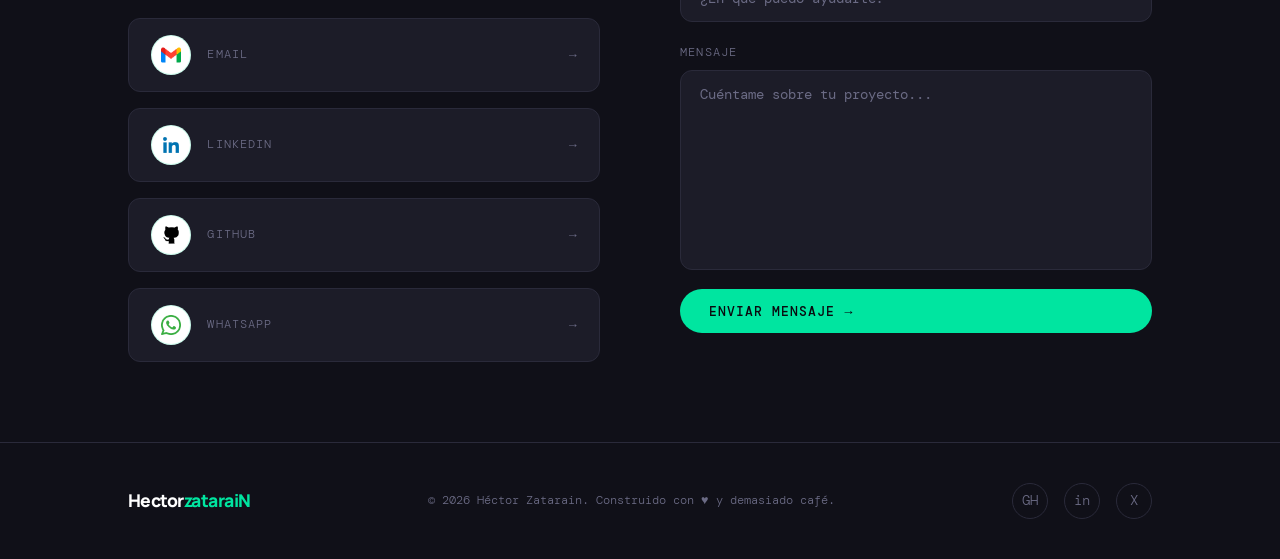
==== commit 5e9f7c73: "fixes" ====
--- a/index.html
+++ b/index.html
@@ -280,7 +280,7 @@
       </article>
 
       <!-- Proyecto 3 -->
-      <article class="project-card reveal reveal-delay-2">
+      <article class="project-card reveal reveal-delay-2 hidden">
         <div class="card-thumb thumb-3" aria-hidden="true">
           <div class="card-thumb-inner">
             <span class="thumb-icon"><img src="./assets/sap.png" alt="SAP Logo" class="logo-sap"></span>
@@ -333,7 +333,7 @@
       </article>
 
       <!-- Proyecto 5 -->
-      <article class="project-card reveal reveal-delay-1">
+      <article class="project-card reveal reveal-delay-1 hidden">
         <div class="card-thumb thumb-5" aria-hidden="true">
           <div class="card-thumb-inner">
             <span class="thumb-icon"><img src="./assets/n8n.webp" alt="n8n Logo" class="logo-n8n"></span>
--- a/styles.css
+++ b/styles.css
@@ -740,6 +740,10 @@
 body.light-mode .project-card:hover {
   box-shadow: 0 12px 35px rgba(0, 0, 0, 0.12), 0 0 0 1px rgba(0, 159, 114, 0.15);
 }
+.hidden {
+  display: none;
+}
+
 
 /* Thumbnail */
 .card-thumb {
@@ -1541,4 +1545,4 @@
 .cert-back {
   text-align: center;
   margin-top: 3rem;
-}+}
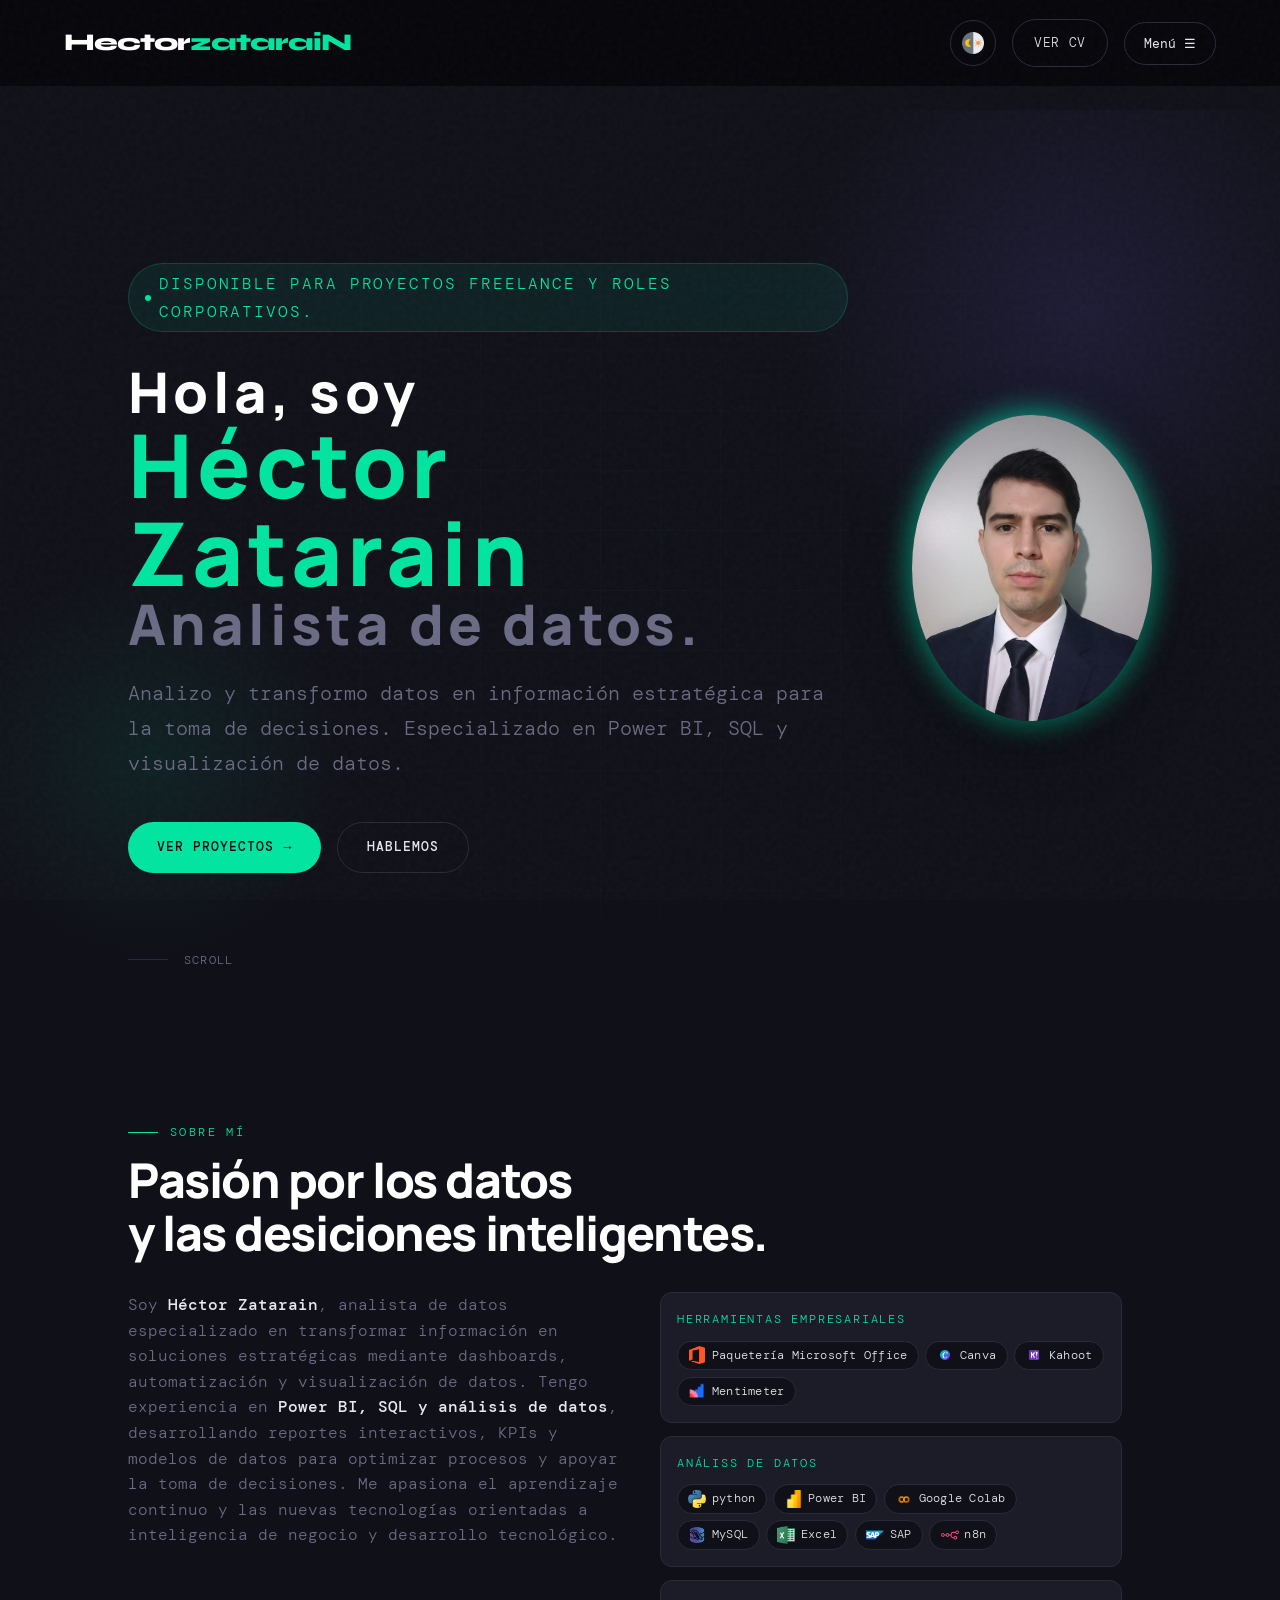
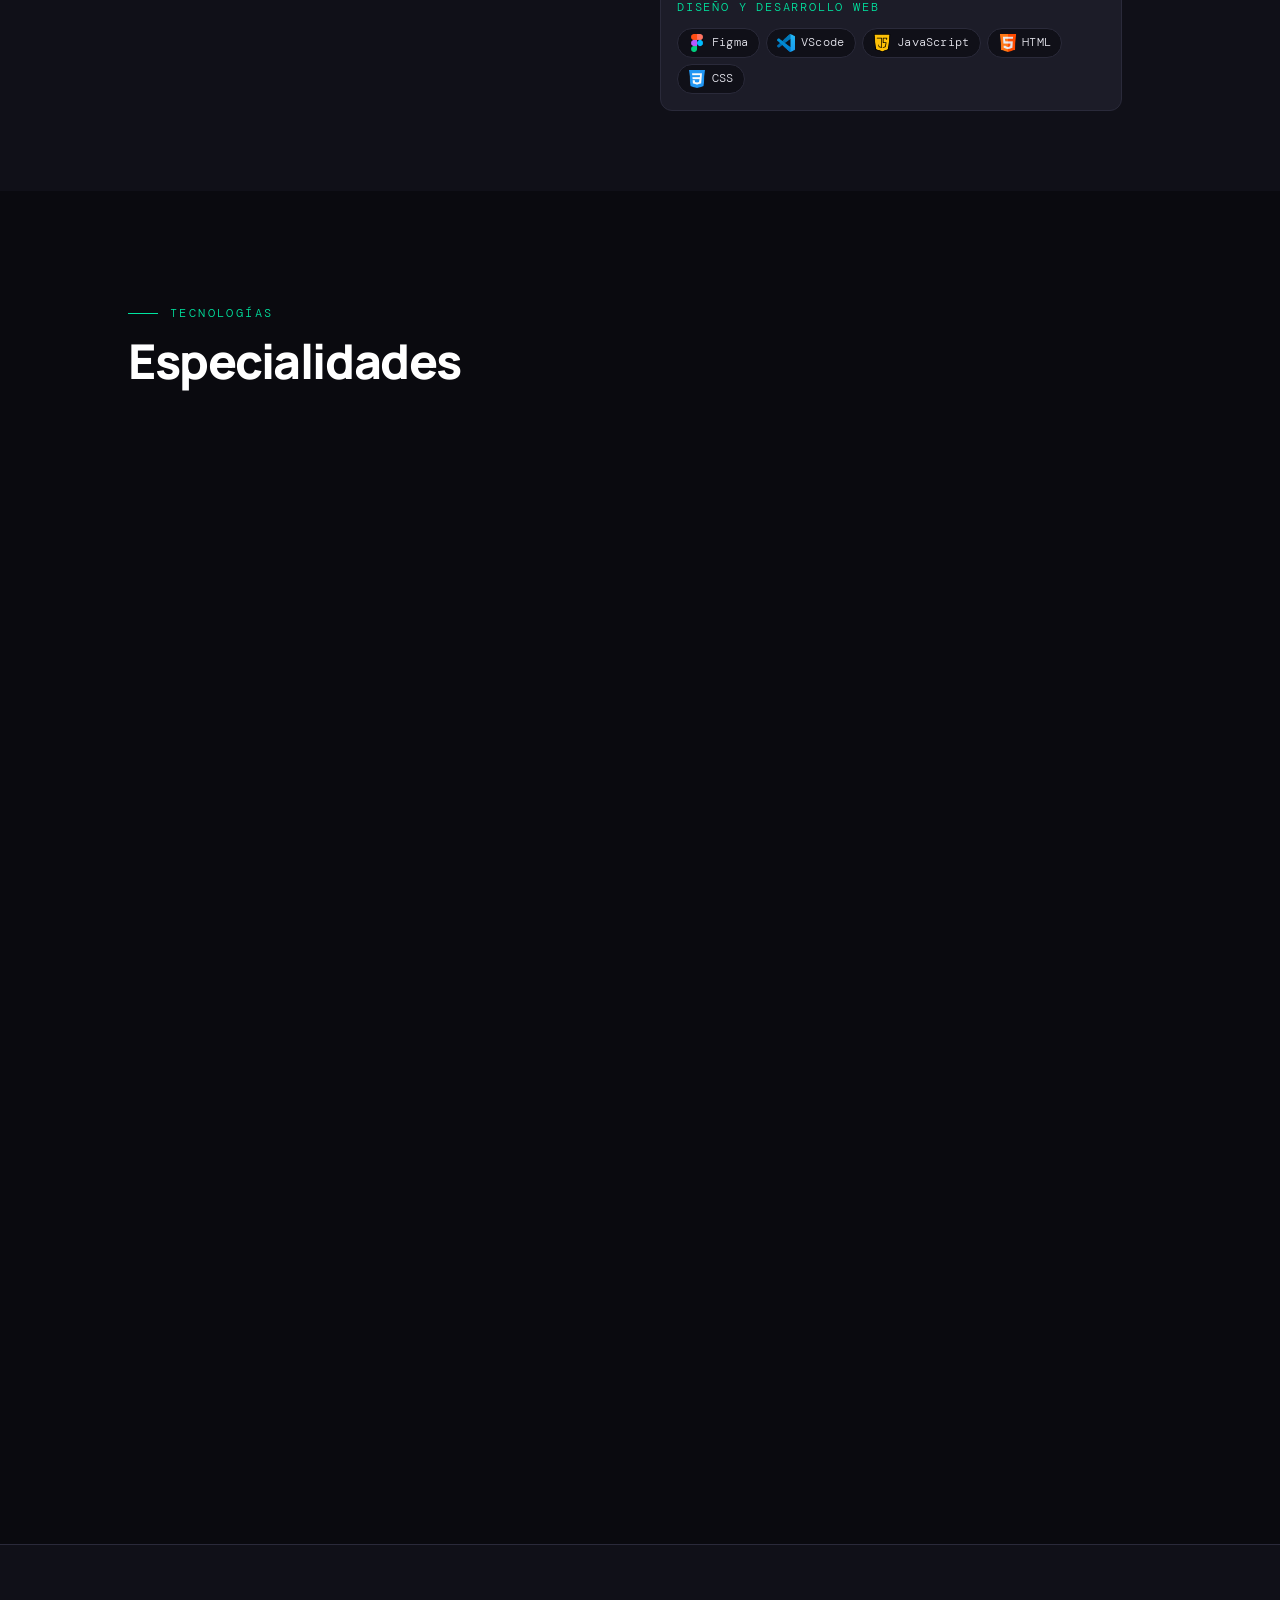
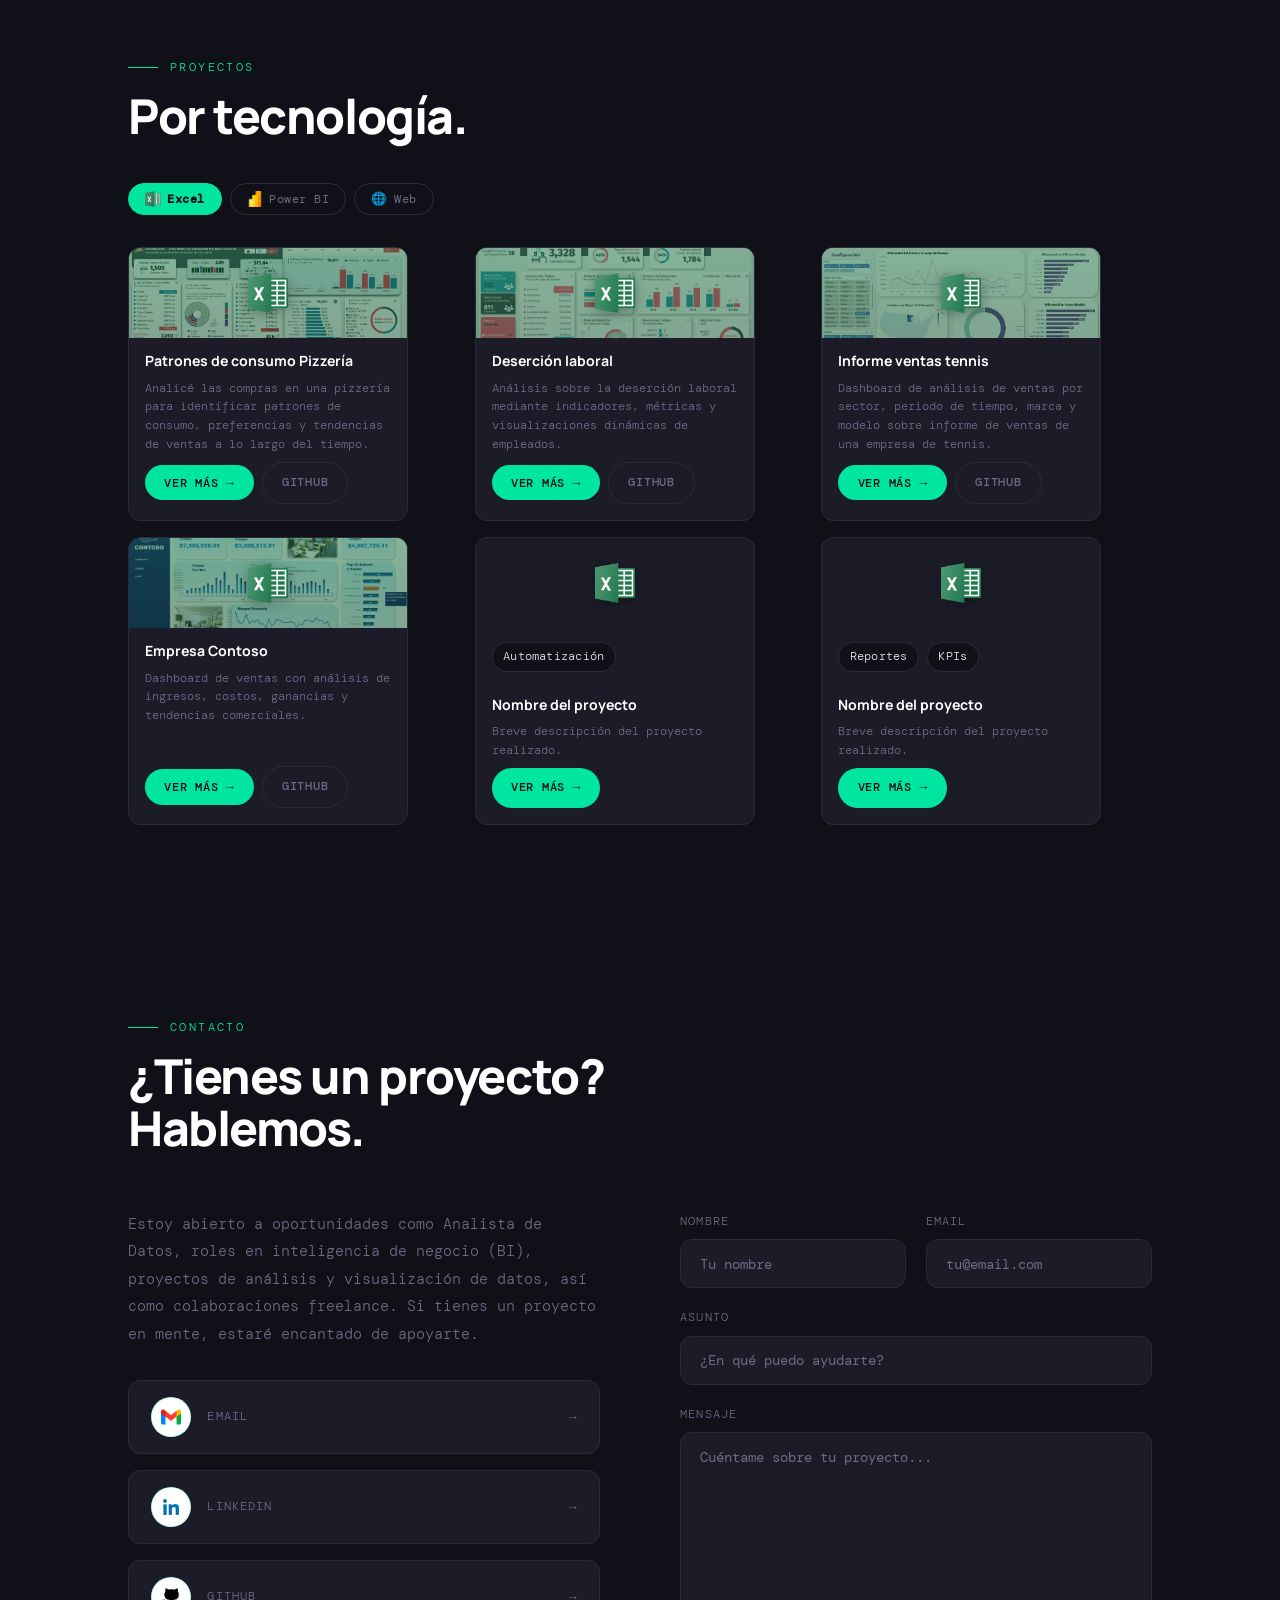
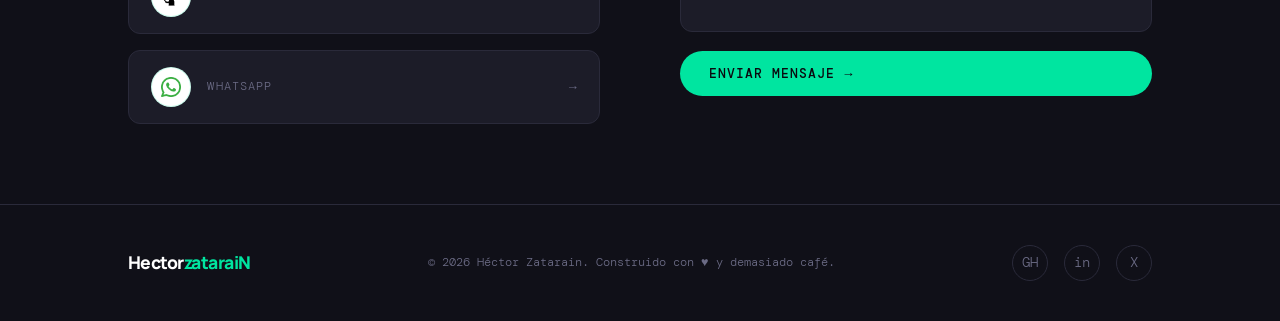
==== commit 3d8de7bf: "Se hizo responsive sección formación profesional" ====
--- a/index.html
+++ b/index.html
@@ -149,14 +149,12 @@
       <!-- Texto y estadísticas -->
       <div class="about-text reveal">
         <p>
-          Soy <strong>Héctor Zatarain</strong>, analista de datos especializado en transformar 
-          información en soluciones estratégicas mediante dashboards, automatización y visualización de datos. 
-          Tengo experiencia en <strong>Power BI, SQL y análisis de datos</strong>, desarrollando reportes interactivos, KPIs 
-          y modelos de datos para optimizar procesos y apoyar la toma de decisiones. Además, me interesa el aprendizaje 
-          continuo y las nuevas tecnologías enfocadas en inteligencia de negocio y desarrollo tecnológico.
+          Soy <strong>Héctor Zatarain</strong>, analista de datos especializado en transformar información en soluciones estratégicas mediante dashboards, automatización y visualización de datos. 
+          Tengo experiencia en <strong>Power BI, SQL y análisis de datos</strong>, desarrollando reportes interactivos, KPIs y modelos de datos para optimizar procesos y apoyar la toma de decisiones. 
+          Me apasiona el aprendizaje continuo y las nuevas tecnologías orientadas a inteligencia de negocio y desarrollo tecnológico.
         </p>
         
-        <div class="about-stats">
+        <!--<div class="about-stats">
           <div class="stat reveal reveal-delay-1">
             <span class="stat-number">2+</span>
             <span class="stat-label">Años de exp.</span>
@@ -169,7 +167,7 @@
             <span class="stat-number">10+</span>
             <span class="stat-label">Tecnologías</span>
           </div>
-        </div>
+        </div>-->
       </div>
 
       <!-- Stack de tecnologías -->
@@ -224,7 +222,7 @@
         <p class="section-label">Tecnologías</p>
         <h2 id="projects-title" class="section-title">Especialidades</h2>
       </div>
-      <a href="#contact" class="btn btn-outline">Ver todos →</a>
+      <!--<a href="#contact" class="btn btn-outline">Ver todos →</a>-->
     </div>
 
     <div class="projects-grid">
--- a/styles.css
+++ b/styles.css
@@ -128,7 +128,7 @@
 
 .section-title {
   font-family: var(--font-head);
-  font-size: clamp(2rem, 4vw, 3.2rem);
+  font-size: clamp(2rem, 4vw, 3.0rem);
   font-weight: 800;
   color: var(--white);
   letter-spacing: -0.03em;
@@ -237,10 +237,10 @@
 .tag {
   display: inline-flex;
   align-items: center;
-  gap: 0.4rem;
-  font-size: 0.78rem;
-  letter-spacing: 0.04em;
-  padding: 0.3rem 0.8rem;
+  gap: 0.35rem;
+  font-size: 0.72rem;
+  letter-spacing: 0.02em;
+  padding: 0.25rem 0.65rem;
   border-radius: 99px;
   background: var(--bg2);
   border: 1px solid var(--border);
@@ -602,15 +602,16 @@
 .about-grid {
   display: grid;
   grid-template-columns: 1fr 1fr;
-  gap: 5rem;
-  align-items: center;
-  margin-top: 3.5rem;
+  gap: 2.5rem;
+  align-items: flex-start;
+  margin-top: 2rem;
 }
 
 .about-text p {
-  font-size: 1.22rem;
+  font-size: 1rem;
   color: var(--muted);
-  margin-bottom: 1.2rem;
+  margin-bottom: 0.8rem;
+  line-height: 1.6;
 }
 .about-text p strong {
   color: var(--text);
@@ -665,14 +666,15 @@
 .about-skills-wrap {
   display: flex;
   flex-direction: column;
-  gap: 1.5rem;
+  gap: 0.8rem;
+  width: 94%;
 }
 
 .skills-category {
   background: var(--surface);
   border: 1px solid var(--border);
   border-radius: var(--radius);
-  padding: 1.45rem;
+  padding: 1rem;
   transition: border-color var(--transition);
 }
 .skills-category:hover { border-color: rgba(0, 229, 160, 0.3); }
@@ -688,13 +690,13 @@
   letter-spacing: 0.15em;
   text-transform: uppercase;
   color: var(--accent);
-  margin-bottom: 1.2rem;
+  margin-bottom: 0.7rem;
 }
 
 .skills-tags {
   display: flex;
   flex-wrap: wrap;
-  gap: 0.5rem;
+  gap: 0.4rem;
 }
 
 
@@ -715,8 +717,20 @@
 
 .projects-grid {
   display: grid;
-  grid-template-columns: repeat(auto-fill, minmax(340px, 1fr));
+  grid-template-columns: 1fr;
   gap: 1.5rem;
+}
+
+@media (min-width: 640px) {
+  .projects-grid {
+    grid-template-columns: repeat(2, 1fr);
+  }
+}
+
+@media (min-width: 1024px) {
+  .projects-grid {
+    grid-template-columns: repeat(auto-fill, minmax(340px, 1fr));
+  }
 }
 
 /* Tarjeta */
@@ -786,6 +800,67 @@
 
 /* Icono del thumb */
 .thumb-icon {
+  width: 100%;
+  height: 100%;
+
+  display: flex;
+  align-items: center;
+  justify-content: center;
+
+  padding: 1.5rem;
+
+  overflow: hidden;
+}
+
+.thumb-icon img {
+  max-width: 100%;
+  max-height: 100%;
+
+  width: auto;
+  height: auto;
+
+  object-fit: contain;
+
+  display: block;
+}
+
+/* Clases específicas para cada icono en formacion.html */
+.icon-uas {
+  width: 90px !important;
+  height: 90px !important;
+  opacity: 0.9;
+  /* Personaliza aquí: border-radius, filter, transform, etc. */
+}
+
+.icon-ingles {
+  width: 150px !important;
+  height: 150px !important;
+  opacity: 0.85;
+  /* Personaliza aquí: border-radius, filter, transform, etc. */
+}
+
+.icon-datos {
+  width: 85px !important;
+  height: 85px !important;
+  opacity: 0.88;
+  border-radius: 50%;
+  /* Personaliza aquí: border-radius, filter, transform, etc. */
+}
+
+.icon-frontend {
+  width: 90px !important;
+  height: 90px !important;
+  opacity: 0.9;
+  border-radius: 50%;
+  /* Personaliza aquí: border-radius, filter, transform, etc. */
+}
+
+/* Efectos al pasar el mouse para cada icono */
+.project-card:hover .icon-uas { transform: scale(1.12) rotate(2deg); }
+.project-card:hover .icon-ingles { transform: scale(1.1) rotate(-2deg); }
+.project-card:hover .icon-datos { transform: scale(1.11) rotate(1deg); }
+.project-card:hover .icon-frontend { transform: scale(1.12); }
+.thumb-icon2 {
   position: absolute;
   inset: 0;
   display: flex;
@@ -795,22 +870,24 @@
   opacity: 0.8;
   transition: opacity var(--transition), transform var(--transition);
 }
-.thumb-icon img {
-  width: 55px;
-  height: 55px;
+.thumb-icon2 img {
+  width: 115px;
+  height: 115px;
   object-fit: contain;
-  opacity: 0.7;
+  opacity: 0.9;
   transition: var(--transition);
 }
 .thumb-icon img.logo-sap      { width: 90px; height: 90px; }
 .thumb-icon img.logo-desarrollo { width: 65px; height: 65px; }
 
-body.light-mode .thumb-icon img { opacity: 0.85; filter: brightness(0.4); }
-
-.project-card:hover .thumb-icon     { opacity: 0.3; transform: scale(1.1); }
+body.light-mode .thumb-icon img { opacity: 0.85; filter: brightness(0.9); }
+
+.project-card:hover .thumb-icon     { opacity: 0.7; transform: scale(1.1); }
 .project-card:hover .thumb-icon img { opacity: 0.28; transform: scale(1.08); }
 
-body.light-mode .project-card:hover .thumb-icon img { opacity: 0.2; }
+.project-card:hover .thumb-icon2     { opacity: 0.9; transform: scale(1.1); }
+.project-card:hover .thumb-icon2 img { opacity: 0.28; transform: scale(1.08); }
+body.light-mode .project-card:hover .thumb-icon img { opacity: 0.5; }
 
 /* Badge destacado */
 .card-tag-featured {
@@ -829,10 +906,22 @@
 
 /* Cuerpo */
 .card-body {
-  padding: 1.8rem;
+  padding: 1.2rem;
   flex: 1;
   display: flex;
   flex-direction: column;
+}
+
+@media (min-width: 640px) {
+  .card-body {
+    padding: 1.5rem;
+  }
+}
+
+@media (min-width: 1024px) {
+  .card-body {
+    padding: 1.8rem;
+  }
 }
 .card-meta {
   display: flex;
@@ -844,19 +933,45 @@
 
 .card-title {
   font-family: var(--font-head);
-  font-size: 1.25rem;
+  font-size: 1rem;
   font-weight: 700;
   color: var(--white);
   letter-spacing: -0.02em;
   line-height: 1.2;
   margin-bottom: 0.75rem;
 }
+
+@media (min-width: 640px) {
+  .card-title {
+    font-size: 1.1rem;
+  }
+}
+
+@media (min-width: 1024px) {
+  .card-title {
+    font-size: 1.25rem;
+  }
+}
 .card-desc {
   flex: 1;
-  font-size: 0.88rem;
+  font-size: 0.8rem;
   color: var(--muted);
-  line-height: 1.75;
+  line-height: 1.6;
   margin-bottom: 1.5rem;
+}
+
+@media (min-width: 640px) {
+  .card-desc {
+    font-size: 0.85rem;
+    line-height: 1.7;
+  }
+}
+
+@media (min-width: 1024px) {
+  .card-desc {
+    font-size: 0.88rem;
+    line-height: 1.75;
+  }
 }
 .card-actions {
   display: flex;
@@ -1305,7 +1420,60 @@
 
   footer { flex-direction: column; align-items: flex-start; }
 }
-
+@media (max-width: 768px) {
+
+  .project-card.card-horizontal {
+    display: flex;
+    flex-direction: column;
+    overflow: hidden;
+  }
+
+  .card-thumb {
+    flex: 1;
+    width: 100%;
+    min-height: 180px;
+    min-width: 0;
+  }
+
+  .card-body {
+    width: 100%;
+    padding: 1.2rem;
+  }
+
+  .card-title {
+    font-size: 1.2rem;
+    line-height: 1.4;
+  }
+
+  .card-desc {
+    font-size: 0.95rem;
+    line-height: 1.6;
+  }
+
+  .thumb-icon img,
+  .thumb-icon2 img {
+    width: 90px;
+    height: auto;
+  }
+
+  .thumb-icon {
+    padding: 0.75rem;
+  }
+
+  .thumb-icon2 {
+    padding: 0.75rem;
+  }
+
+  .card-actions {
+    width: 100%;
+  }
+
+  .btn-sm {
+    width: 100%;
+    text-align: center;
+    justify-content: center;
+  }
+}
 
 /* ==========================================================================
    13. RESPONSIVE — MÓVIL (≤ 480px)
@@ -1330,6 +1498,40 @@
   .tech-grid        { grid-template-columns: 1fr 1fr; gap: 0.75rem; }
   .mini-card-thumb  { height: 70px; }
   .mini-thumb-logo  { width: 32px; height: 32px; }
+}
+@media (max-width: 480px) {
+
+  .card-thumb {
+    min-height: 140px;
+  }
+
+  .card-body {
+    padding: 1rem;
+  }
+
+  .card-title {
+    font-size: 1.05rem;
+  }
+
+  .card-desc {
+    font-size: 0.9rem;
+  }
+
+  .thumb-icon img,
+  .thumb-icon2 img {
+    width: 70px;
+  }
+
+  .thumb-icon {
+    padding: 0.5rem;
+  }
+
+  .thumb-icon2 {
+    padding: 0.5rem;
+  }
+}
+@media (max-width: 950px){
+  /* Estilos para pantallas medianas ya se aplican por defecto en .card-horizontal */
 }
 /* ===== MODAL POPUP ===== */
 
@@ -1546,3 +1748,50 @@
   text-align: center;
   margin-top: 3rem;
 }
+/* Tarjetas horizontales para formacion */
+.card-horizontal {
+  flex-direction: column;
+  align-items: stretch;
+  gap: 0;
+}
+
+.card-horizontal .card-thumb {
+  width: 100%;
+  min-width: 100%;
+  height: 180px;
+  flex-shrink: 0;
+}
+
+@media (min-width: 640px) {
+  .card-horizontal .card-thumb {
+    height: 200px;
+  }
+}
+
+@media (min-width: 1024px) {
+  .card-horizontal .card-thumb {
+    width: 300px;
+    min-width: 300px;
+    height: auto;
+  }
+}
+
+.card-horizontal .card-body {
+  padding: 1.2rem;
+  flex: 1;
+  display: flex;
+  flex-direction: column;
+}
+
+@media (min-width: 768px) {
+  .card-horizontal {
+    grid-column: 1 / -1;
+  }
+}
+
+@media (min-width: 1024px) {
+  .card-horizontal {
+    flex-direction: row;
+    align-items: stretch;
+  }
+}
